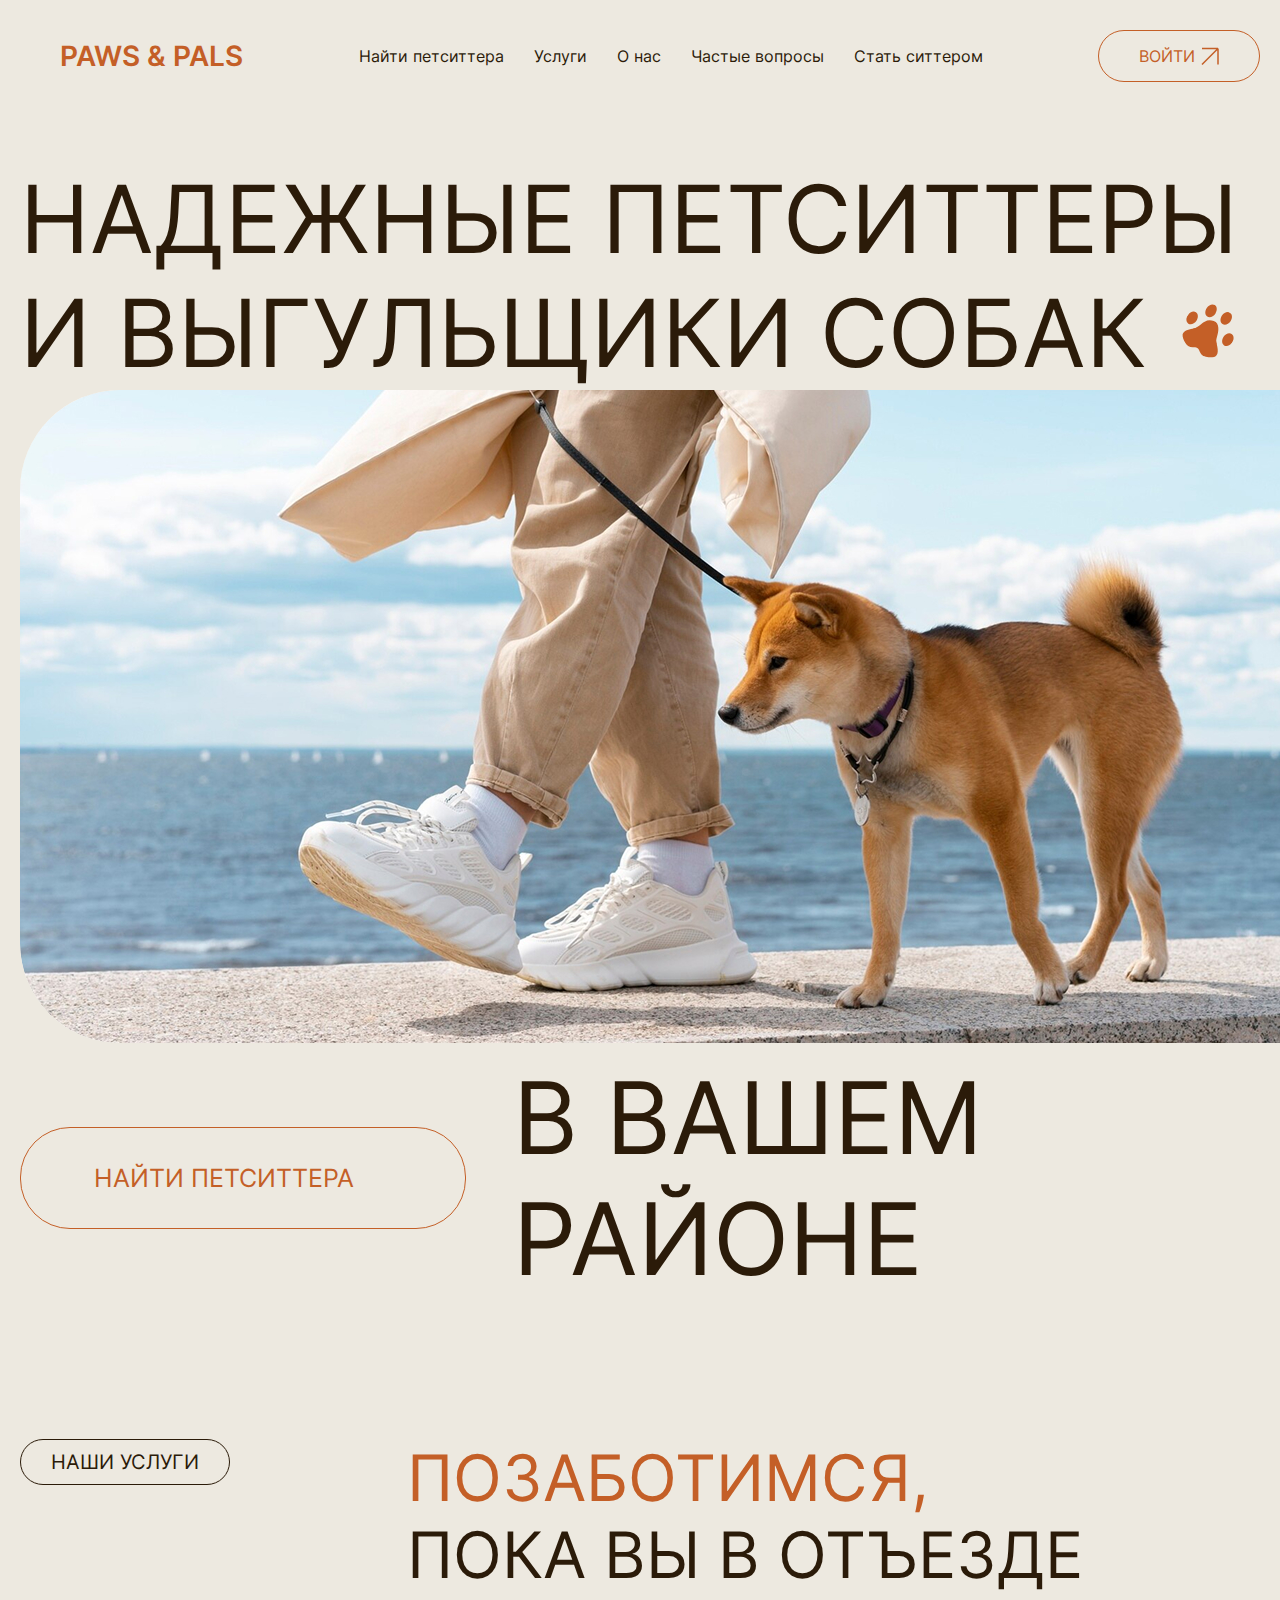
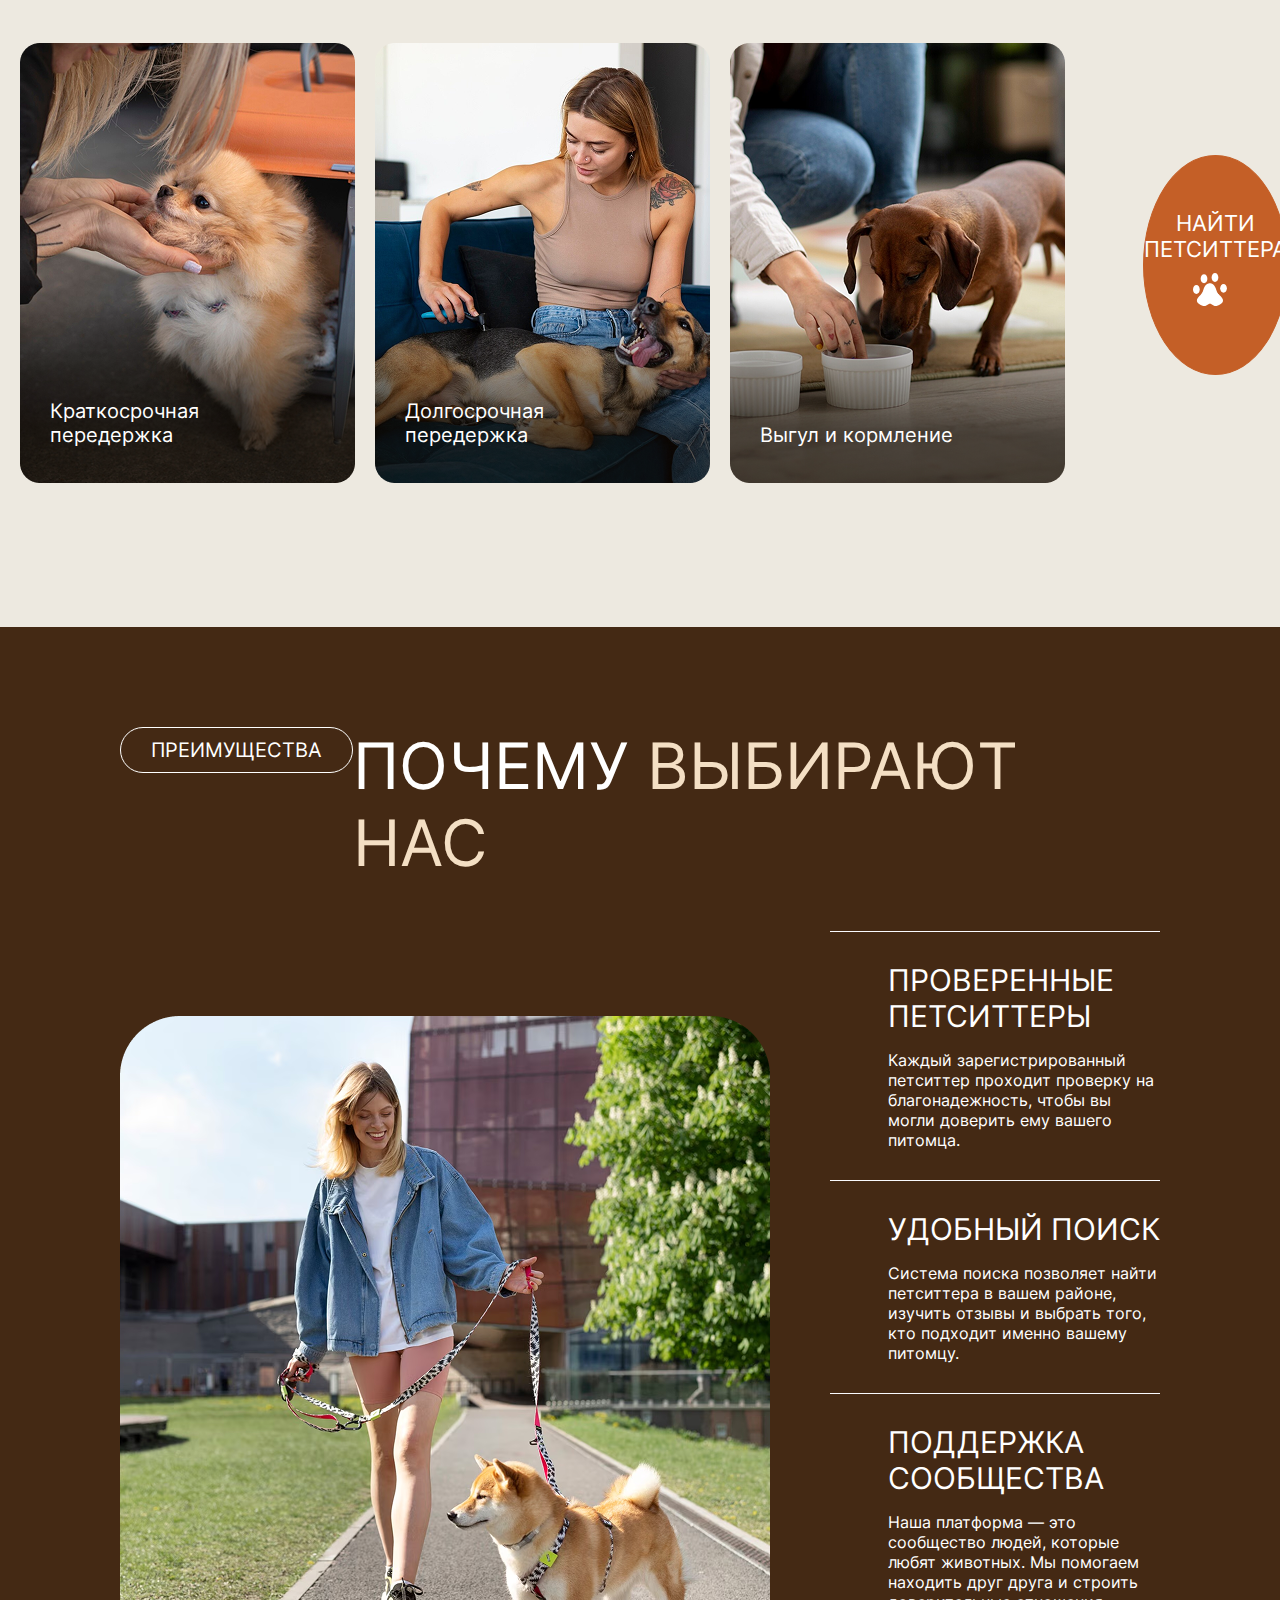
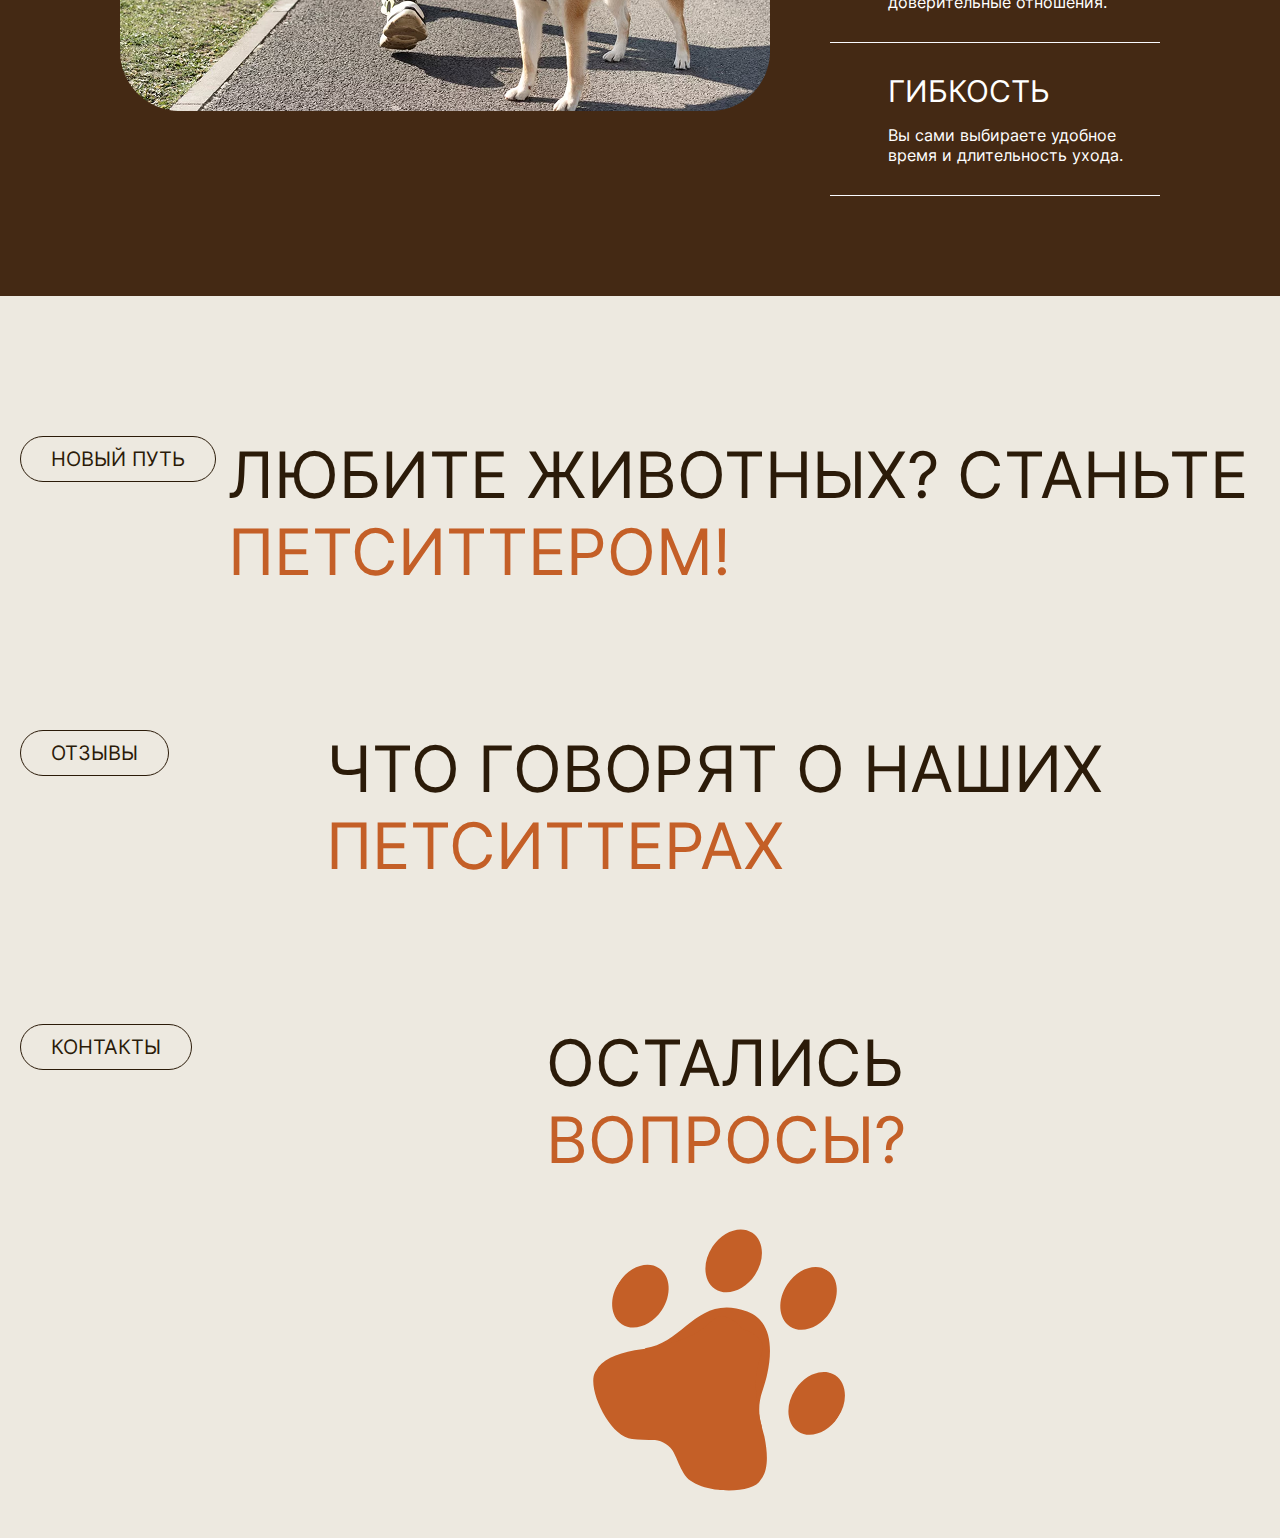
==== index.html @ 8d820872 "first commit" ====
<!DOCTYPE html>
<html lang="en">

<head>
	<meta charset="UTF-8">
	<meta name="viewport" content="width=device-width, initial-scale=1.0">
	<title>Paws & palls</title>
	<link rel="stylesheet" href="./fonts/font.css">
	<link rel="stylesheet" href="./css/globals.css">
	<link rel="stylesheet" href="./css/variables.css">
	<link rel="stylesheet" href="./css/style.css">
</head>

<body>
	<div class="wrapper">
		<header class="header flex-style-row">
			<div class="header__logo flex-style-row"><img src="./images/svg/paws.svg" alt="paws-logo" /><span>Paws &
					Pals</span></div>
			<nav class="header__nav">
				<ul class="flex-style-row">
					<li><a href="./petsitter.html">Найти петситтера</a></li>
					<li><a href="./services.html">Услуги</a></li>
					<li><a href="./about-us.html">О нас</a></li>
					<li><a href="./questions.html">Частые вопросы</a></li>
					<li><a href="./getsitter.html">Стать ситтером</a></li>
				</ul>
			</nav>
			<button type="button" class="button header__button flex-style-row">
				<span>Войти</span>
				<img src="./images/svg/arrow.svg" alt="arrow"></button>
		</header>
		<main class="main flex-style-column">
			<section class="main__section">
				<h1 class="title">Надежные петситтеры и выгульщики собак <img src="./images/svg/paws-title.svg"
						alt="paws-title" class="title-icon"></h1>
				<img src="/images/main.jpg" alt="welcome-image" class="main__img">
				<div class="main__row flex-style-row">
					<button class="main__button flex-style-row button button-text-style">Найти петситтера <img
							src="./images/svg/paws.svg" alt="paws-icon"></button>
					<p class="main__text">В вашем районе</p>
				</div>
			</section>
			<section class="services flex-style-column">
				<div class="block-second__title flex-style-row">
					<p class="block__name">Наши услуги</p>
					<div class="second-title__block">
						<h2 class="second__title"><span>Позаботимся,</span> пока вы в отъезде</h2>
					</div>
				</div>
				<div class="services__cards flex-style-row">
					<div class="services__card card-separate"><img src="/images/short-term.png" alt="short-term">

						<figcaption>Краткосрочная передержка</figcaption>
					</div>
					<div class="services__card"><img src="/images/long-term.png" alt="long-term">

						<figcaption>Долгосрочная передержка</figcaption>
					</div>
					<div class="services__card"><img src="/images/walking-and-feeding.png" alt="walking-and-feeding">

						<figcaption>Выгул и кормление</figcaption>
					</div>
					<button class="services__button flex-style-column button button-text-style">Найти петситтера
						<svg width="46" height="48" viewBox="0 0 38 38" fill="none" xmlns="http://www.w3.org/2000/svg"
							class="pawsicon">
							<use xlink:href="./images/svg/paws.svg#pawsicon"></use>
						</svg></button>
				</div>

			</section>
			<section class="advantages">
				<div class="advantages__body flex-style-column">
					<div class="block-second__title flex-style-row">
						<p class="block__name block__name-white">Преимущества</p>
						<div class="second-title__block">
							<h2 class="second__title advantages__title">Почему<span> выбирают нас</span></h2>
						</div>
					</div>
					<div class="advantages__content flex-style-row">
						<img src="./images/advantages.png" alt="advantages" class="advantages__img">
						<ul class="advantages__list ">
							<li class="flex-style-row"><img src="./images/svg/paws.svg" alt="">
								<div class="text__block flex-style-column">
									<p class="text__title">Проверенные петситтеры</p>
									<p class="text__subtitle">Каждый зарегистрированный петситтер проходит проверку на
										благонадежность, чтобы вы могли
										доверить ему вашего питомца.</p>
								</div>
							</li>
							<li class="flex-style-row"><img src="./images/svg/paws.svg" alt="">
								<div class="text__block flex-style-column">
									<p class="text__title">удобный поиск</p>
									<p class="text__subtitle">Система поиска позволяет найти петситтера в вашем районе, изучить
										отзывы и выбрать того,
										кто подходит именно вашему питомцу.</p>
								</div>
							</li>
							<li class="flex-style-row"><img src="./images/svg/paws.svg" alt="">
								<div class="text__block flex-style-column">
									<p class="text__title">поддержка сообщества</p>
									<p class="text__subtitle">Наша платформа — это сообщество людей, которые любят животных. Мы
										помогаем находить друг
										друга и строить доверительные отношения.</p>
								</div>
							</li>
							<li class="flex-style-row"><img src="./images/svg/paws.svg" alt="">
								<div class="text__block flex-style-column">
									<p class="text__title">гибкость</p>
									<p class="text__subtitle">Вы сами выбираете удобное время и длительность ухода.</p>
								</div>
							</li>
						</ul>
					</div>
				</div>
			</section>
			<section class="new__way">
				<div class="block-second__title flex-style-row">
					<p class="block__name">Новый путь</p>
					<div class="second-title__block">
						<h2 class="second__title">Любите животных? станьте <span>петситтером!</span></h2>
					</div>
				</div>
			</section>
			<section class="reviews">
				<div class="block-second__title flex-style-row">
					<p class="block__name">Отзывы</p>
					<div class="second-title__block">
						<h2 class="second__title">Что говорят о наших <span>петситтерах</span></h2>
					</div>
				</div>
			</section>
			<section class="contacts">
				<div class="block-second__title flex-style-row">
					<p class="block__name">Контакты</p>
					<div class="second-title__block">
						<h2 class="second__title">остались <span>вопросы?</span><img src="./images/svg/paws-title.svg"
								alt="paws-title"></h2>
					</div>
				</div>
			</section>
		</main>
		<footer class="footer">

		</footer>
	</div>
</body>
<script src="./js/script.js"></script>

</html>
---- fonts/font.css ----
@font-face {
	font-family: "Inter";
	src: url("./Inter-Variable.woff2") format("woff2 supports variations"),
		url("./Inter-Variable.woff2") format("woff2-variations");
	font-style: normal;
	font-weight: 400 700;
	font-display: swap;
}
---- css/globals.css ----
*,
*::after,
*::before {
	box-sizing: border-box;
}

body {
	margin: 0;
	background-color: var(--bg-main);
	
}

h1,
h2,
h3,
h4,
h5,
h6,
p,
ul,
ol,
li {
	margin: 0;
	padding: 0;

}

a {
	color: inherit;
	text-decoration: none;
}

button,
input {
	background-color: transparent;
	outline: none;
	border: 0;
	padding: 0;
	margin: 0;
	color: currentColor;
	font-family: inherit;
	font-size: inherit;
}

ul,
ol {
	list-style: none;
}

figure {
	margin: 0;
	padding: 0;
	outline: none;
}

figcaption {
	margin: 0;
	outline: none;
	padding: 0;
}

svg {
	position: relative;
	width: auto;
	height: auto;
}


main {
	position: relative;
	gap: 50px;
}

.flex-style-column {
	display: flex;
	flex-direction: column;
}

.flex-style-row {
	display: flex;
	flex-direction: row;
	align-items: center;
	justify-content: center;
}
---- css/variables.css ----
:root {
	--font-wght: 400;
	--font-wdth: 300;
	--font-size: 16px;
	--line-height: 130%;
	--text-color: #2B1B09;
	--bl-color: rgba(0, 0, 0, 1);
	--btn-color: #C45F27;
	--svg-fill: #C45F27;
	--icon-red-color: #FF0000;
	--border: 1px solid var(--btn-color);
	--bg-main: #EDE9E0;
	--bg-block: #442914;
	--wh-color: rgba(255, 255, 255, 1);
	--text-shadow: rgba(255, 255, 255, 1);
	--font-main: "Inter", fantasy, sans-serif;
	--logo-color: #C45F27;
}
---- css/style.css ----
.wrapper {
	font-family: var(--font-main);
	font-variation-settings: "wght" var(--font-wght), "wdth" var(--font-wdth);
	font-size: var(--font-size);
	color: var(--text-color);
	margin-top: 30px;
}

.header,
.main section:not(.advantages),
.footer {
	width: 100%;
	max-inline-size: 1440px;
	margin: 0 auto;
	padding: 0px 20px;
}

.advantages__body {
	width: 100%;
	max-inline-size: 1440px;
	margin: 0 auto;
	padding: 0px 20px;
}

.header {
	min-block-size: 52px;
	justify-content: space-between;
	align-items: center;
	margin-bottom: 80px;
}

.header__nav ul {
	gap: 30px;
}

.header__logo {
	gap: 12px;
	align-items: center;
	text-transform: uppercase;
	--font-wght: 600;
	font-variation-settings: "wght" var(--font-wght), "wdth" var(--font-wdth);
}

.header__logo span {
	--font-size: 28px;
	font-size: var(--font-size);
	color: var(--logo-color);
}

.main {
	gap: 140px;
}

.button {
	text-transform: uppercase;
	border-radius: 50px;
	border: var(--border);
	color: var(--btn-color);
	align-items: center;
	justify-content: center;
	gap: 10px;
}

.button-text-style {
	--font-size: 25px;
	font-size: var(--font-size);
	padding: 35px 0px;
}

.header__button {
	padding: 15px 40px;
	gap: 6px;
	border-radius: 30px;
}

.main__section {}

.title {
	text-transform: uppercase;
	--font-size: 94px;
	font-size: var(--font-size);
}

.title-icon {
	width: 73px;
	height: 73px;
}

.main__img {
	border-radius: 100px;
	margin-bottom: 10px;
}

.main__row {
	gap: 47px;
}

.main__button {
	width: 100%;
	max-width: 446px;
}

.main__text {
	--font-size: 100px;
	text-transform: uppercase;
	font-size: var(--font-size);
}

.second__title {
	--font-size: 64px;
	display: flex;
	flex-direction: column;
	font-size: var(--font-size);
	text-transform: uppercase;
}

.second-title__block {
	flex: 1 1 100%;
	display: flex;
	justify-content: center;
}

.second__title span {
	color: var(--btn-color);
}

.block-second__title {
	justify-content: start;
}

.block__name {
	flex: 1 0 auto;
	--font-size: 20px;
	--border: 1px solid var(--text-color);
	display: inline-flex;
	border-radius: 30px;
	align-self: start;
	padding: 10px 30px;
	text-transform: uppercase;
	font-size: var(--font-size);
	border: var(--border);
}

.block__name-white {
	--border: 1px solid white;
	border: var(--border);
}

.services__button {
	--font-size: 22px;
	font-size: var(--font-size);
	height: 220px;
	width: 220px;
	border-radius: 100%;
	background-color: var(--btn-color);
	color: var(--wh-color);
	margin-left: 58px;
}

.services {
	gap: 50px;
}

.services__button .pawsicon {
	--svg-fill: white;
}

.services__card figcaption {
	position: absolute;
	--font-size: 20px;
	font-size: var(--font-size);
	bottom: 40px;
	z-index: 10;
	margin-left: 30px;
	color: white;
	width: 100%;
	max-width: 261px;
}

.services__cards {
	position: relative;
	justify-content: start;
	gap: 20px;
}

.advantages {
	padding: 100px;
	color: var(--wh-color);
	background-color: var(--bg-block);
}

.advantages__title {
	display: inline;

}

.advantages__content {
	gap: 60px;
}

.advantages__img {
	flex: 1 1 50%;
}

.advantages__list {
	flex: 1 1 50%;
}

.advantages__title span {
	color: #F4DFC4;
}

.advantages__body {
	gap: 50px;
}

.advantages__list li {
	justify-content: start;
	border-bottom: 1px solid #F9FAFE;
	gap: 30px;
	padding: 30px 0px;
}

.advantages__list li:first-child {
	border-top: 1px solid #F9FAFE;
}

.text__block {
	gap: 16px;
}

.text__title {
	--font-size: 30px;
	font-size: var(--font-size);
	text-transform: uppercase;
}
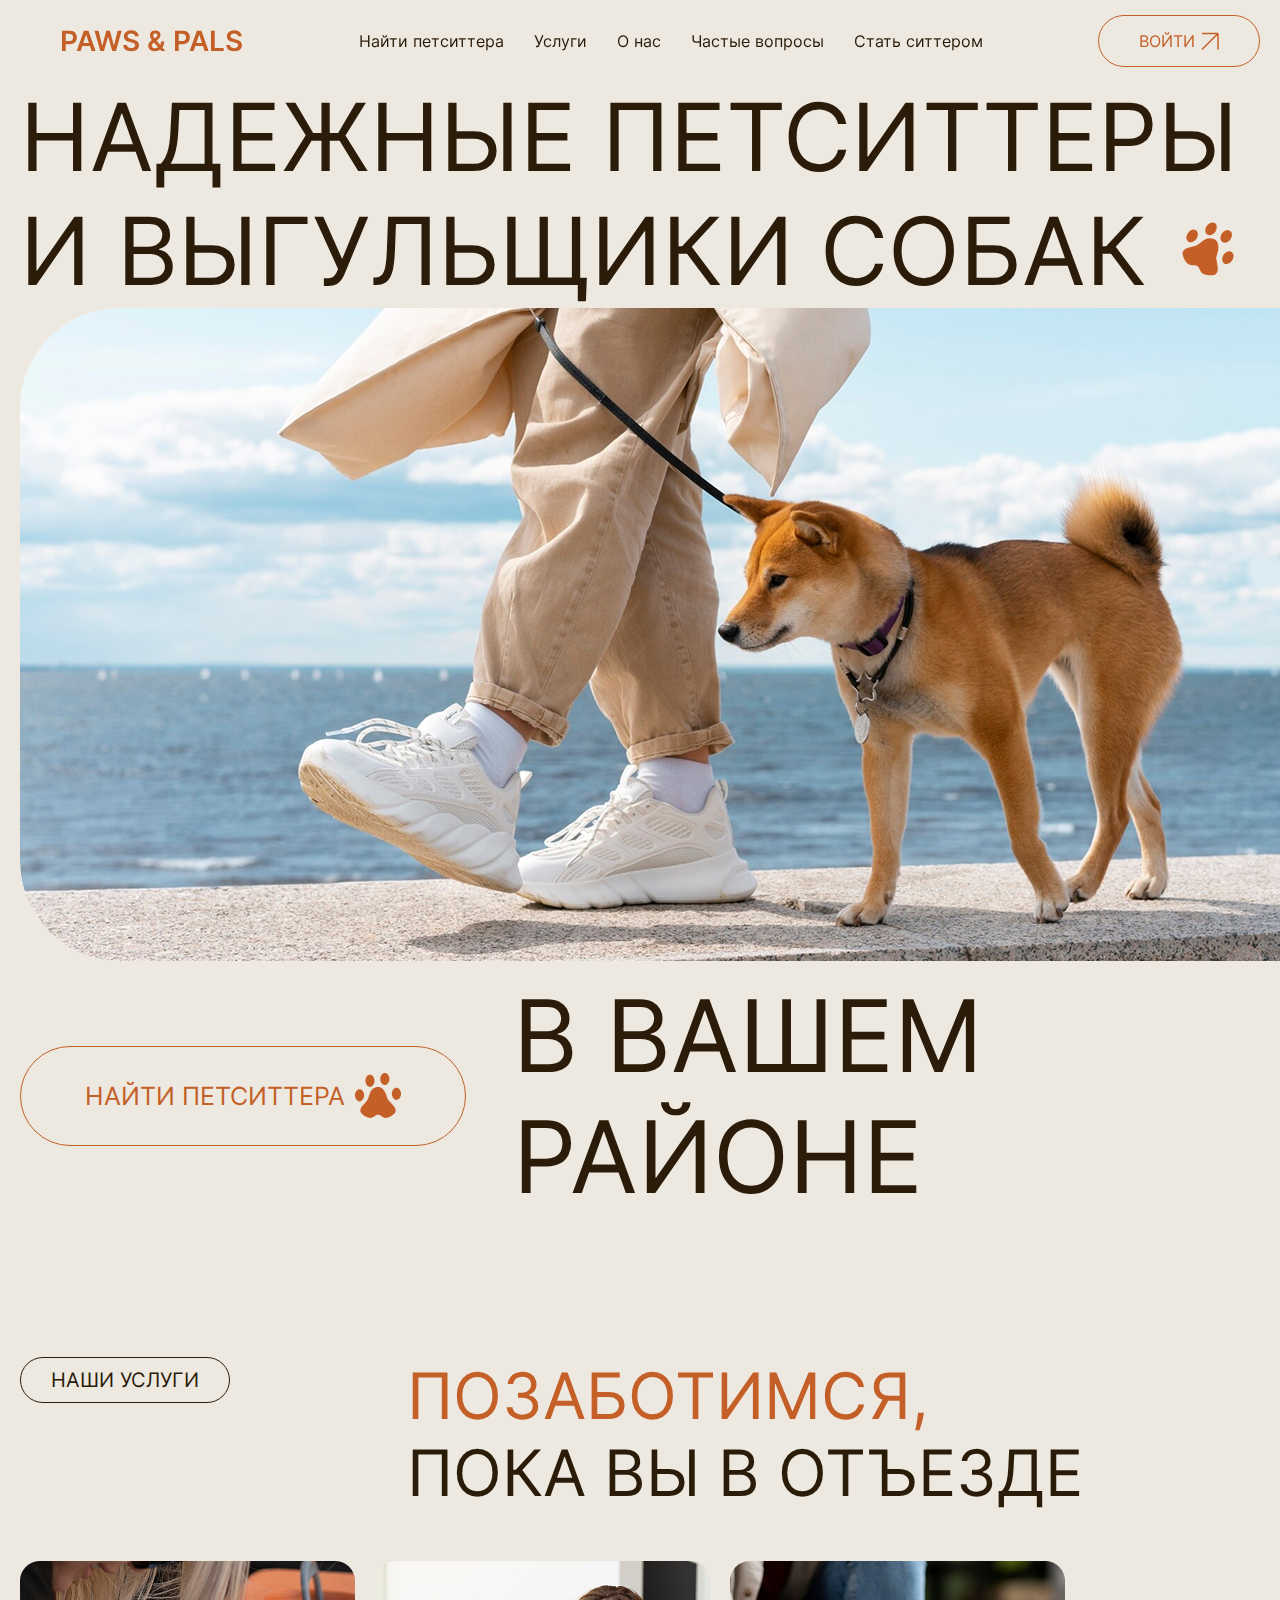
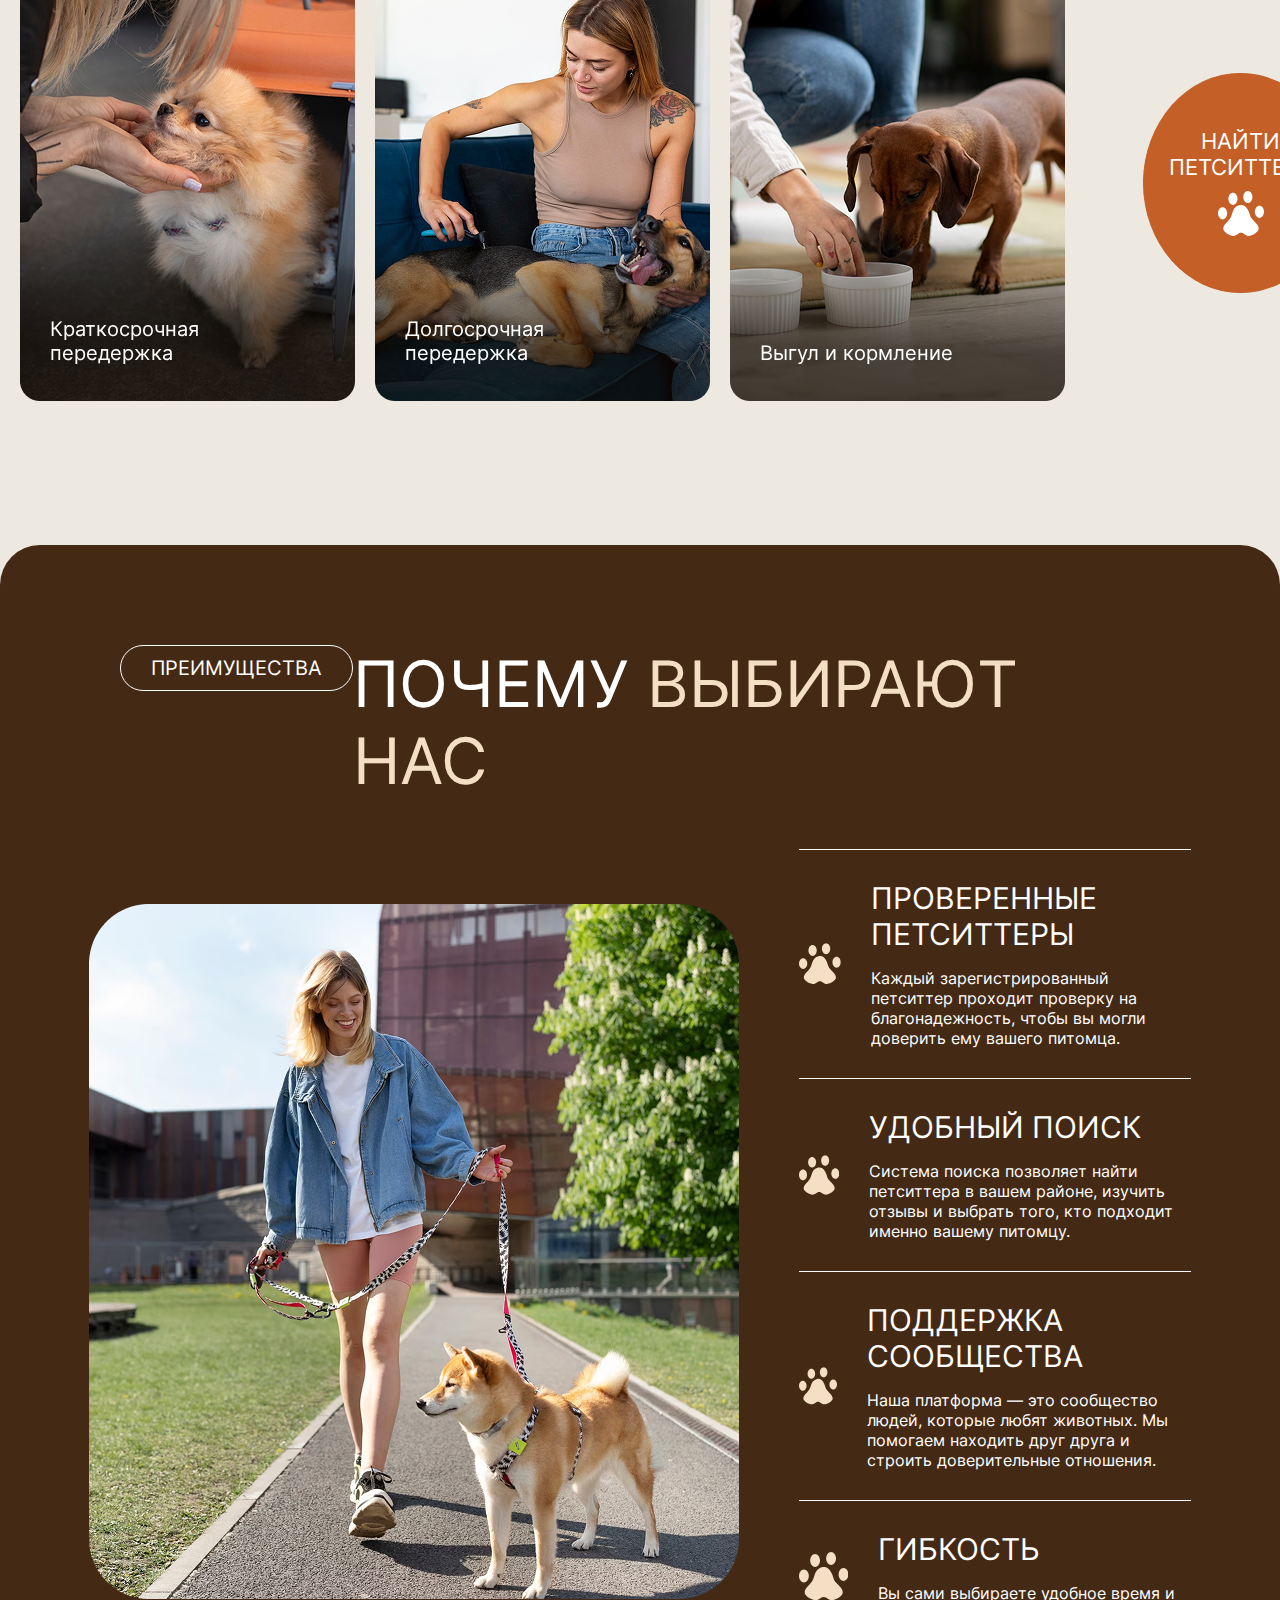
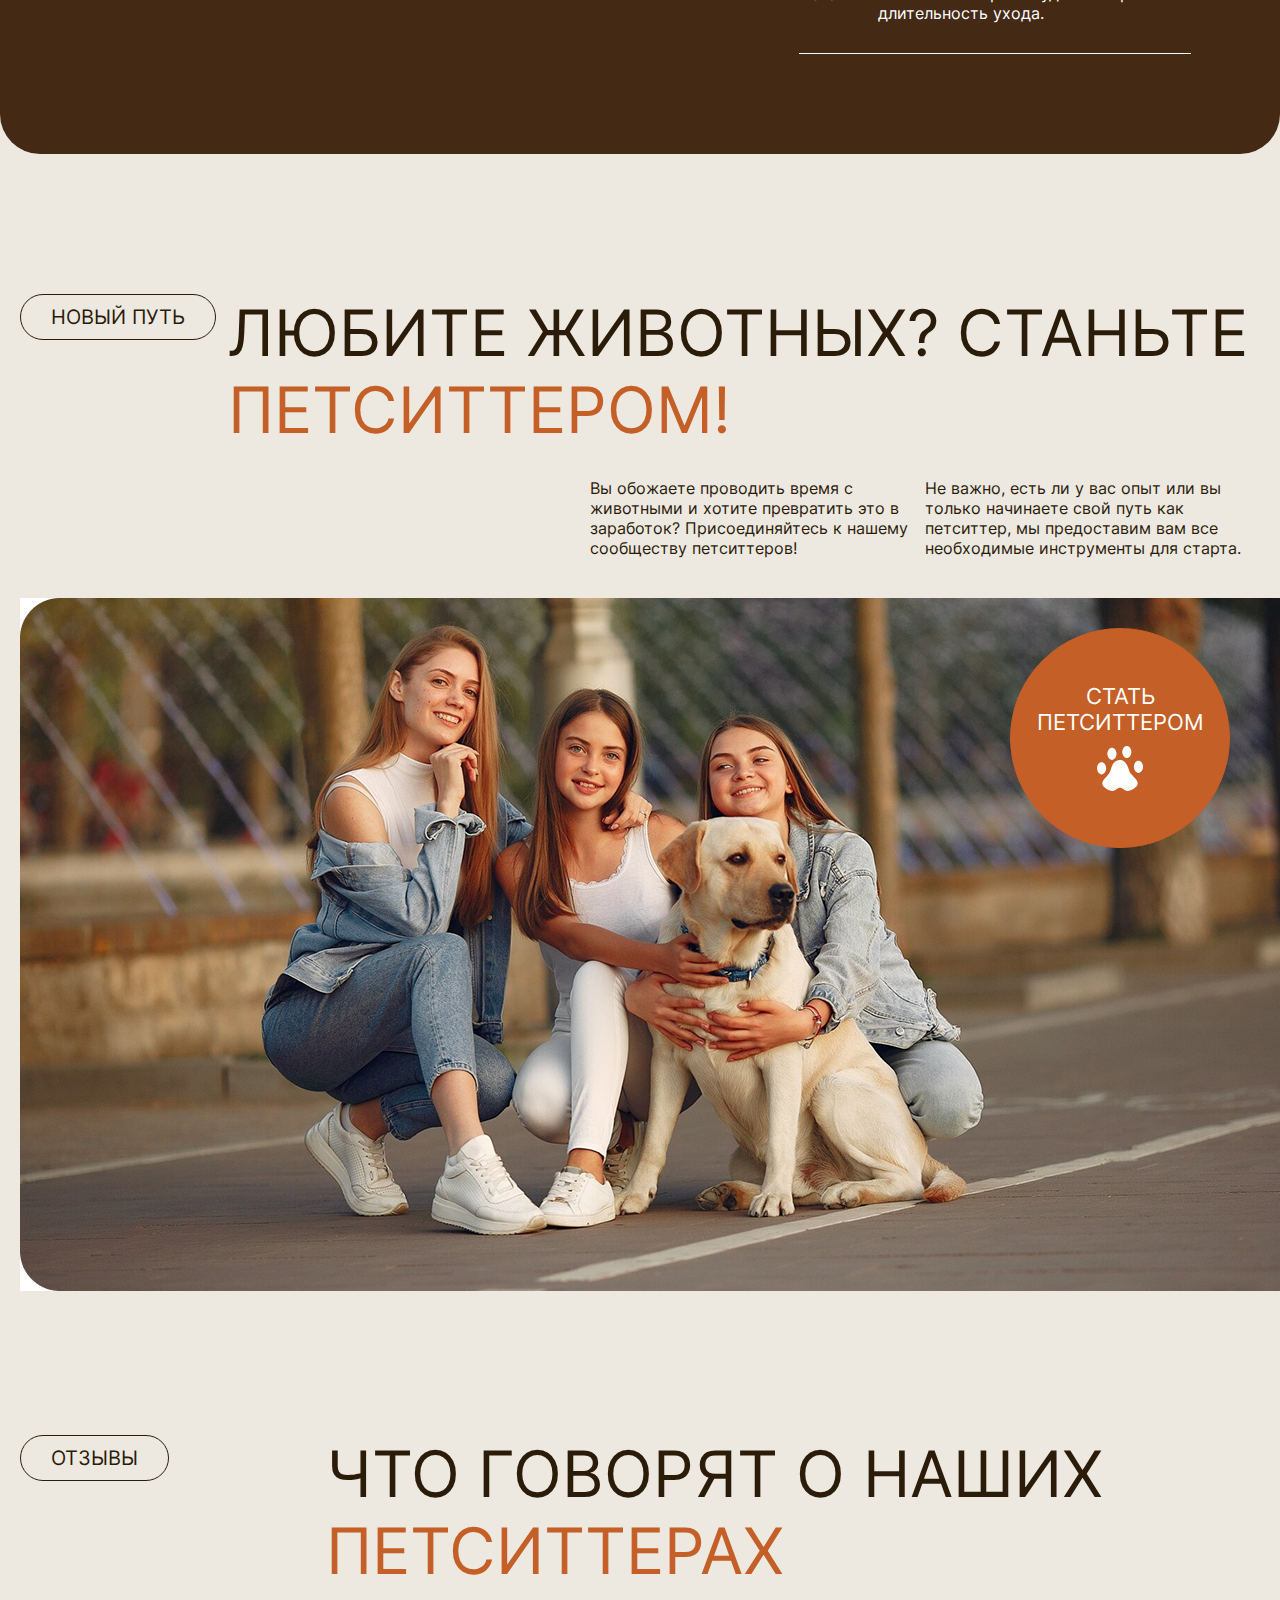
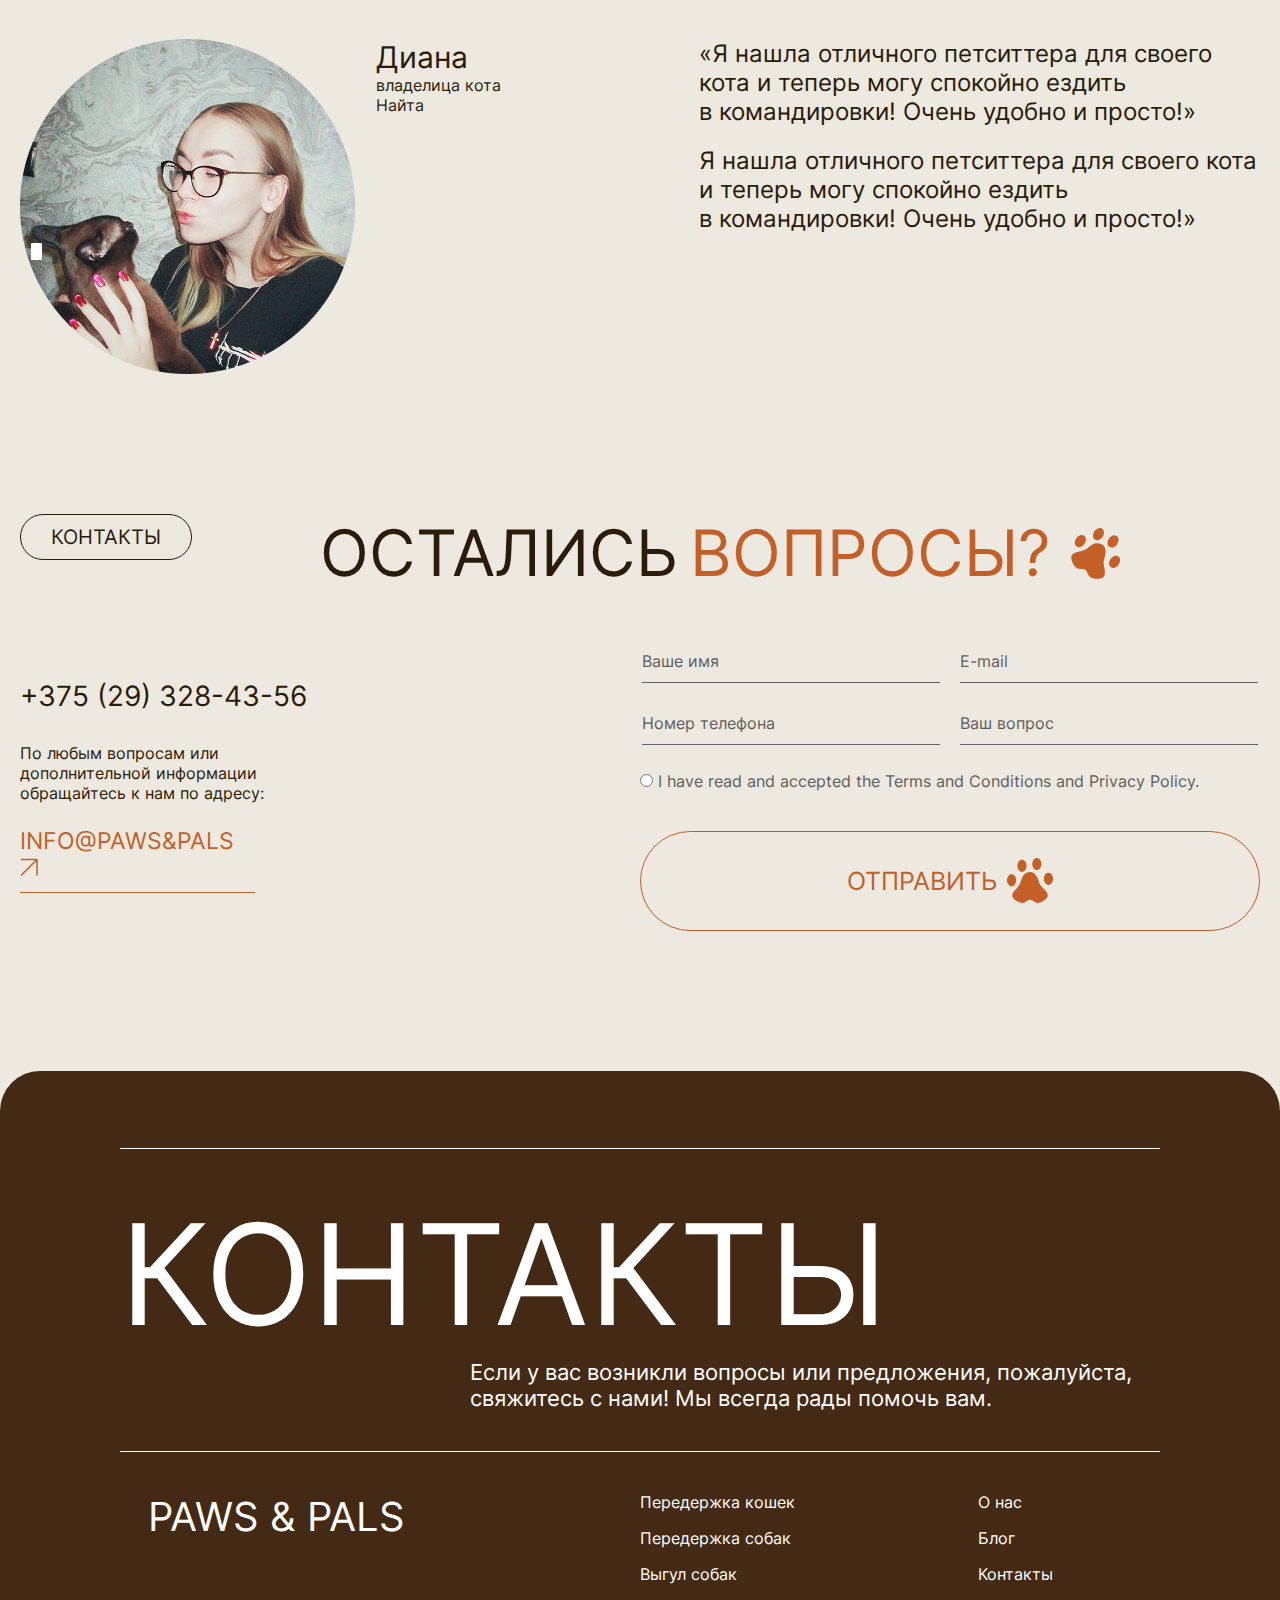
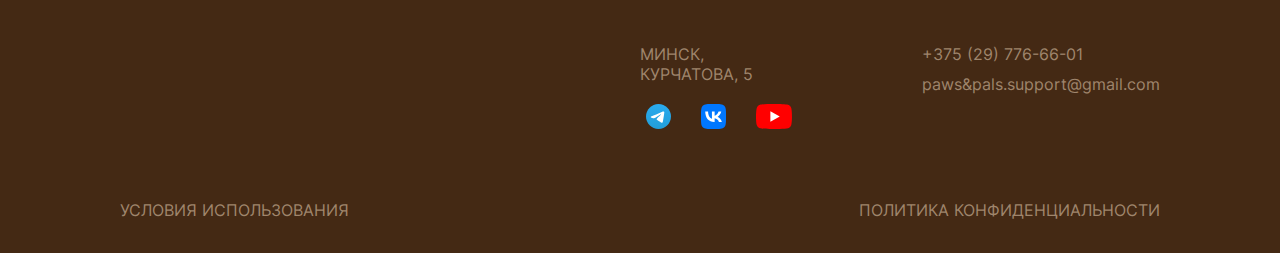
==== commit 75582cb7: "оработка вертски" ====
--- a/index.html
+++ b/index.html
@@ -2,41 +2,54 @@
 <html lang="en">
 
 <head>
-	<meta charset="UTF-8">
-	<meta name="viewport" content="width=device-width, initial-scale=1.0">
+	<meta charset="UTF-8" />
+	<meta name="viewport" content="width=device-width, initial-scale=1.0" />
 	<title>Paws & palls</title>
-	<link rel="stylesheet" href="./fonts/font.css">
-	<link rel="stylesheet" href="./css/globals.css">
-	<link rel="stylesheet" href="./css/variables.css">
-	<link rel="stylesheet" href="./css/style.css">
+	<link rel="stylesheet" href="./fonts/font.css" />
+	<link rel="stylesheet" href="./css/globals.css" />
+	<link rel="stylesheet" href="./css/variables.css" />
+	<link rel="stylesheet" href="./css/style.css" />
 </head>
 
 <body>
 	<div class="wrapper">
-		<header class="header flex-style-row">
-			<div class="header__logo flex-style-row"><img src="./images/svg/paws.svg" alt="paws-logo" /><span>Paws &
-					Pals</span></div>
-			<nav class="header__nav">
-				<ul class="flex-style-row">
-					<li><a href="./petsitter.html">Найти петситтера</a></li>
-					<li><a href="./services.html">Услуги</a></li>
-					<li><a href="./about-us.html">О нас</a></li>
-					<li><a href="./questions.html">Частые вопросы</a></li>
-					<li><a href="./getsitter.html">Стать ситтером</a></li>
-				</ul>
-			</nav>
-			<button type="button" class="button header__button flex-style-row">
-				<span>Войти</span>
-				<img src="./images/svg/arrow.svg" alt="arrow"></button>
+		<header class="header">
+			<div class="header__body flex-style-row">
+				<div class="header__logo flex-style-row">
+					<img src="./images/svg/paws.svg" alt="paws-logo" /><span>Paws & Pals</span>
+				</div>
+				<nav class="header__nav">
+					<ul class="flex-style-row">
+						<li><a href="./get-petsitter.html">Найти петситтера</a></li>
+						<li><a href="#services">Услуги</a></li>
+						<li><a href="./about-us.html">О нас</a></li>
+						<li><a href="#questions">Частые вопросы</a></li>
+						<li><a href="#getsitter">Стать ситтером</a></li>
+					</ul>
+				</nav>
+				<button type="button" class="button header__button flex-style-row button-hover"
+					onclick="location.href='auth.html'">
+					<span>Войти</span>
+					<svg width="18" height="19" viewBox="0 0 18 19" fill="none" xmlns="http://www.w3.org/2000/svg">
+						<path d="M1 17.5L17 1.5M17 1.5V17.5M17 1.5H1" stroke="#C45F27" stroke-width="1.5" />
+					</svg>
+				</button>
+			</div>
 		</header>
-		<main class="main flex-style-column">
+		<main class="main flex-style-column main-style-petsitter">
 			<section class="main__section">
-				<h1 class="title">Надежные петситтеры и выгульщики собак <img src="./images/svg/paws-title.svg"
-						alt="paws-title" class="title-icon"></h1>
-				<img src="/images/main.jpg" alt="welcome-image" class="main__img">
+				<h1 class="title">
+					Надежные петситтеры и выгульщики собак
+					<img src="./images/svg/paws-title.svg" alt="paws-title" class="title-icon" />
+				</h1>
+				<img src="./images/main.jpg" alt="welcome-image" class="main__img" />
 				<div class="main__row flex-style-row">
-					<button class="main__button flex-style-row button button-text-style">Найти петситтера <img
-							src="./images/svg/paws.svg" alt="paws-icon"></button>
+					<button class="main__button  flex-style-row button button-text-style button-hover">
+						Найти петситтера
+						<svg width="46" height="48" viewBox="0 0 38 38" xmlns="http://www.w3.org/2000/svg" class="pawsicon">
+							<use xlink:href="./images/svg/paws.svg#pawsicon"></use>
+						</svg>
+					</button>
 					<p class="main__text">В вашем районе</p>
 				</div>
 			</section>
@@ -44,69 +57,101 @@
 				<div class="block-second__title flex-style-row">
 					<p class="block__name">Наши услуги</p>
 					<div class="second-title__block">
-						<h2 class="second__title"><span>Позаботимся,</span> пока вы в отъезде</h2>
+						<h2 class="second__title">
+							<span>Позаботимся,</span> пока вы в отъезде
+						</h2>
 					</div>
 				</div>
 				<div class="services__cards flex-style-row">
-					<div class="services__card card-separate"><img src="/images/short-term.png" alt="short-term">
+					<div class="services__card card-separate">
+						<img src="./images/short-term.png" alt="short-term" />
 
 						<figcaption>Краткосрочная передержка</figcaption>
 					</div>
-					<div class="services__card"><img src="/images/long-term.png" alt="long-term">
+					<div class="services__card">
+						<img src="./images/long-term.png" alt="long-term" />
 
 						<figcaption>Долгосрочная передержка</figcaption>
 					</div>
-					<div class="services__card"><img src="/images/walking-and-feeding.png" alt="walking-and-feeding">
+					<div class="services__card">
+						<img src="./images/walking-and-feeding.png" alt="walking-and-feeding" />
 
 						<figcaption>Выгул и кормление</figcaption>
 					</div>
-					<button class="services__button flex-style-column button button-text-style">Найти петситтера
+					<button class="button-circle flex-style-column button button-text-style">
+						Найти петситтера
 						<svg width="46" height="48" viewBox="0 0 38 38" fill="none" xmlns="http://www.w3.org/2000/svg"
 							class="pawsicon">
 							<use xlink:href="./images/svg/paws.svg#pawsicon"></use>
-						</svg></button>
-				</div>
-
-			</section>
-			<section class="advantages">
+						</svg>
+					</button>
+				</div>
+			</section>
+			<section class="advantages no-container">
 				<div class="advantages__body flex-style-column">
 					<div class="block-second__title flex-style-row">
 						<p class="block__name block__name-white">Преимущества</p>
 						<div class="second-title__block">
-							<h2 class="second__title advantages__title">Почему<span> выбирают нас</span></h2>
+							<h2 class="second__title advantages__title">
+								Почему<span> выбирают нас</span>
+							</h2>
 						</div>
 					</div>
 					<div class="advantages__content flex-style-row">
-						<img src="./images/advantages.png" alt="advantages" class="advantages__img">
-						<ul class="advantages__list ">
-							<li class="flex-style-row"><img src="./images/svg/paws.svg" alt="">
+						<img src="./images/advantages.png" alt="advantages" class="advantages__img" />
+						<ul class="advantages__list">
+							<li class="flex-style-row">
+								<svg width="136" height="138" viewBox="0 0 85 85" fill="none" xmlns="http://www.w3.org/2000/svg"
+									class="pawsicon">
+									<use xlink:href="./images/svg/paws.svg#pawsicon" style="width: 100%;height: 100%;"></use>
+								</svg>
 								<div class="text__block flex-style-column">
 									<p class="text__title">Проверенные петситтеры</p>
-									<p class="text__subtitle">Каждый зарегистрированный петситтер проходит проверку на
-										благонадежность, чтобы вы могли
-										доверить ему вашего питомца.</p>
+									<p class="text__subtitle">
+										Каждый зарегистрированный петситтер проходит проверку на
+										благонадежность, чтобы вы могли доверить ему вашего
+										питомца.
+									</p>
 								</div>
 							</li>
-							<li class="flex-style-row"><img src="./images/svg/paws.svg" alt="">
+							<li class="flex-style-row">
+								<svg width="136" height="138" viewBox="0 0 85 85" fill="none" xmlns="http://www.w3.org/2000/svg"
+									class="pawsicon">
+									<use xlink:href="./images/svg/paws.svg#pawsicon" style="width: 100%;height: 100%;"></use>
+								</svg>
 								<div class="text__block flex-style-column">
 									<p class="text__title">удобный поиск</p>
-									<p class="text__subtitle">Система поиска позволяет найти петситтера в вашем районе, изучить
-										отзывы и выбрать того,
-										кто подходит именно вашему питомцу.</p>
+									<p class="text__subtitle">
+										Система поиска позволяет найти петситтера в вашем районе,
+										изучить отзывы и выбрать того, кто подходит именно вашему
+										питомцу.
+									</p>
 								</div>
 							</li>
-							<li class="flex-style-row"><img src="./images/svg/paws.svg" alt="">
+							<li class="flex-style-row">
+								<svg width="136" height="138" viewBox="0 0 85 85" fill="none" xmlns="http://www.w3.org/2000/svg"
+									class="pawsicon">
+									<use xlink:href="./images/svg/paws.svg#pawsicon" style="width: 100%;height: 100%;"></use>
+								</svg>
 								<div class="text__block flex-style-column">
 									<p class="text__title">поддержка сообщества</p>
-									<p class="text__subtitle">Наша платформа — это сообщество людей, которые любят животных. Мы
-										помогаем находить друг
-										друга и строить доверительные отношения.</p>
+									<p class="text__subtitle">
+										Наша платформа — это сообщество людей, которые любят
+										животных. Мы помогаем находить друг друга и строить
+										доверительные отношения.
+									</p>
 								</div>
 							</li>
-							<li class="flex-style-row"><img src="./images/svg/paws.svg" alt="">
+							<li class="flex-style-row">
+								<svg width="74" height="74" viewBox="0 0 85 85" fill="none" xmlns="http://www.w3.org/2000/svg"
+									class="pawsicon">
+									<use xlink:href="./images/svg/paws.svg#pawsicon" style="width: 100%;height: 100%;"></use>
+								</svg>
 								<div class="text__block flex-style-column">
 									<p class="text__title">гибкость</p>
-									<p class="text__subtitle">Вы сами выбираете удобное время и длительность ухода.</p>
+									<p class="text__subtitle">
+										Вы сами выбираете удобное время и длительность ухода.
+									</p>
 								</div>
 							</li>
 						</ul>
@@ -117,30 +162,159 @@
 				<div class="block-second__title flex-style-row">
 					<p class="block__name">Новый путь</p>
 					<div class="second-title__block">
-						<h2 class="second__title">Любите животных? станьте <span>петситтером!</span></h2>
-					</div>
-				</div>
-			</section>
-			<section class="reviews">
+						<h2 class="second__title">
+							Любите животных? станьте <span>петситтером!</span>
+						</h2>
+					</div>
+				</div>
+				<div class="block__desription flex-style-row">
+					<p>
+						Вы обожаете проводить время с животными и хотите превратить это в
+						заработок? Присоединяйтесь к нашему сообществу петситтеров!
+					</p>
+					<p>
+						Не важно, есть ли у вас опыт или вы только начинаете свой путь как
+						петситтер, мы предоставим вам все необходимые инструменты для
+						старта.
+					</p>
+				</div>
+				<div class="block__img">
+					<img src="./images/new-way.jpg" alt="new-way-preview" />
+					<button class="button-absolute button-circle flex-style-column button button-text-style">
+						Стать петситтером
+						<svg width="46" height="48" viewBox="0 0 38 38" fill="none" xmlns="http://www.w3.org/2000/svg"
+							class="pawsicon">
+							<use xlink:href="./images/svg/paws.svg#pawsicon"></use>
+						</svg>
+					</button>
+				</div>
+			</section>
+			<section class="reviews flex-style-column">
 				<div class="block-second__title flex-style-row">
 					<p class="block__name">Отзывы</p>
 					<div class="second-title__block">
-						<h2 class="second__title">Что говорят о наших <span>петситтерах</span></h2>
-					</div>
-				</div>
-			</section>
-			<section class="contacts">
+						<h2 class="second__title">
+							Что говорят о наших <span>петситтерах</span>
+						</h2>
+					</div>
+				</div>
+				<div class="slide__block">
+					<div class="slide__content flex-style-row">
+						<div class="user__info flex-style-row">
+							<img src="./images/reviews/diana-reviews.png" alt="user-diana-image" />
+							<div class="user__description">
+								<p class="content__name">Диана</p>
+								<p class="content__subtitle">владелица кота Найта</p>
+							</div>
+						</div>
+						<div class="user__text flex-style-column">
+							<p>
+								«Я нашла отличного петситтера для своего кота и теперь могу
+								спокойно ездить в командировки! Очень удобно и просто!»
+							</p>
+							<p>
+								Я нашла отличного петситтера для своего кота и теперь могу
+								спокойно ездить в командировки! Очень удобно и просто!»
+							</p>
+						</div>
+					</div>
+				</div>
+			</section>
+			<section class="contacts flex-style-column">
 				<div class="block-second__title flex-style-row">
 					<p class="block__name">Контакты</p>
 					<div class="second-title__block">
-						<h2 class="second__title">остались <span>вопросы?</span><img src="./images/svg/paws-title.svg"
-								alt="paws-title"></h2>
-					</div>
+						<h2 class="second__title">
+							остались <span>вопросы?</span><img src="./images/svg/paws-title.svg" alt="paws-title" />
+						</h2>
+					</div>
+				</div>
+				<div class="flex-style-row block">
+					<div class="contact__info flex-style-column">
+						<p class="contact__number">+375 (29) 328-43-56</p>
+						<p>По любым вопросам или дополнительной информации обращайтесь к нам по адресу:</p>
+						<a href="mailto:info@PAWS&PALS" class="contact__mail">info@PAWS&PALS <img src="./images/svg/arrow.svg"
+								alt="arrow"></a>
+					</div>
+					<form class="form flex-style-column form-style">
+						<div class="inputs__content flex-style-row">
+							<label class="input__container" for="input__name">
+								<p class="input__placeholder">Ваше имя</p>
+								<input type="name" class="input__name input-style" name="input__name">
+							</label>
+							<label class="input__container" for="input__mail">
+								<p class="input__placeholder">E-mail</p>
+								<input type="mail" class="input__mail input-style" name="input__mail">
+							</label>
+							<label class="input__container" for="input__phone">
+								<p class="input__placeholder">Номер телефона</p>
+								<input type="phone" class="input__phone input-style" name="input__phone">
+							</label>
+							<label class="input__container" for="input__text">
+								<p class="input__placeholder">Ваш вопрос</p>
+								<input type="text" class="input__text input-style" name="input__text">
+							</label>
+							<label class="input__container input-radio" for="input__radio">
+								<input type="radio" class="" class="input__radio" name="input__radio">
+								I have read and accepted the Terms and Conditions and Privacy Policy.
+							</label>
+						</div>
+						<button class="form__button flex-style-row button button-text-style button-hover">
+							<span>Отправить</span>
+							<svg width="46" height="48" viewBox="0 0 38 38" xmlns="http://www.w3.org/2000/svg"
+								class="pawsicon">
+								<use xlink:href="./images/svg/paws.svg#pawsicon"></use>
+							</svg>
+						</button>
+					</form>
 				</div>
 			</section>
 		</main>
 		<footer class="footer">
-
+			<div class="footer__body flex-style-column">
+				<div class="footer__block">
+					<h2 class="footer__title">Контакты</h2>
+					<p class="footer__subtitle">Если у вас возникли вопросы или предложения, пожалуйста, свяжитесь с нами! Мы
+						всегда рады помочь вам.
+					</p>
+				</div>
+				<div class=" flex-style-row footer__content">
+					<div class="footer__logo"><img src="./images/svg/paws.svg" alt="paws-logo" /><span>Paws & Pals</span>
+					</div>
+					<div class="flex-style-column footer__info">
+						<div class="flex-style-row footer__links">
+							<ul class="flex-style-column">
+								<li><a href="#">Передержка кошек</a></li>
+								<li><a href="#">Передержка собак</a></li>
+								<li><a href="#">Выгул собак </a></li>
+							</ul>
+							<ul class="flex-style-column">
+								<li><a href="#">О нас </a></li>
+								<li><a href="#">Блог </a></li>
+								<li><a href="#">Контакты</a></li>
+							</ul>
+						</div>
+						<div class="flex-style-row footer__address">
+							<div class="adress flex-style-column">
+								<p>Минск, курчатова, 5</p>
+								<div class="social flex-style-row">
+									<a href="#"><img src="./images/svg/logo-tg.svg" alt="telegram"></a>
+									<a href="#"><img src="./images/svg/logo-vk.svg" alt="vkontakte"></a>
+									<a href="#"><img src="./images/svg/logo-youtube.svg" alt="youtube"></a>
+								</div>
+							</div>
+							<div class="info flex-style-column">
+								<a href="tel:+375297766601">+375 (29) 776-66-01</a>
+								<a href="mailto:paws&pals.support@gmail.com">paws&pals.support@gmail.com</a>
+							</div>
+						</div>
+					</div>
+				</div>
+				<div class="politic flex-style-row">
+					<a href="#">Условия использования</a>
+					<a href="#">Политика конфиденциальности</a>
+				</div>
+			</div>
 		</footer>
 	</div>
 </body>
--- a/css/globals.css
+++ b/css/globals.css
@@ -7,7 +7,7 @@
 body {
 	margin: 0;
 	background-color: var(--bg-main);
-	
+
 }
 
 h1,
@@ -37,6 +37,7 @@
 	border: 0;
 	padding: 0;
 	margin: 0;
+	cursor: pointer;
 	color: currentColor;
 	font-family: inherit;
 	font-size: inherit;
@@ -69,6 +70,8 @@
 main {
 	position: relative;
 	gap: 50px;
+	min-height: 100%;
+	flex: 1 1 100%;
 }
 
 .flex-style-column {
@@ -81,4 +84,11 @@
 	flex-direction: row;
 	align-items: center;
 	justify-content: center;
+}
+
+.main-img {
+	width: 100%;
+	height: 100%;
+	object-fit: cover;
+	object-position: center;
 }--- a/css/variables.css
+++ b/css/variables.css
@@ -15,4 +15,8 @@
 	--text-shadow: rgba(255, 255, 255, 1);
 	--font-main: "Inter", fantasy, sans-serif;
 	--logo-color: #C45F27;
+	--ft-info-color: #9F856C;
+	--input-color: #646462;
+	--input-text-color: #5F5E5D;
+	--beige-color: #F4DFC4;
 }--- a/css/style.css
+++ b/css/style.css
@@ -1,36 +1,92 @@
 .wrapper {
+	padding-top: 80px;
 	font-family: var(--font-main);
 	font-variation-settings: "wght" var(--font-wght), "wdth" var(--font-wdth);
 	font-size: var(--font-size);
 	color: var(--text-color);
-	margin-top: 30px;
-}
-
-.header,
-.main section:not(.advantages),
-.footer {
+
+}
+
+.main section:not(.no-container),
+.advantages__body,
+.footer__body,
+.header__body {
 	width: 100%;
 	max-inline-size: 1440px;
 	margin: 0 auto;
 	padding: 0px 20px;
 }
 
-.advantages__body {
-	width: 100%;
-	max-inline-size: 1440px;
-	margin: 0 auto;
-	padding: 0px 20px;
+.main {
+
+	margin-bottom: 140px;
+	background-color: var(--bg-main);
+}
+
+.main-style {
+	position: relative;
+	top: -149px;
+	padding-top: 80px;
+	border-top-left-radius: 40px;
+	border-top-right-radius: 40px;
+}
+
+.main__title {
+	text-align: center;
 }
 
 .header {
-	min-block-size: 52px;
+	position: fixed;
+	display: flex;
+	align-items: center;
+	width: 100%;
+	left: 0;
+	top: 0;
+	z-index: 3;
+	min-block-size: 82px;
+	transition: background-color 0.3s ease-in;
+}
+
+.header__body {
 	justify-content: space-between;
 	align-items: center;
-	margin-bottom: 80px;
+}
+
+.block {
+	justify-content: space-between;
 }
 
 .header__nav ul {
 	gap: 30px;
+}
+
+.header__nav ul li {
+	position: relative;
+	transition: color 0.3s ease;
+}
+
+.header__nav ul li::after {
+	content: '';
+	position: absolute;
+	left: 0;
+	bottom: -5px;
+	width: 100%;
+	z-index: 3;
+	height: 1px;
+	background: var(--btn-color);
+	transform: scaleX(0);
+	transform-origin: left;
+	transition: transform 0.3s ease;
+}
+
+.header__nav ul li:hover::after,
+li.link-active::after {
+	transform: scaleX(1);
+}
+
+.header__nav ul li:hover,
+li.link-active::after {
+	color: var(--btn-color);
 }
 
 .header__logo {
@@ -64,8 +120,10 @@
 .button-text-style {
 	--font-size: 25px;
 	font-size: var(--font-size);
-	padding: 35px 0px;
-}
+	padding: 25px;
+}
+
+
 
 .header__button {
 	padding: 15px 40px;
@@ -146,7 +204,7 @@
 	border: var(--border);
 }
 
-.services__button {
+.button-circle {
 	--font-size: 22px;
 	font-size: var(--font-size);
 	height: 220px;
@@ -157,12 +215,47 @@
 	margin-left: 58px;
 }
 
+body {
+	transition: fill 0.3s ease;
+}
+
 .services {
 	gap: 50px;
 }
 
-.services__button .pawsicon {
+.button-circle {
+	--svg-fill: var(--wh-color);
+	transition: all 0.3s ease-in;
+}
+
+.button-circle:hover {
+	background-color: white;
+	--svg-fill: var(--btn-color);
+	color: var(--btn-color);
+}
+
+.button-hover {
+	transition: all 0.3s ease-in;
+}
+
+.button-hover:hover,
+.button-active {
+	background-color: var(--btn-color);
+	color: var(--wh-color);
 	--svg-fill: white;
+
+}
+
+.button-hover path {
+	transition: stroke 0.5s ease;
+}
+
+.button-hover:hover path {
+	stroke: white;
+}
+
+.form__button .paws-icon {
+	display: none;
 }
 
 .services__card figcaption {
@@ -186,6 +279,7 @@
 .advantages {
 	padding: 100px;
 	color: var(--wh-color);
+	border-radius: 40px;
 	background-color: var(--bg-block);
 }
 
@@ -204,10 +298,11 @@
 
 .advantages__list {
 	flex: 1 1 50%;
+	--svg-fill: var(--beige-color);
 }
 
 .advantages__title span {
-	color: #F4DFC4;
+	color: var(--beige-color);
 }
 
 .advantages__body {
@@ -234,3 +329,477 @@
 	font-size: var(--font-size);
 	text-transform: uppercase;
 }
+
+.new__way .block-second__title {
+	margin-bottom: 30px;
+}
+
+.block__desription {
+	justify-content: end;
+	margin-bottom: 40px;
+}
+
+.block__desription p {
+	max-width: 335px;
+}
+
+.block__img {
+	position: relative;
+}
+
+.button-absolute {
+	position: absolute;
+	right: 30px;
+	top: 30px;
+}
+
+.slide__block {}
+
+.slide__content {
+	gap: 158px;
+	justify-content: start;
+}
+
+.flex-style-row {}
+
+.reviews {
+	gap: 50px;
+}
+
+.user__info {
+	gap: 21px;
+}
+
+.user__description {
+	align-self: start;
+}
+
+.content__name {
+	--font-size: 30px;
+	font-size: var(--font-size);
+
+}
+
+.content__subtitle {}
+
+.user__text {
+	--font-size: 24px;
+	font-size: var(--font-size);
+	align-self: start;
+	gap: 20px;
+	max-width: 561px;
+}
+
+.contacts .second__title {
+	display: inline-flex;
+	align-items: center;
+	flex-direction: row;
+	gap: 12px;
+}
+
+.contacts {
+	gap: 50px;
+}
+
+.contact__info {
+	max-width: 292px;
+	flex: 1 1 50%;
+	gap: 24px;
+}
+
+.contact__number {
+	--font-size: 28px;
+	font-size: var(--font-size);
+	margin-bottom: 6px;
+}
+
+.contact__mail {
+	display: inline;
+	width: 235px;
+	--font-size: 23px;
+	text-transform: uppercase;
+	text-decoration-color: var(--btn-color);
+	font-size: var(--font-size);
+	color: var(--btn-color);
+}
+
+.contact__mail::after {
+	content: '';
+	padding-top: 9px;
+	border-bottom: var(--border);
+	display: block;
+}
+
+.footer {
+	width: 100%;
+	justify-content: center;
+	align-items: center;
+	background-color: var(--bg-block);
+	border-top-left-radius: 40px;
+	border-top-right-radius: 40px;
+	padding: 77px 100px 33px 100px;
+	position: relative;
+}
+
+.footer-pets {
+	position: absolute;
+	top: 0px;
+	left: 50%;
+	transform: translateX(-50%) translateY(-67%);
+	width: 100%;
+	max-width: 1440px;
+	height: auto;
+	z-index: 1;
+}
+
+/* .pet {
+	position: relative;
+	width: 100%;
+	display: flex;
+	align-items: center;
+	justify-content: center;
+}
+
+.pet::before {
+	top: 0;
+	content: '';
+	width: 100%;
+	max-width: 1440px;
+	margin: 0 auto;
+	height: 100%;
+	background-image: url("../images//pets.png");
+	background-size: 100%;
+	background-repeat: no-repeat;
+	position: absolute;
+}
+ */
+.footer__logo {
+	flex: 1 1 50%;
+	align-self: start;
+	text-transform: uppercase;
+	--font-size: 40px;
+	--font-wght: 500;
+	font-size: var(--font-size);
+	font-weight: var(--font-wght);
+	color: var(--wh-color);
+}
+
+
+
+.footer__body {
+	gap: 40px;
+	color: var(--wh-color);
+}
+
+.footer__block {
+	padding: 40px 0px;
+	--border: 1px solid var(--wh-color);
+	border-top: var(--border);
+	border-bottom: var(--border);
+}
+
+.footer__title {
+	text-transform: uppercase;
+	--font-size: 140px;
+	font-size: 140px;
+}
+
+.footer__subtitle {
+	--font-size: 22px;
+	font-size: var(--font-size);
+	max-width: 690px;
+	justify-self: end;
+}
+
+.footer__content {
+	justify-content: space-between;
+	margin-bottom: 27px;
+}
+
+.footer__links {
+	gap: 183px;
+	justify-content: start;
+}
+
+.footer__links>ul {
+	gap: 16px;
+}
+
+.footer__address {
+	color: var(--ft-info-color);
+	gap: 124px;
+	justify-content: start;
+}
+
+
+
+.footer__info {
+	flex: 1 1 50%;
+	gap: 60px;
+}
+
+.adress {
+	text-transform: uppercase;
+	gap: 20px;
+}
+
+.social {
+	gap: 30px;
+}
+
+.info {
+	gap: 10px;
+	align-self: start;
+}
+
+.politic {
+	text-transform: uppercase;
+	justify-content: space-between;
+	color: var(--ft-info-color);
+}
+
+.input-style {
+	width: 100%;
+	height: 42px;
+	transition: border-bottom-color 0.3s ease;
+}
+
+.inputs__content {
+	gap: 20px;
+	flex-wrap: wrap;
+}
+
+.form-style {
+	flex: 0 1 50%;
+	gap: 40px;
+}
+
+.input__placeholder {
+	position: absolute;
+	width: 100%;
+	z-index: 0;
+	left: 0;
+	top: 10px;
+	pointer-events: none;
+	transition: font-size 0.3s ease, top 0.3s ease;
+}
+
+.input__container {
+	color: var(--input-text-color);
+	position: relative;
+}
+
+.input__container:focus-within .input__placeholder {
+	font-size: 13px;
+	top: -10px;
+}
+
+.input-style {
+	position: relative;
+	--border: 1px solid var(--input-color);
+	border-bottom: var(--border);
+}
+
+.input__container::after {
+	content: '';
+	position: absolute;
+	left: 0;
+	bottom: 0;
+	width: 100%;
+	z-index: 3;
+	height: 1px;
+	background: var(--btn-color);
+	transform: scaleX(0);
+	transform-origin: left;
+	transition: transform 0.3s ease;
+}
+
+.input__container:focus-within::after {
+	transform: scaleX(1);
+}
+
+.input__container:not(:last-child) {
+	flex: 0 1 48%;
+}
+
+.input-radio {
+	width: 100%;
+	margin-top: 6px;
+	justify-self: start;
+}
+
+.form-component {
+	margin-top: 182px;
+	margin-bottom: 448px;
+	display: flex;
+	flex-direction: column;
+	align-items: center;
+	justify-content: center;
+	gap: 40px;
+}
+
+.form-auth-style {
+	padding: 40px 140px;
+	background-color: var(--wh-color);
+	border-radius: 40px;
+	justify-content: center;
+	align-items: center;
+	text-align: center;
+	gap: 20px;
+	width: 100%;
+	max-width: 680px;
+}
+
+.form-auth-style div {
+	width: 100%;
+}
+
+.linie-style {
+	position: relative;
+	display: flex;
+	flex-direction: row;
+	align-items: center;
+	width: 100%;
+	justify-content: center;
+}
+
+.linie-style::before,
+.linie-style::after {
+	content: '';
+	width: 40%;
+	height: 1px;
+	position: absolute;
+	top: 10px;
+	background-color: #D9D9D9;
+}
+
+.linie-style::before {
+	left: 0;
+}
+
+.linie-style::after {
+	right: 0;
+}
+
+.auth-link {
+	justify-content: center;
+	align-items: center;
+	gap: 30px;
+}
+
+.paragraph-margin {
+	margin-bottom: 20px;
+}
+
+.button-auth {
+	width: 100%;
+	background-color: var(--btn-color);
+	--svg-fill: var(--wh-color);
+	color: var(--wh-color);
+	--font-size: 22px;
+	font-size: var(--font-size);
+}
+
+.button-auth.button-hover:hover {
+	background-color: var(--wh-color);
+	color: var(--btn-color);
+	--svg-fill: var(--btn-color);
+}
+
+.link-brown {
+	color: var(--btn-color);
+
+}
+
+.link-brown:hover::after {}
+
+.register-link {
+	display: flex;
+	align-items: center;
+	justify-content: center;
+	gap: 4px;
+}
+
+.link-password {
+	margin-bottom: 20px;
+	text-align: right;
+}
+
+.signup__inputs {
+	text-align: left;
+	gap: 20px;
+	width: 100%;
+}
+
+.signup__inputs button {
+	margin-bottom: 20px;
+}
+
+.signup__inputs *:not(svg) {
+	width: 100%;
+}
+
+.input-signup-style {
+	min-height: 21px;
+	padding: 19px 21px;
+	border: 1px solid #6F6F6F;
+	border-radius: 20px;
+	transition: border-color 0.3s ease;
+}
+
+.signup__inputs p {
+	margin-bottom: 20px;
+}
+
+.input-signup-style:focus {
+	border-color: #C45F27;
+}
+
+.signup__input-phone:focus::placeholder {
+	opacity: 0;
+}
+
+.input__password svg {
+	position: absolute;
+	top: 60%;
+	right: 20px;
+}
+
+.input__password {
+	position: relative;
+}
+
+.choise-for-register {
+	width: 100%;
+}
+
+.register__body {
+	width: 100%;
+	max-width: 1106px;
+	background-color: var(--wh-color);
+	padding: 40px 120px 60px;
+	border-radius: 40px;
+	align-items: center;
+	gap: 30px;
+	justify-content: center;
+}
+
+.text-register {
+	--font-size: 32px;
+	font-size: var(--font-size);
+	max-width: 506px;
+	text-align: center;
+}
+
+.buttons__block {
+	width: 100%;
+	margin-bottom: 30px;
+	gap: 30px;
+	align-items: center;
+}
+
+.buttons__block button {
+	--font-size: 22px;
+	font-size: var(--font-size);
+	max-width: 380px;
+}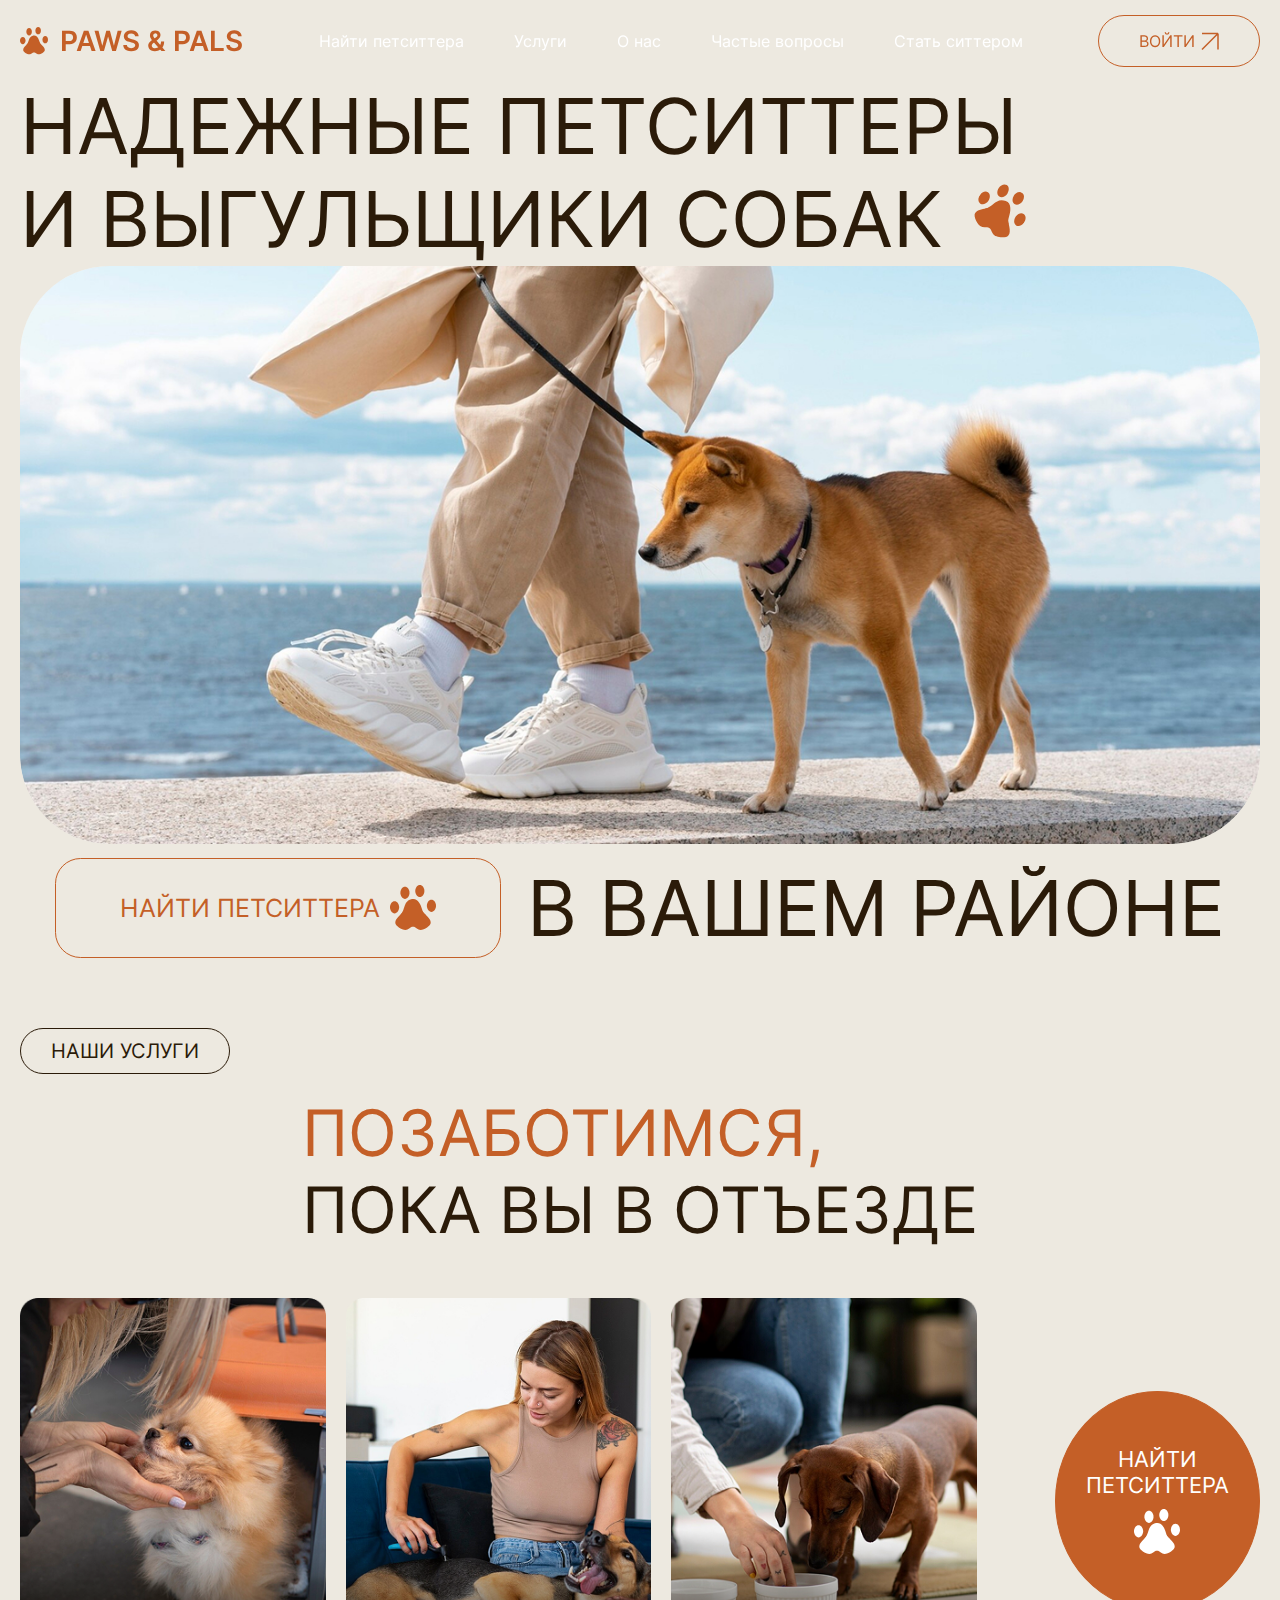
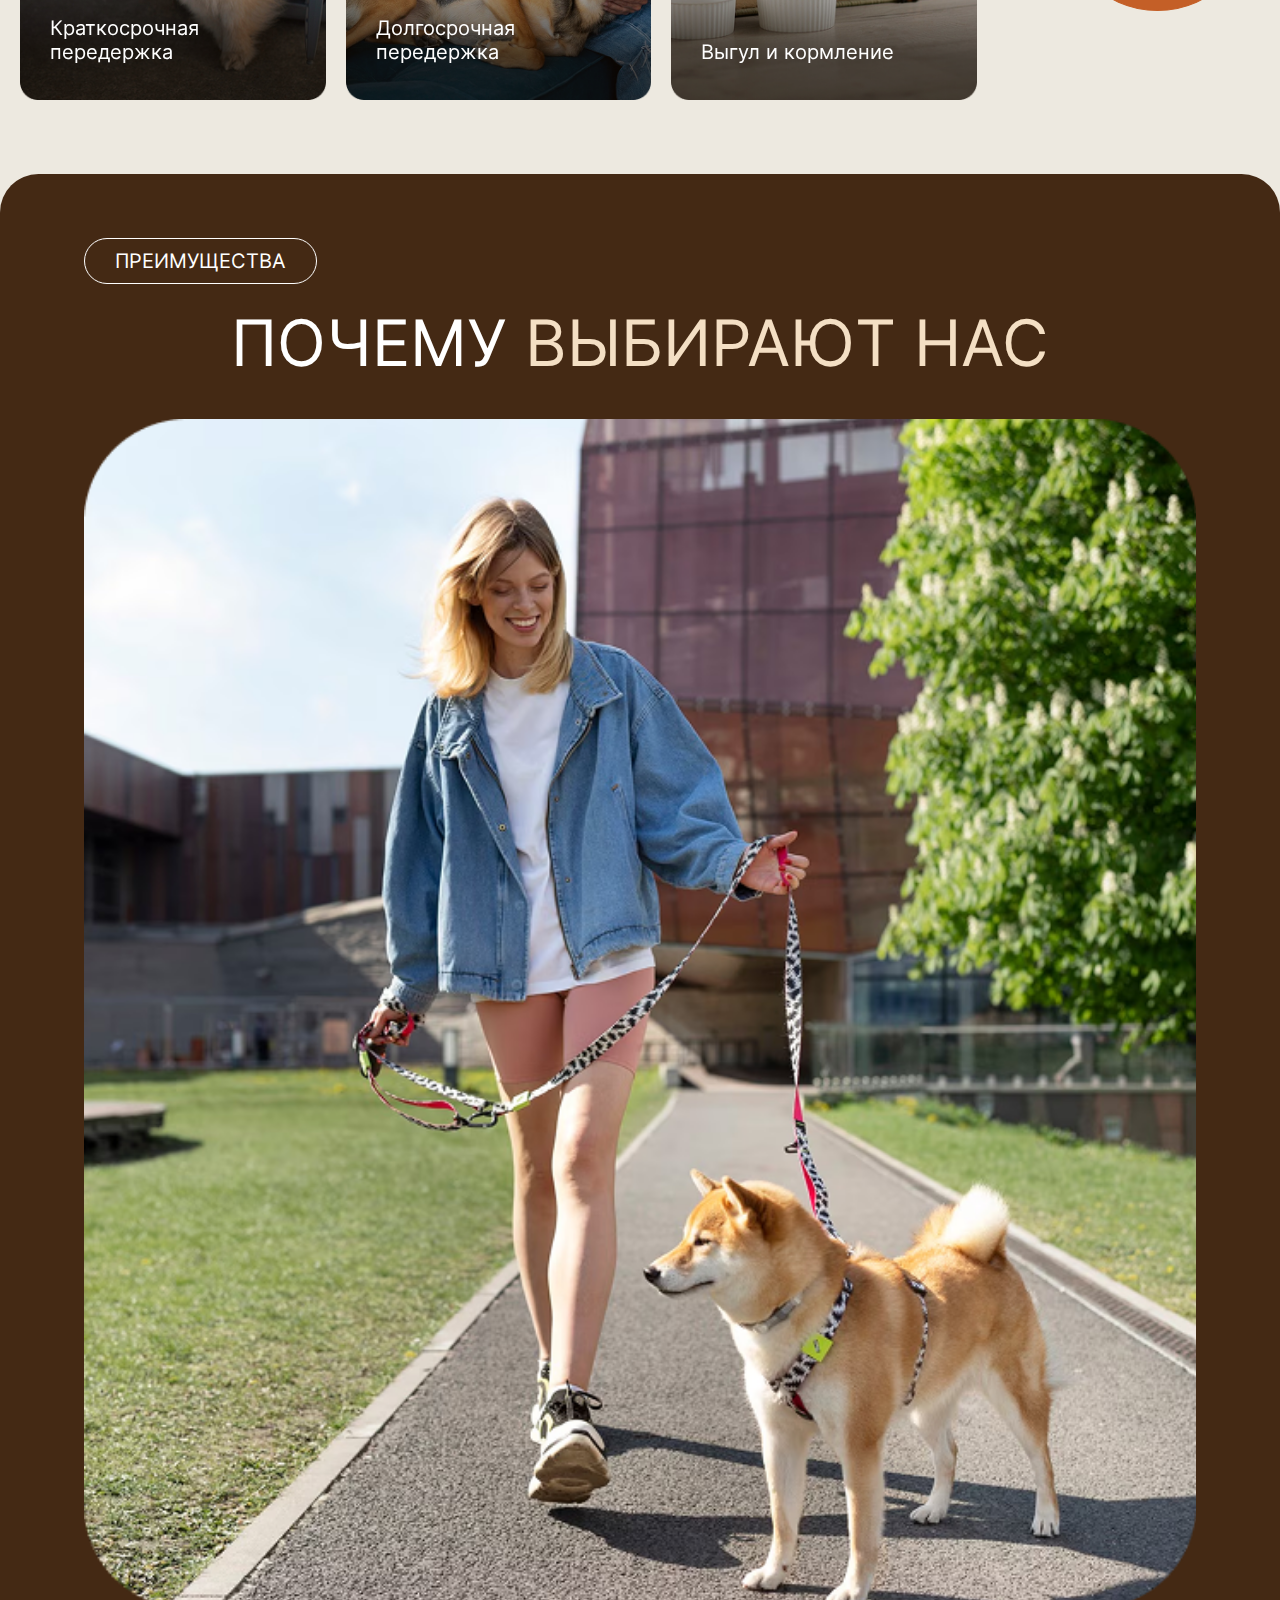
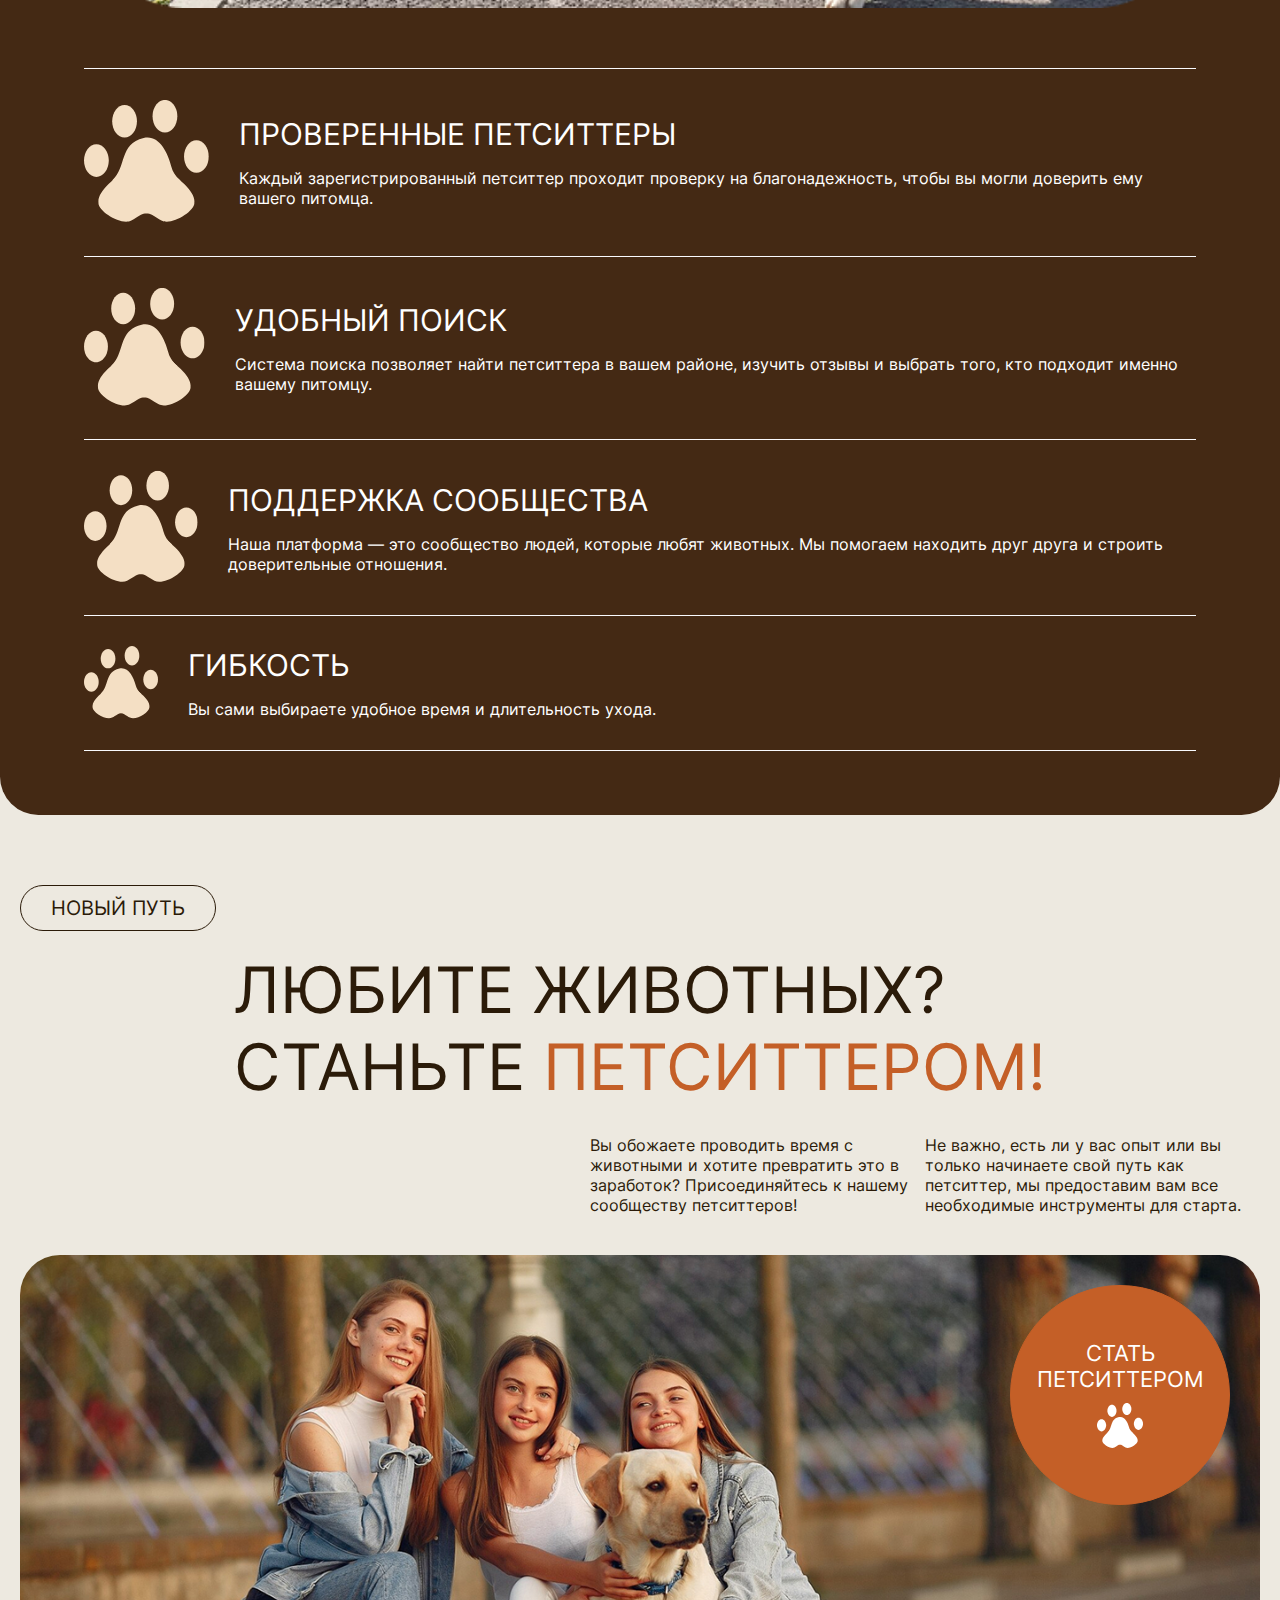
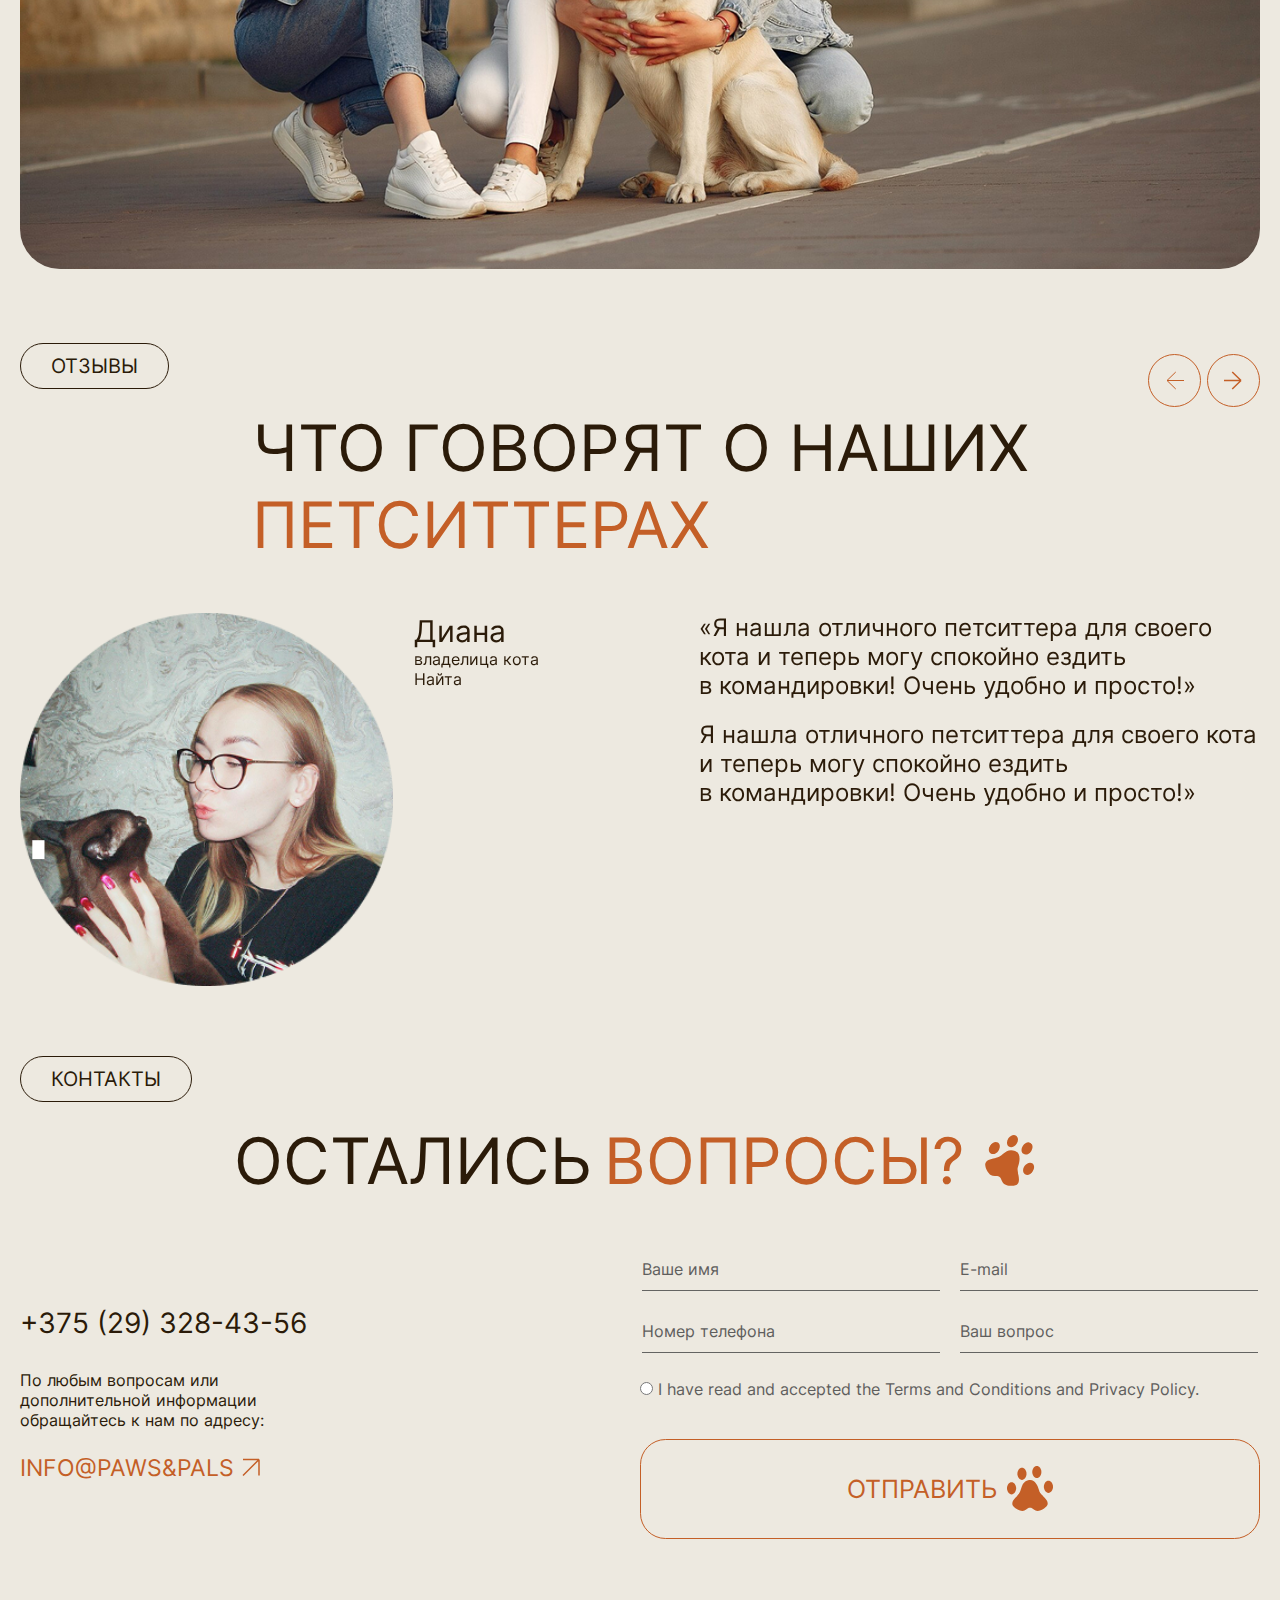
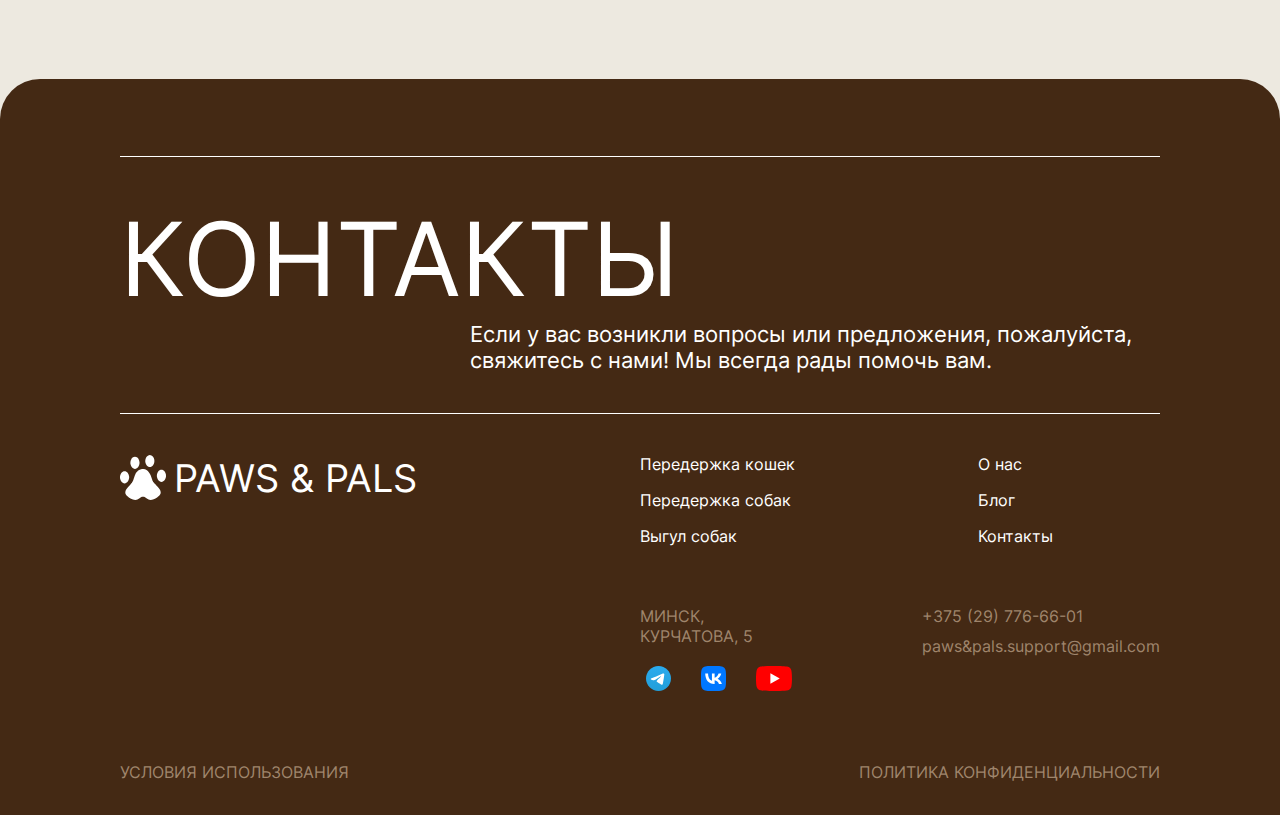
==== commit 46370b88: "адаптив" ====
--- a/index.html
+++ b/index.html
@@ -9,16 +9,19 @@
 	<link rel="stylesheet" href="./css/globals.css" />
 	<link rel="stylesheet" href="./css/variables.css" />
 	<link rel="stylesheet" href="./css/style.css" />
+	<link rel="stylesheet" href="./css/swiper-bundle.min.css" />
 </head>
 
 <body>
 	<div class="wrapper">
 		<header class="header">
 			<div class="header__body flex-style-row">
-				<div class="header__logo flex-style-row">
-					<img src="./images/svg/paws.svg" alt="paws-logo" /><span>Paws & Pals</span>
-				</div>
-				<nav class="header__nav">
+				<a class="header__logo flex-style-row" href="/">
+					<svg width="28" height="28" viewBox="0 0 38 38" fill="none" xmlns="http://www.w3.org/2000/svg"
+						class="pawsicon">
+						<use xlink:href="./images/svg/paws.svg#pawsicon"></use>
+					</svg><span>Paws & Pals</span></a>
+				<nav class="header__nav nav" id="nav">
 					<ul class="flex-style-row">
 						<li><a href="./get-petsitter.html">Найти петситтера</a></li>
 						<li><a href="#services">Услуги</a></li>
@@ -34,12 +37,17 @@
 						<path d="M1 17.5L17 1.5M17 1.5V17.5M17 1.5H1" stroke="#C45F27" stroke-width="1.5" />
 					</svg>
 				</button>
+				<div class="burger" id="burger">
+					<div class="line"></div>
+					<div class="line"></div>
+					<div class="line"></div>
+				</div>
 			</div>
 		</header>
 		<main class="main flex-style-column main-style-petsitter">
 			<section class="main__section">
 				<h1 class="title">
-					Надежные петситтеры и выгульщики собак
+					Надежные петситтеры <br>и выгульщики собак
 					<img src="./images/svg/paws-title.svg" alt="paws-title" class="title-icon" />
 				</h1>
 				<img src="./images/main.jpg" alt="welcome-image" class="main__img" />
@@ -162,9 +170,10 @@
 				<div class="block-second__title flex-style-row">
 					<p class="block__name">Новый путь</p>
 					<div class="second-title__block">
-						<h2 class="second__title">
-							Любите животных? станьте <span>петситтером!</span>
-						</h2>
+						<div>
+							<h2 class="second__title">
+								Любите животных? <p>станьте <span>петситтером!</span></p>
+						</div>
 					</div>
 				</div>
 				<div class="block__desription flex-style-row">
@@ -190,33 +199,68 @@
 				</div>
 			</section>
 			<section class="reviews flex-style-column">
-				<div class="block-second__title flex-style-row">
-					<p class="block__name">Отзывы</p>
-					<div class="second-title__block">
-						<h2 class="second__title">
-							Что говорят о наших <span>петситтерах</span>
-						</h2>
-					</div>
-				</div>
-				<div class="slide__block">
-					<div class="slide__content flex-style-row">
-						<div class="user__info flex-style-row">
-							<img src="./images/reviews/diana-reviews.png" alt="user-diana-image" />
-							<div class="user__description">
-								<p class="content__name">Диана</p>
-								<p class="content__subtitle">владелица кота Найта</p>
+				<div class="swiper">
+					<div class="block-second__title flex-style-row">
+						<p class="block__name">Отзывы</p>
+						<div class="second-title__block">
+							<h2 class="second__title">
+								Что говорят о наших <span>петситтерах</span>
+							</h2>
+						</div>
+					</div>
+					<div class="swiper-wrapper">
+						<div class="swiper-slide slide__block">
+							<div class="slide__content flex-style-row">
+								<div class="user__info flex-style-row">
+									<img src="./images/reviews/diana-reviews.png" alt="user-diana-image" />
+									<div class="user__description">
+										<p class="content__name">Диана</p>
+										<p class="content__subtitle">владелица кота Найта</p>
+									</div>
+								</div>
+								<div class="user__text flex-style-column">
+									<p>
+										«Я нашла отличного петситтера для своего кота и теперь могу
+										спокойно ездить в командировки! Очень удобно и просто!»
+									</p>
+									<p>
+										Я нашла отличного петситтера для своего кота и теперь могу
+										спокойно ездить в командировки! Очень удобно и просто!»
+									</p>
+								</div>
 							</div>
 						</div>
-						<div class="user__text flex-style-column">
-							<p>
-								«Я нашла отличного петситтера для своего кота и теперь могу
-								спокойно ездить в командировки! Очень удобно и просто!»
-							</p>
-							<p>
-								Я нашла отличного петситтера для своего кота и теперь могу
-								спокойно ездить в командировки! Очень удобно и просто!»
-							</p>
-						</div>
+						<div class="swiper-slide slide__block">
+							<div class="slide__content flex-style-row">
+								<div class="user__info flex-style-row">
+									<img src="./images/reviews/diana-reviews.png" alt="user-diana-image" />
+									<div class="user__description">
+										<p class="content__name">Диана</p>
+										<p class="content__subtitle">владелица кота Найта</p>
+									</div>
+								</div>
+								<div class="user__text flex-style-column">
+									<p>
+										«Я нашла отличного петситтера для своего кота и теперь могу
+										спокойно ездить в командировки! Очень удобно и просто!»
+									</p>
+									<p>
+										Я нашла отличного петситтера для своего кота и теперь могу
+										спокойно ездить в командировки! Очень удобно и просто!»
+									</p>
+								</div>
+							</div>
+						</div>
+					</div>
+					<div class="swiper-button-prev"><svg width="18" height="19" viewBox="0 0 18 19" fill="none"
+							xmlns="http://www.w3.org/2000/svg">
+							<path d="M18 9.5H1M1 9.5L9.75758 1M1 9.5L9.75758 18" stroke="#C45F27" />
+						</svg>
+					</div>
+					<div class="swiper-button-next"><svg width="19" height="19" viewBox="0 0 19 19" fill="none"
+							xmlns="http://www.w3.org/2000/svg">
+							<path d="M0 9.5H17M17 9.5L8.24242 1M17 9.5L8.24242 18" stroke="#C45F27" stroke-width="1.5" />
+						</svg>
 					</div>
 				</div>
 			</section>
@@ -231,7 +275,7 @@
 				</div>
 				<div class="flex-style-row block">
 					<div class="contact__info flex-style-column">
-						<p class="contact__number">+375 (29) 328-43-56</p>
+						<a href="tel:+375293284356" class="contact__number">+375 (29) 328-43-56</a>
 						<p>По любым вопросам или дополнительной информации обращайтесь к нам по адресу:</p>
 						<a href="mailto:info@PAWS&PALS" class="contact__mail">info@PAWS&PALS <img src="./images/svg/arrow.svg"
 								alt="arrow"></a>
@@ -279,7 +323,11 @@
 					</p>
 				</div>
 				<div class=" flex-style-row footer__content">
-					<div class="footer__logo"><img src="./images/svg/paws.svg" alt="paws-logo" /><span>Paws & Pals</span>
+					<div class="footer__logo"><a href="/"><svg width="46" height="48" viewBox="0 0 38 38" fill="none"
+								xmlns="http://www.w3.org/2000/svg" class="pawsicon">
+								<use xlink:href="./images/svg/paws.svg#pawsicon"></use>
+							</svg><span>Paws &
+								Pals</span></a>
 					</div>
 					<div class="flex-style-column footer__info">
 						<div class="flex-style-row footer__links">
@@ -318,6 +366,7 @@
 		</footer>
 	</div>
 </body>
+<script src="./js/swiper-bundle.min.js"></script>
 <script src="./js/script.js"></script>
 
 </html>--- a/css/globals.css
+++ b/css/globals.css
@@ -91,4 +91,41 @@
 	height: 100%;
 	object-fit: cover;
 	object-position: center;
+}
+
+img {
+	width: 100%;
+	height: auto;
+}
+
+.swiper {
+	width: 100%;
+}
+
+.swiper-css-mode .swiper-button-next,
+.swiper-css-mode .swiper-button-prev {
+	position: absolute;
+	width: 53px;
+	height: 53px;
+}
+
+.swiper-css-mode .swiper-button-next::after,
+.swiper-css-mode .swiper-button-prev::after {
+	content: '';
+}
+
+.swiper-css-mode .swiper-button-next {
+	top: 33px;
+	right: 0;
+	z-index: 100;
+	border-radius: 100%;
+	border: var(--border);
+}
+
+.swiper-css-mode .swiper-button-prev {
+	top: 33px;
+	left: 91%;
+	z-index: 100;
+	border-radius: 100%;
+	border: var(--border);
 }--- a/css/style.css
+++ b/css/style.css
@@ -1,10 +1,9 @@
 .wrapper {
-	padding-top: 80px;
 	font-family: var(--font-main);
 	font-variation-settings: "wght" var(--font-wght), "wdth" var(--font-wdth);
 	font-size: var(--font-size);
 	color: var(--text-color);
-
+	background-color: var(--bg-main);
 }
 
 .main section:not(.no-container),
@@ -17,9 +16,72 @@
 	padding: 0px 20px;
 }
 
+.burger {
+	cursor: pointer;
+	display: none;
+	flex-direction: column;
+}
+
+.line {
+	width: 25px;
+	height: 3px;
+	background-color: white;
+	margin: 4px 0;
+}
+
+.nav {}
+
+.nav.active {
+	display: block;
+
+}
+
+.nav li {
+	padding: 10px;
+	text-align: center;
+}
+
+.nav a {
+	color: white;
+	text-decoration: none;
+}
+
+
+@media (max-width: 768px) {
+	.nav {
+		position: absolute;
+		right: 0;
+		top: 66px;
+		width: 20%;
+		min-height: 100%;
+	}
+}
+
+
+.header-style-white *,
+.header-style-white .header__logo a span {
+	color: var(--wh-color);
+}
+
+.header-style-white button {
+	border: 1px solid var(--wh-color);
+}
+
+.header-style-white .header__logo {
+	--svg-fill: white;
+}
+
+.header-style-white .header__logo span {
+	color: var(--wh-color);
+}
+
+.header-style-white button svg path {
+	stroke: white;
+}
+
 .main {
 
-	margin-bottom: 140px;
+	padding-bottom: 140px;
 	background-color: var(--bg-main);
 }
 
@@ -33,6 +95,10 @@
 
 .main__title {
 	text-align: center;
+}
+
+.main-petsitter {
+	padding-bottom: 0;
 }
 
 .header {
@@ -65,7 +131,7 @@
 	transition: color 0.3s ease;
 }
 
-.header__nav ul li::after {
+.header__nav ul li a::after {
 	content: '';
 	position: absolute;
 	left: 0;
@@ -79,13 +145,13 @@
 	transition: transform 0.3s ease;
 }
 
-.header__nav ul li:hover::after,
-li.link-active::after {
+.header__nav ul li a:hover::after,
+.link-active::after {
 	transform: scaleX(1);
 }
 
 .header__nav ul li:hover,
-li.link-active::after {
+a.link-active {
 	color: var(--btn-color);
 }
 
@@ -98,18 +164,18 @@
 }
 
 .header__logo span {
-	--font-size: 28px;
+	--font-size: clamp(16px, 3vw, 28px);
 	font-size: var(--font-size);
 	color: var(--logo-color);
 }
 
 .main {
-	gap: 140px;
+	gap: clamp(70px, 3vw, 140px);
 }
 
 .button {
 	text-transform: uppercase;
-	border-radius: 50px;
+	border-radius: clamp(20px, 2vw, 50px);
 	border: var(--border);
 	color: var(--btn-color);
 	align-items: center;
@@ -118,9 +184,9 @@
 }
 
 .button-text-style {
-	--font-size: 25px;
-	font-size: var(--font-size);
-	padding: 25px;
+	--font-size: clamp(17px, 3vw, 25px);
+	font-size: var(--font-size);
+	padding: clamp(10px, 4vw, 25px);
 }
 
 
@@ -128,14 +194,18 @@
 .header__button {
 	padding: 15px 40px;
 	gap: 6px;
-	border-radius: 30px;
+	border-radius: clamp(15px, 3vw, 30px);
 }
 
 .main__section {}
+
+.main-style-petsitter {
+	padding-top: clamp(80px, 4vw, 163px);
+}
 
 .title {
 	text-transform: uppercase;
-	--font-size: 94px;
+	--font-size: clamp(27px, 6vw, 94px);
 	font-size: var(--font-size);
 }
 
@@ -145,12 +215,13 @@
 }
 
 .main__img {
-	border-radius: 100px;
+	border-radius: clamp(40px, 7vw, 100px);
 	margin-bottom: 10px;
 }
 
 .main__row {
-	gap: 47px;
+	column-gap: clamp(20px, 2vw, 47px);
+	row-gap: 20px;
 }
 
 .main__button {
@@ -159,13 +230,13 @@
 }
 
 .main__text {
-	--font-size: 100px;
+	--font-size: clamp(27px, 6vw, 100px);
 	text-transform: uppercase;
 	font-size: var(--font-size);
 }
 
 .second__title {
-	--font-size: 64px;
+	--font-size: clamp(27px, 5vw, 64px);
 	display: flex;
 	flex-direction: column;
 	font-size: var(--font-size);
@@ -184,14 +255,15 @@
 
 .block-second__title {
 	justify-content: start;
+	row-gap: 20px;
 }
 
 .block__name {
-	flex: 1 0 auto;
-	--font-size: 20px;
+	flex: 0 0 auto;
+	--font-size: clamp(17px, 3vw, 20px);
 	--border: 1px solid var(--text-color);
 	display: inline-flex;
-	border-radius: 30px;
+	border-radius: clamp(20px, 3vw, 30px);
 	align-self: start;
 	padding: 10px 30px;
 	text-transform: uppercase;
@@ -205,7 +277,7 @@
 }
 
 .button-circle {
-	--font-size: 22px;
+	--font-size: clamp(17px, 3vw, 22px);
 	font-size: var(--font-size);
 	height: 220px;
 	width: 220px;
@@ -260,7 +332,7 @@
 
 .services__card figcaption {
 	position: absolute;
-	--font-size: 20px;
+	--font-size: clamp(17px, 3vw, 20px);
 	font-size: var(--font-size);
 	bottom: 40px;
 	z-index: 10;
@@ -277,9 +349,9 @@
 }
 
 .advantages {
-	padding: 100px;
+	padding: clamp(20px, 5vw, 100px);
 	color: var(--wh-color);
-	border-radius: 40px;
+	border-radius: clamp(20px, 3vw, 40px);
 	background-color: var(--bg-block);
 }
 
@@ -306,7 +378,7 @@
 }
 
 .advantages__body {
-	gap: 50px;
+	gap: clamp(30px, 3vw, 50px);
 }
 
 .advantages__list li {
@@ -325,7 +397,7 @@
 }
 
 .text__title {
-	--font-size: 30px;
+	--font-size: clamp(17px, 3vw, 30px);
 	font-size: var(--font-size);
 	text-transform: uppercase;
 }
@@ -347,6 +419,10 @@
 	position: relative;
 }
 
+.block__img img {
+	border-radius: clamp(20px, 5vw, 40px);
+}
+
 .button-absolute {
 	position: absolute;
 	right: 30px;
@@ -364,6 +440,11 @@
 
 .reviews {
 	gap: 50px;
+	position: relative;
+}
+
+.reviews .block-second__title {
+	margin-bottom: 50px;
 }
 
 .user__info {
@@ -375,7 +456,7 @@
 }
 
 .content__name {
-	--font-size: 30px;
+	--font-size: clamp(17px, 3vw, 30px);
 	font-size: var(--font-size);
 
 }
@@ -383,7 +464,7 @@
 .content__subtitle {}
 
 .user__text {
-	--font-size: 24px;
+	--font-size: clamp(17px, 3vw, 24px);
 	font-size: var(--font-size);
 	align-self: start;
 	gap: 20px;
@@ -408,15 +489,17 @@
 }
 
 .contact__number {
-	--font-size: 28px;
+	--font-size: clamp(17px, 3vw, 28px);
 	font-size: var(--font-size);
 	margin-bottom: 6px;
 }
 
 .contact__mail {
-	display: inline;
+	display: inline-flex;
+	align-items: center;
+	gap: 8px;
 	width: 235px;
-	--font-size: 23px;
+	--font-size: clamp(17px, 3vw, 23px);
 	text-transform: uppercase;
 	text-decoration-color: var(--btn-color);
 	font-size: var(--font-size);
@@ -476,15 +559,22 @@
 .footer__logo {
 	flex: 1 1 50%;
 	align-self: start;
+	display: flex;
+	align-items: center;
 	text-transform: uppercase;
-	--font-size: 40px;
+	--font-size: clamp(20px, 3vw, 40px);
 	--font-wght: 500;
 	font-size: var(--font-size);
 	font-weight: var(--font-wght);
 	color: var(--wh-color);
 }
 
-
+.footer__logo a {
+	display: flex;
+	gap: 8px;
+	align-items: center;
+	--svg-fill: white;
+}
 
 .footer__body {
 	gap: 40px;
@@ -500,12 +590,12 @@
 
 .footer__title {
 	text-transform: uppercase;
-	--font-size: 140px;
-	font-size: 140px;
+	--font-size: clamp(20px, 8vw, 140px);
+	font-size: var(--font-size);
 }
 
 .footer__subtitle {
-	--font-size: 22px;
+	--font-size: clamp(17px, 2vw, 22px);
 	font-size: var(--font-size);
 	max-width: 690px;
 	justify-self: end;
@@ -638,7 +728,7 @@
 	gap: 40px;
 }
 
-.form-auth-style {
+.form-style-auth {
 	padding: 40px 140px;
 	background-color: var(--wh-color);
 	border-radius: 40px;
@@ -650,9 +740,7 @@
 	max-width: 680px;
 }
 
-.form-auth-style div {
-	width: 100%;
-}
+.form-style div {}
 
 .linie-style {
 	position: relative;
@@ -696,7 +784,7 @@
 	background-color: var(--btn-color);
 	--svg-fill: var(--wh-color);
 	color: var(--wh-color);
-	--font-size: 22px;
+	--font-size: clamp(17vw, 2vw, 22px);
 	font-size: var(--font-size);
 }
 
@@ -708,16 +796,34 @@
 
 .link-brown {
 	color: var(--btn-color);
-
-}
-
-.link-brown:hover::after {}
+	position: relative;
+}
+
+.link-brown::after {
+	content: '';
+	position: absolute;
+	width: 100%;
+	height: 1px;
+	bottom: -3px;
+	left: 0;
+	background-color: var(--btn-color);
+	transition: opacity 0.3s ease;
+	opacity: 0;
+}
+
+.link-brown:hover::after {
+	opacity: 1;
+}
 
 .register-link {
 	display: flex;
 	align-items: center;
 	justify-content: center;
 	gap: 4px;
+	--font-size: clamp(15px, 3vw, 18px);
+	--font-wght: 500;
+	font-size: var(--font-size);
+	font-variation-settings: "wght" var(--font-wght), "wdth" var(--font-wdth);
 }
 
 .link-password {
@@ -735,12 +841,10 @@
 	margin-bottom: 20px;
 }
 
-.signup__inputs *:not(svg) {
-	width: 100%;
-}
 
 .input-signup-style {
 	min-height: 21px;
+	width: 100%;
 	padding: 19px 21px;
 	border: 1px solid #6F6F6F;
 	border-radius: 20px;
@@ -748,10 +852,18 @@
 }
 
 .signup__inputs p {
-	margin-bottom: 20px;
+	margin-bottom: 10px;
+}
+
+.input-signup-style {
+	transition: border-color 0.3s ease;
 }
 
 .input-signup-style:focus {
+	border-color: #C45F27;
+}
+
+.input-signup-style:hover {
 	border-color: #C45F27;
 }
 
@@ -782,10 +894,11 @@
 	align-items: center;
 	gap: 30px;
 	justify-content: center;
+	margin: 0 auto;
 }
 
 .text-register {
-	--font-size: 32px;
+	--font-size: clamp(16px, 3vw, 32px);
 	font-size: var(--font-size);
 	max-width: 506px;
 	text-align: center;
@@ -799,7 +912,384 @@
 }
 
 .buttons__block button {
-	--font-size: 22px;
+	--font-size: clamp(16px, 2vw, 22px);
 	font-size: var(--font-size);
 	max-width: 380px;
+}
+
+.form-condition-text {
+	width: 100%;
+	max-width: 368px;
+	color: #71727A;
+}
+
+.condition__block {
+	display: flex;
+	align-items: start;
+	justify-content: center;
+	gap: 8px;
+}
+
+
+.custom-radio-paws-style {
+	display: flex;
+	align-items: center;
+}
+
+.radio__input-style {}
+
+[type="checkbox"].radio__input-style:checked,
+[type="checkbox"].radio__input-style:not(:checked) {
+	position: absolute;
+	left: -10px;
+	top: 7px;
+	z-index: 5;
+	width: 25px;
+	opacity: 0;
+}
+
+.custom-checkbox {
+
+	position: relative;
+
+}
+
+.input-width input+label {
+	padding: 18px 61.9px;
+}
+
+[type="checkbox"].radio__input-style:checked+label,
+[type="checkbox"].radio__input-style:not(:checked)+label {
+	position: relative;
+	padding-left: 28px;
+	line-height: 20px;
+	display: flex;
+	color: #666;
+}
+
+[type="checkbox"].radio__input-style:checked+label:before,
+[type="checkbox"].radio__input-style:not(:checked)+label:before {
+	content: '';
+	position: absolute;
+	left: -10px;
+	top: 0;
+	width: 24px;
+	height: 25px;
+	border: 1px solid var(--btn-color);
+	border-radius: 100%;
+	background: #fff;
+}
+
+[type="checkbox"].radio__input-style:checked+label:after,
+[type="checkbox"].radio__input-style:not(:checked)+label:after {
+	content: '';
+	width: 16px;
+	height: 17px;
+	background: var(--btn-color);
+	position: absolute;
+	top: 4px;
+	left: -6px;
+	border-radius: 100%;
+	-webkit-transition: all 0.2s ease;
+	transition: all 0.2s ease;
+}
+
+[type="checkbox"].radio__input-style:not(:checked)+label:after {
+	opacity: 0;
+	-webkit-transform: scale(0);
+	transform: scale(0);
+}
+
+[type="checkbox"].radio__input-style:checked+label:after {
+	opacity: 1;
+	-webkit-transform: scale(1);
+	transform: scale(1);
+}
+
+.button-margin {
+	margin-bottom: 20px;
+}
+
+
+
+.input__block {
+	flex: 1 1 50%;
+	text-align: left;
+	gap: 30px;
+	height: 100%;
+	min-height: 459px;
+}
+
+.input__block p {
+	--font-size: clamp(15px, 2vw, 24px);
+	--font-wght: 500;
+	margin-bottom: 20px;
+	font-variation-settings: "wght" var(--font-wght), "wdth" var(--font-wdth);
+
+	font-size: var(--font-size);
+}
+
+.filter {
+	width: 100%;
+	max-width: 100%;
+	gap: 120px;
+	padding: 40px 184px 60px;
+	align-items: start;
+	background-color: var(--wh-color);
+	border-radius: 40px;
+}
+
+.filter-block {
+	gap: 60px;
+}
+
+.input-checkbox-style {
+	display: flex;
+	border: 1px solid var(--btn-color);
+	padding: 18px 20px;
+	border-radius: 20px;
+	width: 100%;
+}
+
+
+
+[type="checkbox"].input-checkbox-button-style:checked,
+[type="checkbox"].input-checkbox-button-style:not(:checked) {
+	position: absolute;
+	z-index: 5;
+	top: 0;
+	width: 100%;
+	height: 100%;
+	left: 0;
+	opacity: 0;
+}
+
+
+[type="checkbox"].input-checkbox-button-style:checked+label {
+	position: relative;
+	background-color: var(--btn-color);
+	color: var(--wh-color);
+}
+
+.inputs-checkbox {
+	gap: 14px;
+	flex-wrap: wrap;
+	justify-content: start;
+}
+
+.inputs-checkbox input[type="text"] {
+	padding-left: 20px;
+	width: 47%;
+	padding-right: 100px;
+}
+
+.input-checkbox-style {
+	--font-size: clamp(15px, 2vw, 20px);
+	justify-content: center;
+	font-size: var(--font-size);
+}
+
+.input-border-style {
+	border: 1px solid var(--btn-color);
+	padding: 18px 0px;
+	padding-left: 20px;
+	border-radius: 20px;
+}
+
+
+.input-border-style:focus::placeholder {
+	opacity: 0;
+}
+
+.custom-select {
+	padding: 9px 20px;
+	position: relative;
+	display: inline-block;
+	width: 100%;
+	border-radius: 20px;
+	cursor: pointer;
+	border: 1px solid var(--btn-color);
+	transition: height 0.3s ease-out;
+	background-color: #fff;
+	color: #6F6F6F;
+}
+
+.selected {
+	display: flex;
+	align-items: center;
+	justify-content: start;
+	width: 100%;
+	height: 42px;
+	position: relative;
+	background-color: var(--wh-color);
+	z-index: 2;
+	transition: height 0.3s ease-out;
+	overflow: hidden;
+}
+
+.options {
+	max-height: 0;
+	overflow: hidden;
+
+	transition: max-height 0.3s ease-out;
+
+	position: absolute;
+	border-radius: 20px;
+	top: 16%;
+	left: 0;
+	right: 0;
+	background-color: #fff;
+	z-index: 1;
+
+}
+
+.option {
+	padding: 10px;
+	padding-top: 15px;
+	padding-bottom: 15px;
+	cursor: pointer;
+}
+
+.option {
+	border-top: 1px solid rgba(0, 0, 0, 0.1);
+}
+
+.option:hover {
+	background-color: #f0f0f0;
+}
+
+.arrow {
+	position: absolute;
+	z-index: 7;
+	right: 20px;
+	top: 29px;
+	transform: translateY(-50%);
+	pointer-events: none;
+}
+
+
+.input-date input+label {
+	width: 47%;
+}
+
+body {
+	background-color: #f0f5f9;
+}
+
+input[type="date"] {
+	position: relative;
+}
+
+
+
+input[type="date"]::-webkit-inner-spin-button,
+input[type="date"]::-webkit-clear-button {
+	z-index: -10;
+}
+
+input[type="date"]::-webkit-input-placeholder {
+	z-index: 99;
+}
+
+input[type="date"]:placeholder {
+	z-index: 99;
+}
+
+input[type="date"]:before {
+	content: attr(placeholder);
+	width: 100%;
+	padding-left: 28px;
+}
+
+input[type="date"] {
+	padding: 18px 20px;
+	color: #6F6F6F;
+}
+
+/*--SECOND--*/
+.pa__top-sec {
+	padding: 50px 0;
+}
+
+.pa__top-title {
+	margin-bottom: 20px;
+	color: #455582;
+	font: 14px "Gilroy-Extrabold", sans-serif;
+}
+
+.pa__middle-range {
+	display: -webkit-box;
+	display: -ms-flexbox;
+	display: flex;
+	-webkit-box-align: center;
+	-ms-flex-align: center;
+	align-items: center;
+	-ms-flex-wrap: wrap;
+	flex-wrap: wrap;
+	margin-bottom: 50px;
+}
+
+.pa__middle-item {
+	margin-right: 10px;
+}
+
+.pa__top-sec input[type="date"] {
+	border: 0;
+	padding: 18px 20px;
+	color: #99a2ba;
+	font-size: 14px;
+}
+
+input[type="date"] {
+	display: flex;
+	gap: 6px;
+	align-items: center;
+	border: 1px solid var(--btn-color);
+	border-radius: 20px;
+}
+
+input[type="date"]::-webkit-calendar-picker-indicator {
+	background-image: url("../images/svg/calendar.svg");
+	background-repeat: no-repeat;
+	background-position: center center;
+	background-size: cover;
+	width: 24px;
+	left: 20px;
+	position: absolute;
+	outline: none;
+	height: 24px;
+}
+
+.btn-accent {
+	color: #fff;
+	background-color: #ff8007;
+	-webkit-transition: all 0.3s;
+	transition: all 0.3s;
+}
+
+.btn {
+	font: 14px "Gilroy-Extrabold", sans-serif;
+	font-weight: 800;
+	text-align: center;
+	padding: 15px 30px;
+	border-radius: 5px;
+	text-decoration: none;
+	border: 0;
+	cursor: pointer;
+}
+
+.pa__top-sec input[type="date"]:not(:valid):before {
+	content: attr(placeholder);
+	width: 100%;
+	color: #6F6F6F;
+}
+
+@media(max-width:1299.99px) {
+	.advantages__content {
+		flex-direction: column;
+	}
+
+	.block-second__title {
+		flex-wrap: wrap;
+	}
 }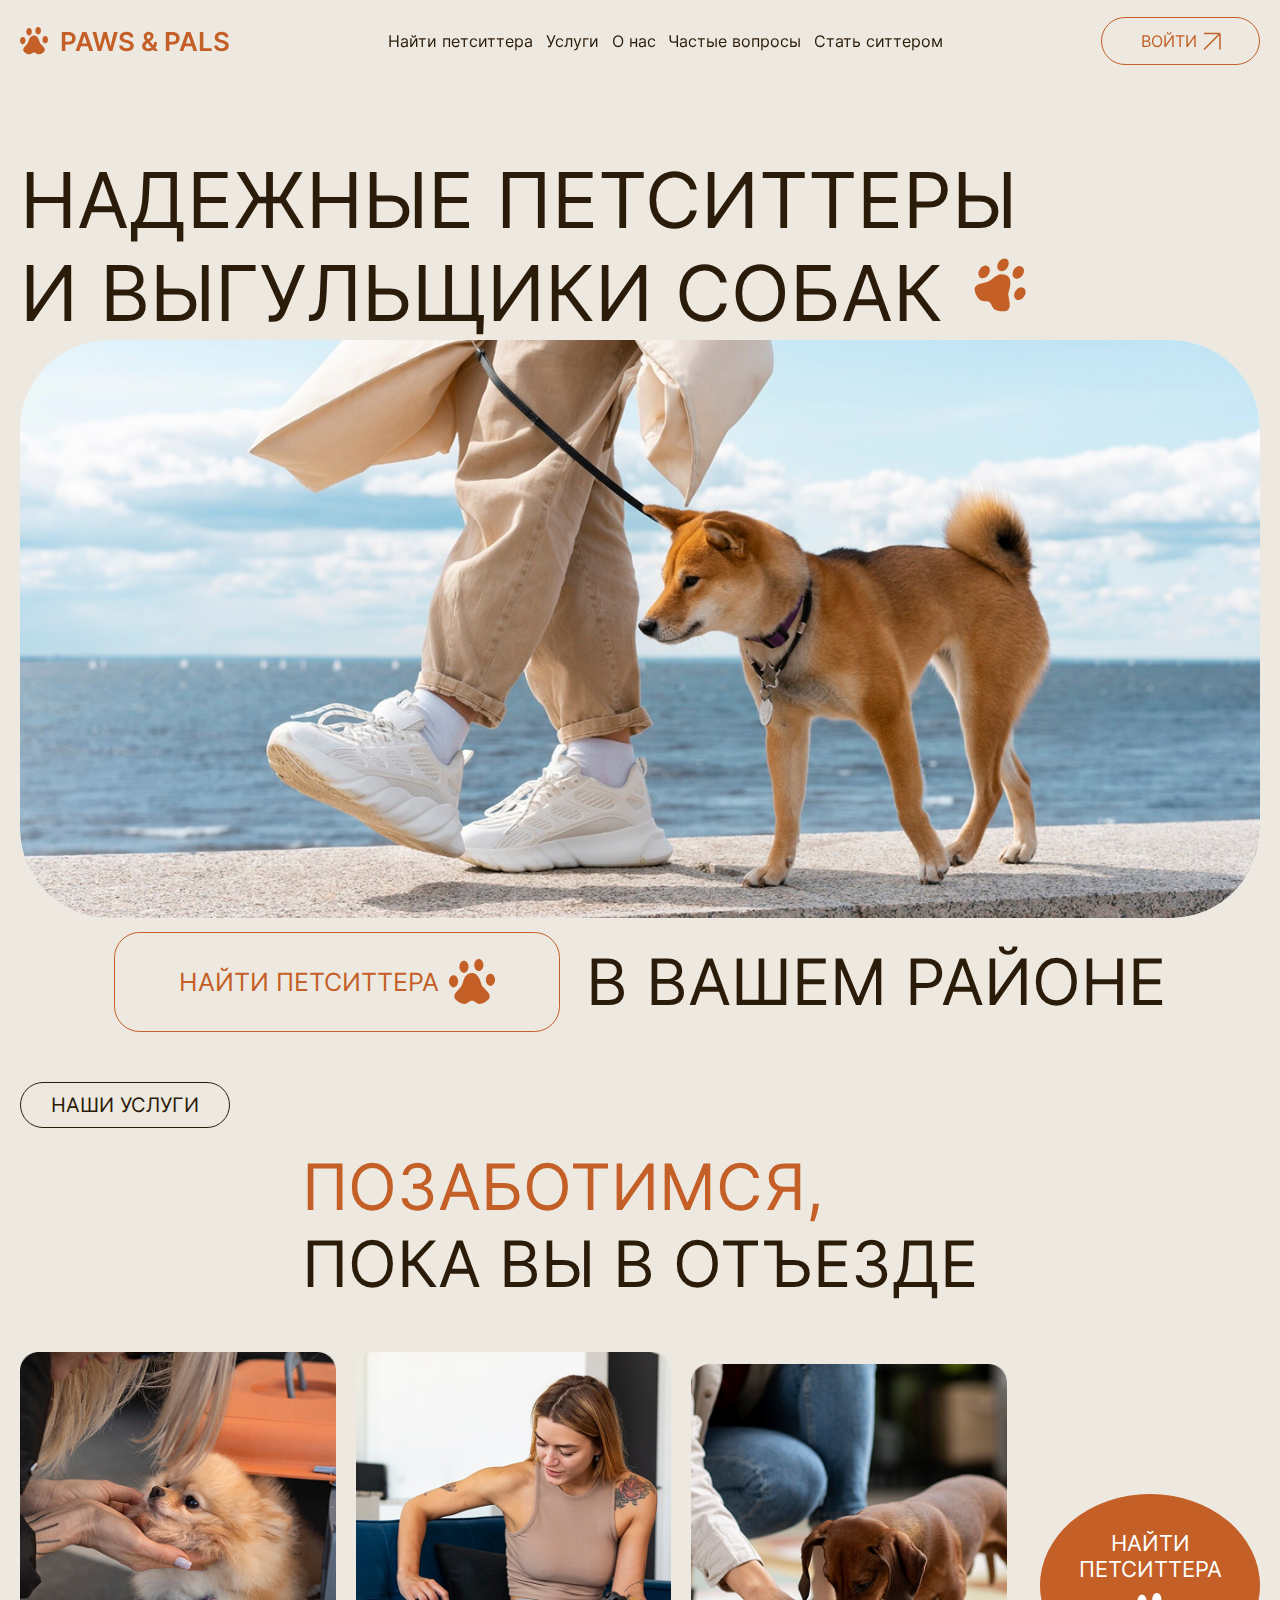
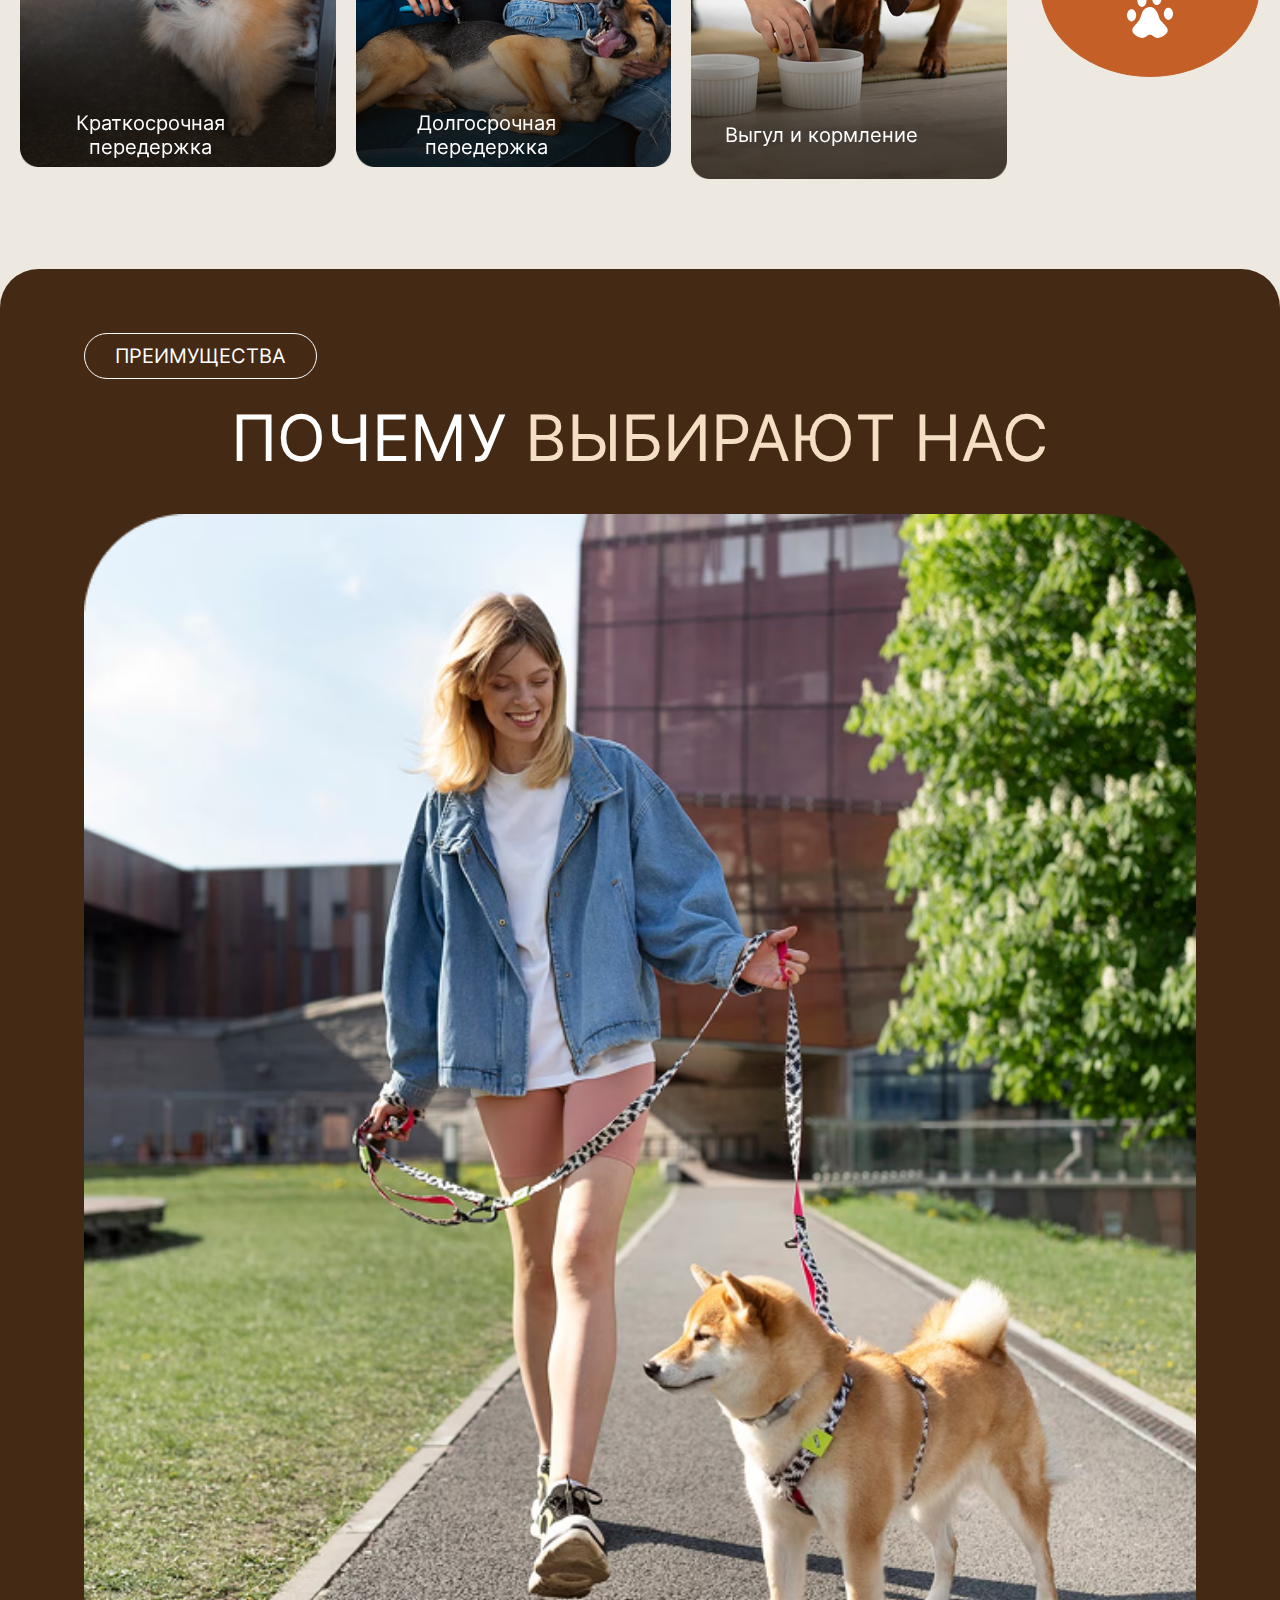
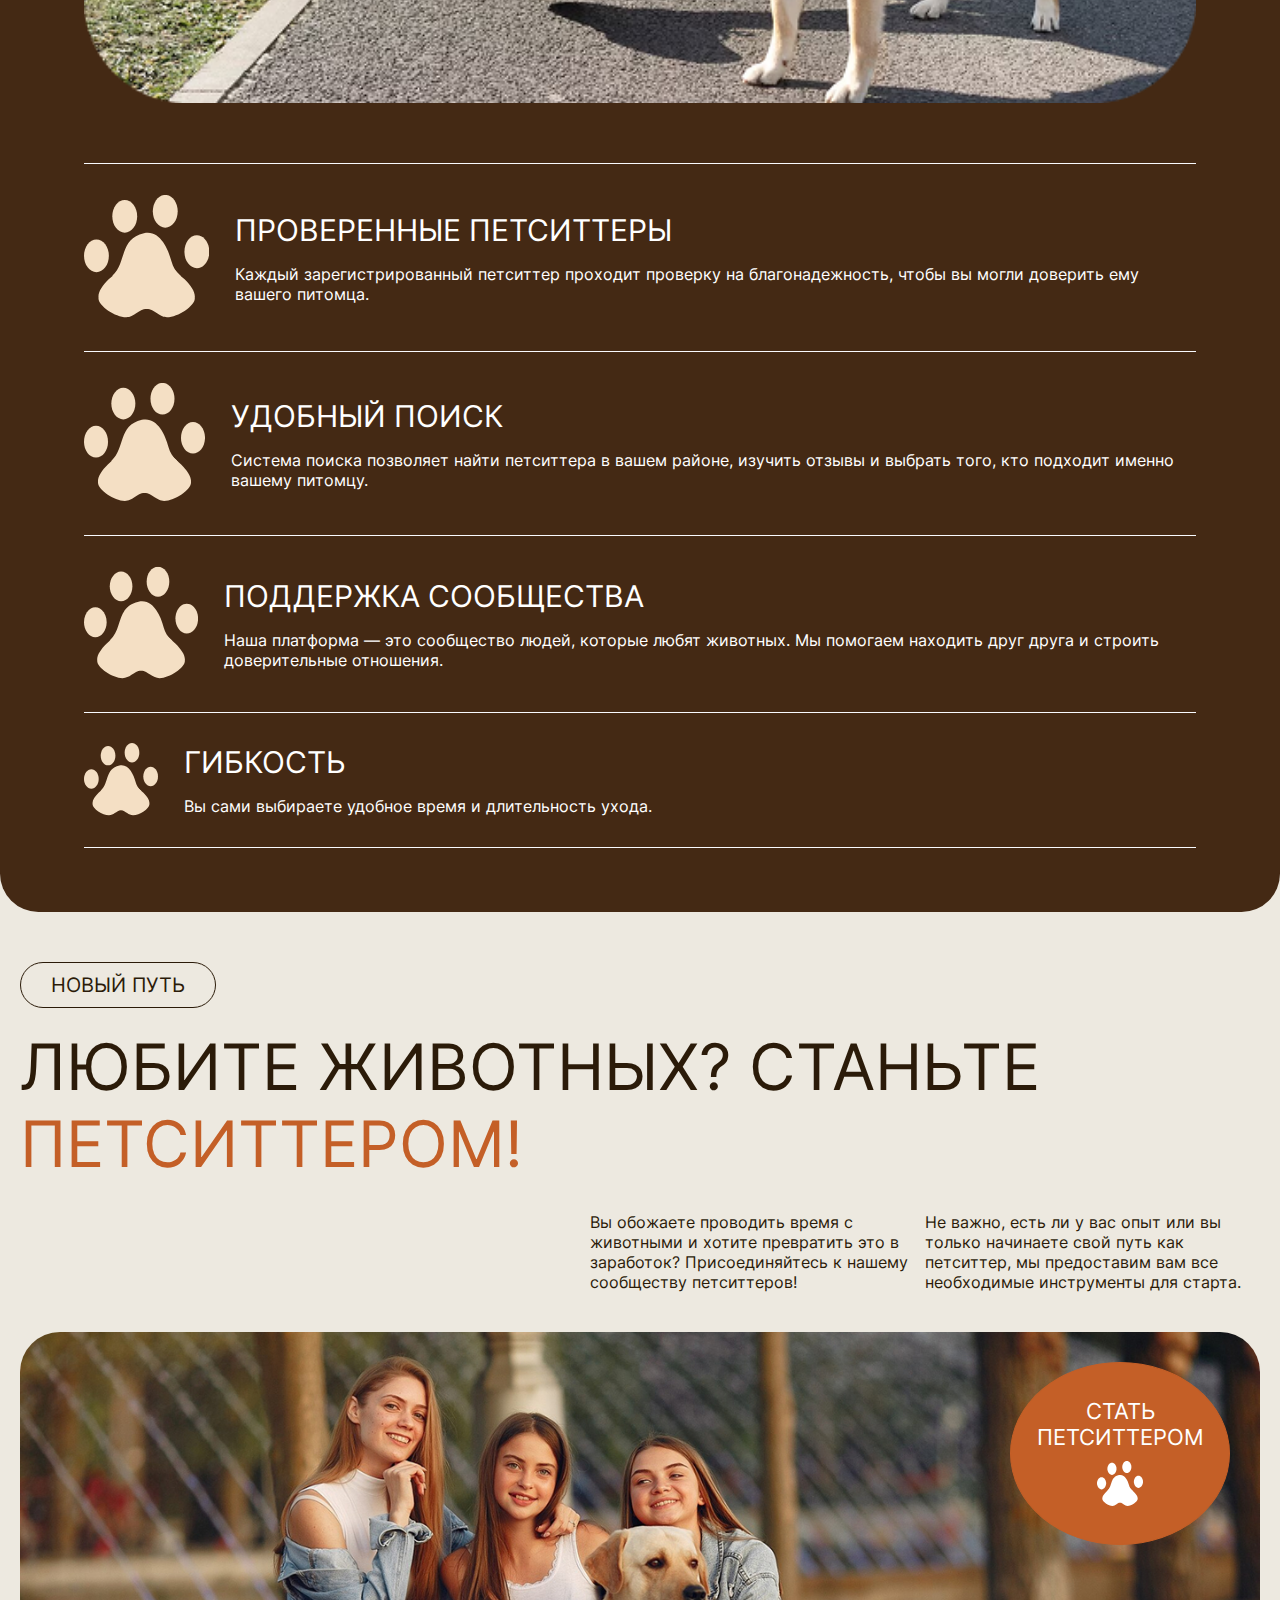
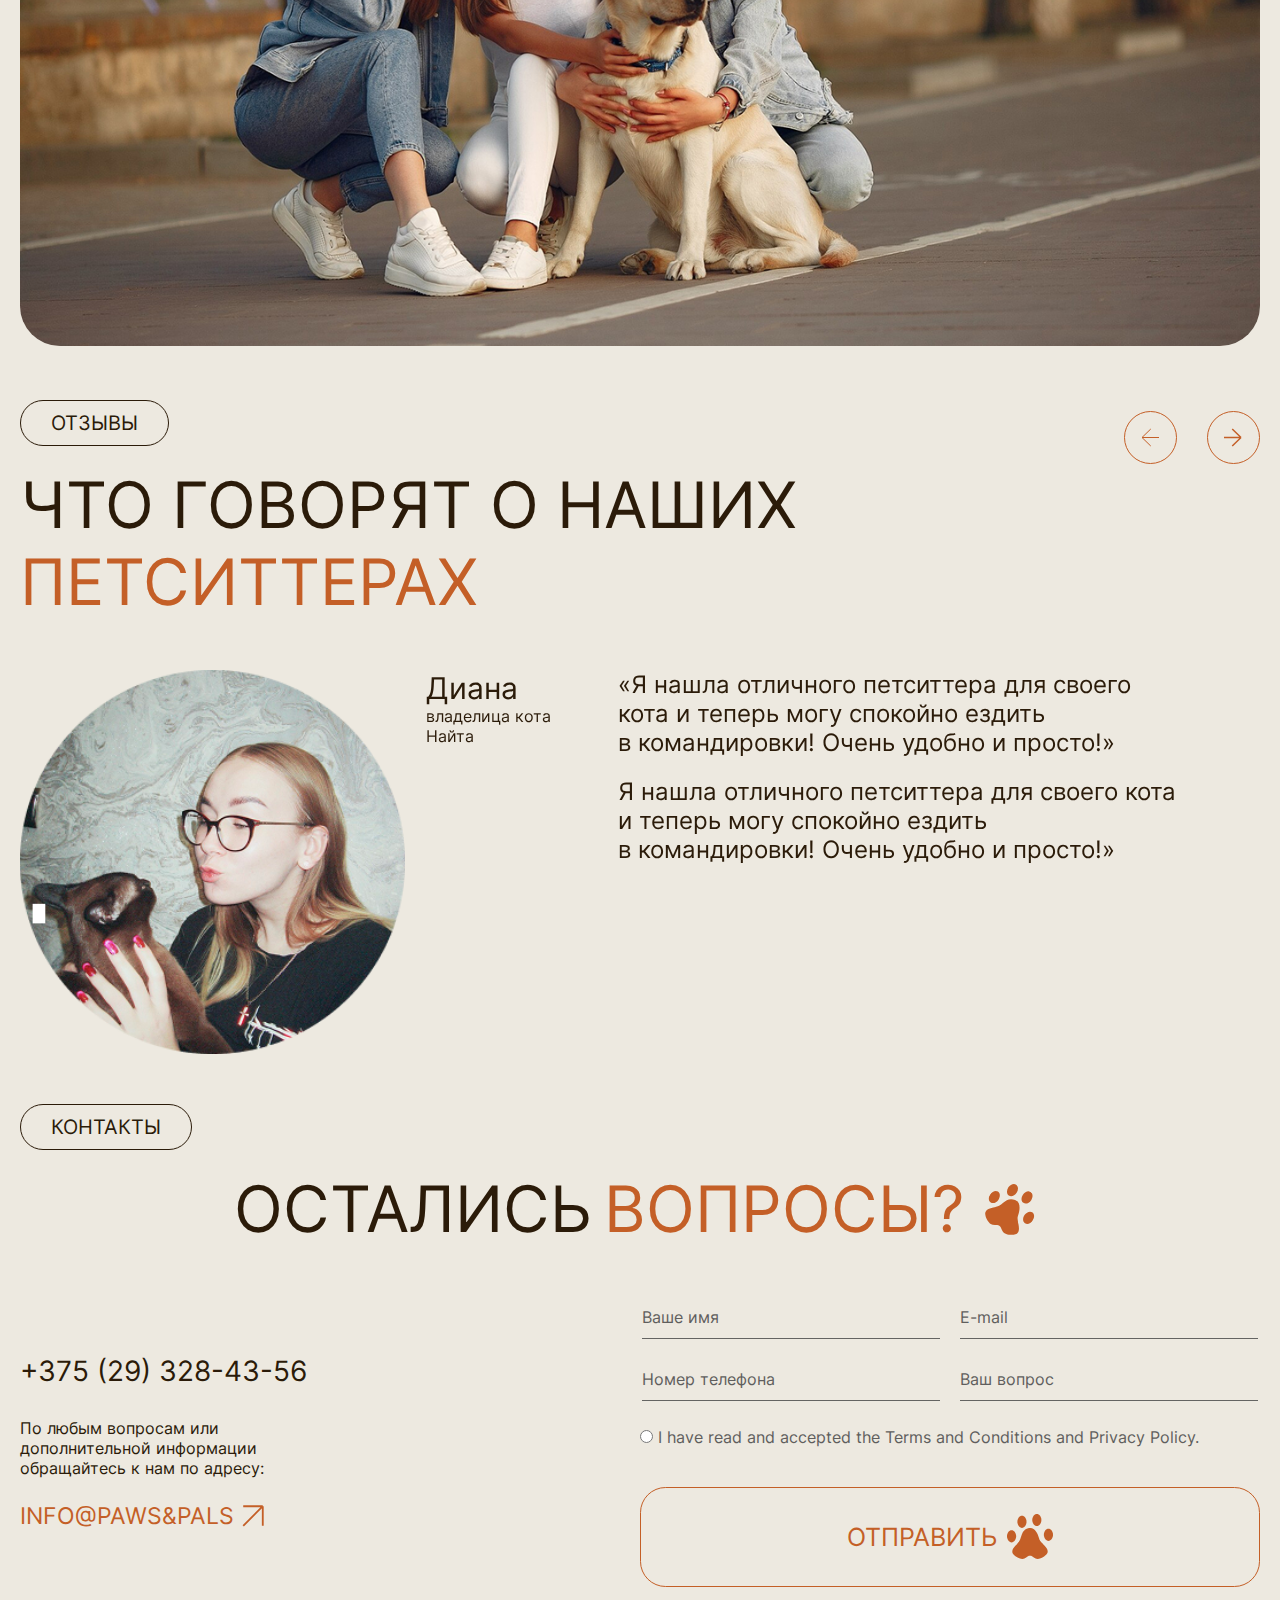
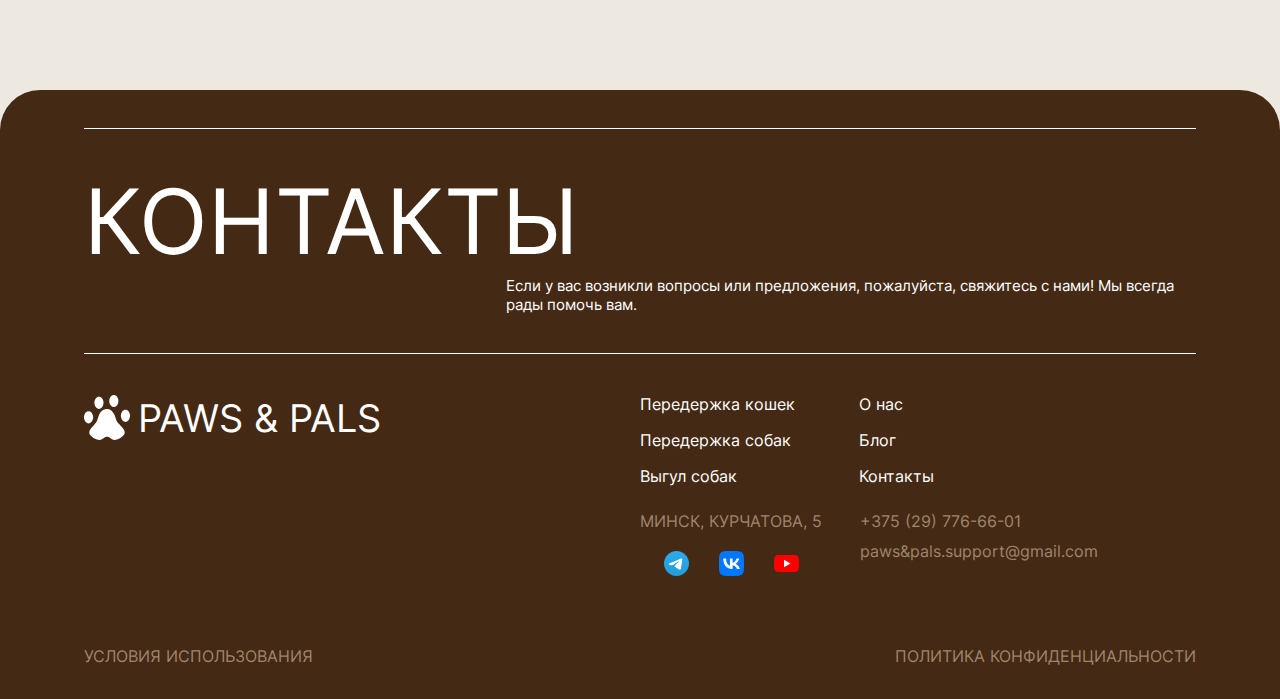
==== commit 25bfffb5: "доработка версткит" ====
--- a/index.html
+++ b/index.html
@@ -21,7 +21,7 @@
 						class="pawsicon">
 						<use xlink:href="./images/svg/paws.svg#pawsicon"></use>
 					</svg><span>Paws & Pals</span></a>
-				<nav class="header__nav nav" id="nav">
+				<nav class="header__nav">
 					<ul class="flex-style-row">
 						<li><a href="./get-petsitter.html">Найти петситтера</a></li>
 						<li><a href="#services">Услуги</a></li>
@@ -30,17 +30,19 @@
 						<li><a href="#getsitter">Стать ситтером</a></li>
 					</ul>
 				</nav>
-				<button type="button" class="button header__button flex-style-row button-hover"
-					onclick="location.href='auth.html'">
-					<span>Войти</span>
-					<svg width="18" height="19" viewBox="0 0 18 19" fill="none" xmlns="http://www.w3.org/2000/svg">
-						<path d="M1 17.5L17 1.5M17 1.5V17.5M17 1.5H1" stroke="#C45F27" stroke-width="1.5" />
-					</svg>
-				</button>
-				<div class="burger" id="burger">
-					<div class="line"></div>
-					<div class="line"></div>
-					<div class="line"></div>
+				<div class="header-block flex-style-row">
+					<button type="button" class="header__button button  flex-style-row button-hover"
+						onclick="location.href='auth.html'">
+						<span>Войти</span>
+						<svg width="18" height="19" viewBox="0 0 18 19" fill="none" xmlns="http://www.w3.org/2000/svg">
+							<path d="M1 17.5L17 1.5M17 1.5V17.5M17 1.5H1" stroke="#C45F27" stroke-width="1.5" />
+						</svg>
+					</button>
+					<div class="header__burger">
+						<div class="line"></div>
+						<div class="line"></div>
+						<div class="line"></div>
+					</div>
 				</div>
 			</div>
 		</header>
@@ -66,7 +68,7 @@
 					<p class="block__name">Наши услуги</p>
 					<div class="second-title__block">
 						<h2 class="second__title">
-							<span>Позаботимся,</span> пока вы в отъезде
+							<span>Позаботимся,</span>пока вы в отъезде
 						</h2>
 					</div>
 				</div>
@@ -86,13 +88,15 @@
 
 						<figcaption>Выгул и кормление</figcaption>
 					</div>
-					<button class="button-circle flex-style-column button button-text-style">
-						Найти петситтера
-						<svg width="46" height="48" viewBox="0 0 38 38" fill="none" xmlns="http://www.w3.org/2000/svg"
-							class="pawsicon">
-							<use xlink:href="./images/svg/paws.svg#pawsicon"></use>
-						</svg>
-					</button>
+					<div class="services__button">
+						<button class="button-circle flex-style-column button button-text-style">
+							Найти петситтера
+							<svg width="46" height="48" viewBox="0 0 38 38" fill="none" xmlns="http://www.w3.org/2000/svg"
+								class="pawsicon">
+								<use xlink:href="./images/svg/paws.svg#pawsicon"></use>
+							</svg>
+						</button>
+					</div>
 				</div>
 			</section>
 			<section class="advantages no-container">
@@ -172,7 +176,7 @@
 					<div class="second-title__block">
 						<div>
 							<h2 class="second__title">
-								Любите животных? <p>станьте <span>петситтером!</span></p>
+								<p>Любите животных? станьте <span>петситтером!</span></p>
 						</div>
 					</div>
 				</div>
@@ -204,7 +208,7 @@
 						<p class="block__name">Отзывы</p>
 						<div class="second-title__block">
 							<h2 class="second__title">
-								Что говорят о наших <span>петситтерах</span>
+							<p>Что говорят о наших <span>петситтерах</span></p>
 							</h2>
 						</div>
 					</div>
--- a/css/globals.css
+++ b/css/globals.css
@@ -124,7 +124,7 @@
 
 .swiper-css-mode .swiper-button-prev {
 	top: 33px;
-	left: 91%;
+	left: 89%;
 	z-index: 100;
 	border-radius: 100%;
 	border: var(--border);
--- a/css/style.css
+++ b/css/style.css
@@ -16,46 +16,42 @@
 	padding: 0px 20px;
 }
 
-.burger {
+.header__burger {
+	display: none;
 	cursor: pointer;
-	display: none;
-	flex-direction: column;
+	width: 30px;
+	position: relative;
 }
 
 .line {
-	width: 25px;
+	background: var(--btn-color);
 	height: 3px;
-	background-color: white;
-	margin: 4px 0;
-}
-
-.nav {}
-
-.nav.active {
-	display: block;
-
-}
-
-.nav li {
-	padding: 10px;
-	text-align: center;
-}
-
-.nav a {
-	color: white;
-	text-decoration: none;
-}
-
-
-@media (max-width: 768px) {
-	.nav {
-		position: absolute;
-		right: 0;
-		top: 66px;
-		width: 20%;
-		min-height: 100%;
-	}
-}
+	margin: 5px 0;
+	transition: all 0.3s ease;
+}
+
+.header__burger.active-burger .line:nth-child(1) {
+	transform: rotate(45deg);
+	position: relative;
+	top: 8px;
+}
+
+.header__burger.active-burger .line:nth-child(2) {
+	opacity: 0;
+}
+
+.header__burger.active-burger .line:nth-child(3) {
+	transform: rotate(-45deg);
+	position: relative;
+	top: -8px;
+}
+
+.header__nav.active {
+	display: flex;
+
+}
+
+
 
 
 .header-style-white *,
@@ -81,7 +77,7 @@
 
 .main {
 
-	padding-bottom: 140px;
+	padding-bottom: clamp(80px, 8vw, 140px);
 	background-color: var(--bg-main);
 }
 
@@ -113,6 +109,10 @@
 	transition: background-color 0.3s ease-in;
 }
 
+.header-block {
+	gap: 20px;
+}
+
 .header__body {
 	justify-content: space-between;
 	align-items: center;
@@ -123,7 +123,7 @@
 }
 
 .header__nav ul {
-	gap: 30px;
+	gap: clamp(5px, 1vw, 30px);
 }
 
 .header__nav ul li {
@@ -164,13 +164,13 @@
 }
 
 .header__logo span {
-	--font-size: clamp(16px, 3vw, 28px);
+	--font-size: clamp(16px, 2vw, 28px);
 	font-size: var(--font-size);
 	color: var(--logo-color);
 }
 
 .main {
-	gap: clamp(70px, 3vw, 140px);
+	gap: clamp(50px, 3vw, 140px);
 }
 
 .button {
@@ -186,13 +186,15 @@
 .button-text-style {
 	--font-size: clamp(17px, 3vw, 25px);
 	font-size: var(--font-size);
-	padding: clamp(10px, 4vw, 25px);
+	padding: clamp(10px, 2vw, 25px);
 }
 
 
 
 .header__button {
-	padding: 15px 40px;
+	align-items: center;
+	display: flex;
+	padding: clamp(7px, 1vw, 15px) clamp(5px, 3vw, 40px);
 	gap: 6px;
 	border-radius: clamp(15px, 3vw, 30px);
 }
@@ -200,12 +202,12 @@
 .main__section {}
 
 .main-style-petsitter {
-	padding-top: clamp(80px, 4vw, 163px);
+	padding-top: clamp(80px, 12vw, 163px);
 }
 
 .title {
 	text-transform: uppercase;
-	--font-size: clamp(27px, 6vw, 94px);
+	--font-size: clamp(20px, 6vw, 94px);
 	font-size: var(--font-size);
 }
 
@@ -230,7 +232,7 @@
 }
 
 .main__text {
-	--font-size: clamp(27px, 6vw, 100px);
+	--font-size: clamp(27px, 5vw, 100px);
 	text-transform: uppercase;
 	font-size: var(--font-size);
 }
@@ -241,6 +243,11 @@
 	flex-direction: column;
 	font-size: var(--font-size);
 	text-transform: uppercase;
+}
+
+.second__title img {
+	width: auto;
+	height: auto;
 }
 
 .second-title__block {
@@ -277,14 +284,14 @@
 }
 
 .button-circle {
-	--font-size: clamp(17px, 3vw, 22px);
-	font-size: var(--font-size);
-	height: 220px;
+	--font-size: clamp(17px, 2vw, 22px);
+	font-size: var(--font-size);
+	height: clamp(183px, 2vh, 220px);
 	width: 220px;
 	border-radius: 100%;
 	background-color: var(--btn-color);
 	color: var(--wh-color);
-	margin-left: 58px;
+	margin-left: clamp(10px, 1vw, 58px);
 }
 
 body {
@@ -332,14 +339,15 @@
 
 .services__card figcaption {
 	position: absolute;
-	--font-size: clamp(17px, 3vw, 20px);
-	font-size: var(--font-size);
-	bottom: 40px;
+	--font-size: clamp(17px, 2vw, 20px);
+	font-size: var(--font-size);
+	bottom: 60px;
 	z-index: 10;
-	margin-left: 30px;
+	text-align: center;
 	color: white;
 	width: 100%;
 	max-width: 261px;
+	position: relative;
 }
 
 .services__cards {
@@ -384,8 +392,8 @@
 .advantages__list li {
 	justify-content: start;
 	border-bottom: 1px solid #F9FAFE;
-	gap: 30px;
-	padding: 30px 0px;
+	gap: clamp(12px, 2vw, 30px);
+	padding: clamp(10px, 3vw, 30px) 0px;
 }
 
 .advantages__list li:first-child {
@@ -432,7 +440,7 @@
 .slide__block {}
 
 .slide__content {
-	gap: 158px;
+	gap: clamp(20px, 5vw, 158px);
 	justify-content: start;
 }
 
@@ -475,7 +483,8 @@
 	display: inline-flex;
 	align-items: center;
 	flex-direction: row;
-	gap: 12px;
+	column-gap: 12px;
+	flex-wrap: wrap;
 }
 
 .contacts {
@@ -513,6 +522,11 @@
 	display: block;
 }
 
+.contact__mail img {
+	width: 22px;
+	height: 24px;
+}
+
 .footer {
 	width: 100%;
 	justify-content: center;
@@ -520,7 +534,7 @@
 	background-color: var(--bg-block);
 	border-top-left-radius: 40px;
 	border-top-right-radius: 40px;
-	padding: 77px 100px 33px 100px;
+	padding: clamp(20px, 3vw, 77px) clamp(20px, 5vw, 100px) 33px clamp(20px, 5vw, 100px);
 	position: relative;
 }
 
@@ -582,7 +596,7 @@
 }
 
 .footer__block {
-	padding: 40px 0px;
+	padding: clamp(20px, 3vw, 40px) 0px;
 	--border: 1px solid var(--wh-color);
 	border-top: var(--border);
 	border-bottom: var(--border);
@@ -590,12 +604,12 @@
 
 .footer__title {
 	text-transform: uppercase;
-	--font-size: clamp(20px, 8vw, 140px);
+	--font-size: clamp(20px, 7vw, 140px);
 	font-size: var(--font-size);
 }
 
 .footer__subtitle {
-	--font-size: clamp(17px, 2vw, 22px);
+	--font-size: clamp(15px, 1vw, 22px);
 	font-size: var(--font-size);
 	max-width: 690px;
 	justify-self: end;
@@ -603,11 +617,11 @@
 
 .footer__content {
 	justify-content: space-between;
-	margin-bottom: 27px;
+	margin-bottom: clamp(10px, 2vw, 27px);
 }
 
 .footer__links {
-	gap: 183px;
+	gap: clamp(20px, 5vw, 183px);
 	justify-content: start;
 }
 
@@ -617,7 +631,7 @@
 
 .footer__address {
 	color: var(--ft-info-color);
-	gap: 124px;
+	gap: clamp(10px, 3vw, 124px);
 	justify-content: start;
 }
 
@@ -625,7 +639,7 @@
 
 .footer__info {
 	flex: 1 1 50%;
-	gap: 60px;
+	gap: clamp(20px, 2vw, 60px);
 }
 
 .adress {
@@ -635,6 +649,11 @@
 
 .social {
 	gap: 30px;
+}
+
+.social a img {
+	width: 25px;
+	height: 25px;
 }
 
 .info {
@@ -719,8 +738,8 @@
 }
 
 .form-component {
-	margin-top: 182px;
-	margin-bottom: 448px;
+	margin-top: clamp(150px, 2vw, 182px);
+	margin-bottom: clamp(50px, 12vw, 448px);
 	display: flex;
 	flex-direction: column;
 	align-items: center;
@@ -729,7 +748,7 @@
 }
 
 .form-style-auth {
-	padding: 40px 140px;
+	padding: clamp(30px, 2vw, 40px) clamp(20px, 5vw, 140px);
 	background-color: var(--wh-color);
 	border-radius: 40px;
 	justify-content: center;
@@ -784,7 +803,7 @@
 	background-color: var(--btn-color);
 	--svg-fill: var(--wh-color);
 	color: var(--wh-color);
-	--font-size: clamp(17vw, 2vw, 22px);
+	--font-size: clamp(17px, 2vw, 22px);
 	font-size: var(--font-size);
 }
 
@@ -889,10 +908,10 @@
 	width: 100%;
 	max-width: 1106px;
 	background-color: var(--wh-color);
-	padding: 40px 120px 60px;
+	padding: clamp(20px, 2vw, 40px) clamp(20px, 6vw, 120px) clamp(30px, 2vw, 60px);
 	border-radius: 40px;
 	align-items: center;
-	gap: 30px;
+	gap: clamp(15px, 2vw, 30px);
 	justify-content: center;
 	margin: 0 auto;
 }
@@ -919,7 +938,6 @@
 
 .form-condition-text {
 	width: 100%;
-	max-width: 368px;
 	color: #71727A;
 }
 
@@ -941,7 +959,7 @@
 [type="checkbox"].radio__input-style:checked,
 [type="checkbox"].radio__input-style:not(:checked) {
 	position: absolute;
-	left: -10px;
+	left: 0px;
 	top: 7px;
 	z-index: 5;
 	width: 25px;
@@ -955,7 +973,7 @@
 }
 
 .input-width input+label {
-	padding: 18px 61.9px;
+	padding: 18px clamp(10px, 3vw, 61.9px);
 }
 
 [type="checkbox"].radio__input-style:checked+label,
@@ -971,7 +989,7 @@
 [type="checkbox"].radio__input-style:not(:checked)+label:before {
 	content: '';
 	position: absolute;
-	left: -10px;
+	left: 0px;
 	top: 0;
 	width: 24px;
 	height: 25px;
@@ -988,7 +1006,7 @@
 	background: var(--btn-color);
 	position: absolute;
 	top: 4px;
-	left: -6px;
+	left: 4px;
 	border-radius: 100%;
 	-webkit-transition: all 0.2s ease;
 	transition: all 0.2s ease;
@@ -1032,8 +1050,8 @@
 .filter {
 	width: 100%;
 	max-width: 100%;
-	gap: 120px;
-	padding: 40px 184px 60px;
+	gap: clamp(20px, 6vw, 120px);
+	padding: clamp(20px, 2vw, 40px) clamp(20px, 6vw, 184px) clamp(20px, 2vw, 60px);
 	align-items: start;
 	background-color: var(--wh-color);
 	border-radius: 40px;
@@ -1049,6 +1067,7 @@
 	padding: 18px 20px;
 	border-radius: 20px;
 	width: 100%;
+	white-space: nowrap;
 }
 
 
@@ -1080,7 +1099,7 @@
 .inputs-checkbox input[type="text"] {
 	padding-left: 20px;
 	width: 47%;
-	padding-right: 100px;
+	padding-right: clamp(5px, 2vw, 100px);
 }
 
 .input-checkbox-style {
@@ -1160,7 +1179,7 @@
 
 .arrow {
 	position: absolute;
-	z-index: 7;
+	z-index: 2;
 	right: 20px;
 	top: 29px;
 	transform: translateY(-50%);
@@ -1260,25 +1279,11 @@
 	height: 24px;
 }
 
-.btn-accent {
-	color: #fff;
-	background-color: #ff8007;
-	-webkit-transition: all 0.3s;
-	transition: all 0.3s;
-}
-
-.btn {
-	font: 14px "Gilroy-Extrabold", sans-serif;
-	font-weight: 800;
-	text-align: center;
-	padding: 15px 30px;
-	border-radius: 5px;
-	text-decoration: none;
-	border: 0;
-	cursor: pointer;
-}
-
-.pa__top-sec input[type="date"]:not(:valid):before {
+
+
+
+
+input[type="date"]:not(:valid):before {
 	content: attr(placeholder);
 	width: 100%;
 	color: #6F6F6F;
@@ -1292,4 +1297,398 @@
 	.block-second__title {
 		flex-wrap: wrap;
 	}
+}
+
+@media(max-width: 1100px) {
+	.slide__content {
+		flex-direction: column;
+	}
+
+	.contact__mail img {
+		width: 22px;
+		height: 24px;
+	}
+
+	.user__info img {
+		max-width: 150px;
+		max-height: 150px;
+	}
+
+	.user__info {
+		width: 100%;
+		justify-content: start;
+	}
+
+	.user__text {
+		width: 100%;
+		max-width: 100%;
+		justify-content: center;
+	}
+
+	.swiper-css-mode .swiper-button-prev {
+		top: 30%;
+		left: 80%;
+		z-index: 3;
+		border-radius: 100%;
+		border: var(--border);
+	}
+
+	.swiper-css-mode .swiper-button-next {
+		top: 30%;
+		right: 0%;
+		z-index: 3;
+		border-radius: 100%;
+		border: var(--border);
+	}
+
+	.contact__info {
+		align-self: start;
+	}
+
+	.input__container:not(:last-child),
+	.input__container {
+		flex: 1 1 100%;
+	}
+
+
+	.button-circle {
+		height: 183px;
+	}
+
+	.footer__links {
+		justify-content: space-between;
+	}
+
+	.footer__content {
+		flex-direction: column;
+		row-gap: 15px;
+	}
+
+	.footer__info {
+		flex: 1 1 100%;
+		flex-direction: row;
+		align-items: center;
+	}
+}
+
+@media (max-width: 1000px) {
+	.header__burger {
+		display: block;
+	}
+
+	.header__nav {
+		justify-content: end;
+		padding: 102px 20px 30px 20px;
+		position: absolute;
+		right: -100%;
+		top: 0px;
+		height: 70vh;
+		width: 100%;
+		max-width: 350px;
+		z-index: -1;
+		min-height: 100%;
+		background-color: var(--wh-color);
+		align-items: start;
+		border-bottom-left-radius: 20px;
+		transition: right 0.3s ease;
+	}
+
+	.header__nav.active {
+		right: 0;
+	}
+
+	.header__nav ul {
+		width: 100%;
+		flex-direction: column;
+	}
+
+	.header__nav ul {
+		gap: 15px;
+	}
+
+	.header__nav ul li {
+		width: 100%;
+		text-align: right;
+	}
+
+	.header__nav ul li .header__nav ul li a {
+		width: 100%;
+		text-transform: uppercase;
+
+	}
+
+	.second__title {
+		flex-direction: row;
+	}
+
+	.services__cards {
+		flex-wrap: wrap;
+	}
+
+	.services__card {
+		flex: 0 1 48%;
+	}
+
+	.main__text {
+		width: 100%;
+	}
+
+	.main__row {
+		flex-direction: column;
+		justify-content: center;
+		text-align: center;
+	}
+
+	.services__button {
+		display: flex;
+		flex: 0 1 49%;
+		width: 100%;
+		justify-content: center;
+	}
+
+	.button-circle {
+		height: 220px;
+	}
+
+	.services__card figcaption {
+		max-width: 100%;
+	}
+}
+
+@media(max-width: 900px) {
+	.buttons__block {
+		flex-direction: column;
+	}
+
+	.buttons__block button {
+		max-width: 100%;
+		width: 100%;
+	}
+}
+
+@media (max-width: 767.99px) {
+	.footer__info {
+		flex-direction: column;
+		justify-content: space-between;
+	}
+
+	.button-auth {
+		max-width: 250px;
+	}
+
+	.filter {
+		flex-direction: column;
+	}
+
+	.input__block {
+		min-height: 100%;
+	}
+
+	.header__button {
+		font-size: 14px;
+		text-transform: unset;
+	}
+
+	.text__subtitle {
+		font-size: 15px;
+	}
+
+	.info {
+		text-align: center;
+	}
+
+	.swiper-css-mode .swiper-button-prev {
+		left: 75%;
+	}
+
+	.button svg {
+		width: 24px;
+		height: 24px;
+	}
+
+	.header__button svg {
+		width: 14px;
+		height: 14px;
+	}
+
+	.footer__body {
+		gap: 20px;
+	}
+
+	.politic {
+		--font-size: 14px;
+		font-size: var(--font-size);
+	}
+
+	.second__title img {
+		width: 38px;
+		height: 38px;
+	}
+
+	.button-circle {
+		width: 180px;
+		height: 180px;
+	}
+
+	.block__desription {
+		flex-direction: column;
+		gap: 15px;
+	}
+
+	.block__desription p {
+		width: 100%;
+		max-width: 100%;
+	}
+
+	.block {
+		flex-direction: column;
+		gap: 15px;
+	}
+
+	.contact__info {
+		max-width: 100%;
+		gap: 12px;
+	}
+
+	.contacts {
+		gap: 20px;
+	}
+
+	.services__cards {}
+
+	.services__card {
+		flex: 1 1 40%;
+	}
+
+	.services__cards {
+		gap: 0;
+		row-gap: 0;
+		column-gap: 20px;
+	}
+
+	.services__button {
+		flex: 1 1 100%;
+		order: -1;
+		justify-content: center;
+	}
+
+	.footer__block {
+		border-top: none;
+		display: flex;
+		flex-direction: column;
+		gap: 10px;
+	}
+
+	.footer__logo svg {
+		width: 24px;
+		height: 24px;
+	}
+
+	.adress {
+		gap: 12px;
+	}
+
+	.advantages__list li:last-child {
+		border-bottom: none;
+	}
+
+	.title img {
+		width: 38px;
+		height: 38px;
+	}
+
+	.second__title {
+		display: flex;
+		flex-direction: column;
+	}
+}
+
+
+@media(max-width: 540px) {
+	.footer {
+		padding: 5px;
+	}
+
+	.services__button {
+		margin-bottom: 20px;
+	}
+
+	.title img {
+		width: 20px;
+		height: 20px;
+	}
+
+	.footer__address {
+		width: 100%;
+	}
+
+	.footer__links {
+		width: 100%;
+	}
+
+	.button-circle {
+		font-size: 15px;
+		width: 120px;
+		height: 120px;
+		text-transform: unset;
+	}
+
+	.services__cards {
+		flex-direction: column;
+	}
+
+	.button-absolute {
+		top: 10px;
+		right: 10px;
+	}
+
+	.swiper-css-mode .swiper-button-prev {
+		left: 63%;
+	}
+
+	.politic {
+		--font-size: 13px;
+		font-size: var(--font-size);
+		text-transform: unset;
+	}
+
+	.footer__address {
+		flex-direction: column-reverse;
+	}
+}
+
+.question__text {
+	--font-size: 24px;
+	padding: 30px 0px;
+	font-size: var(--font-size);
+	border-top: 1px solid #444444;
+	border-bottom: 1px solid #444444;
+	justify-content: space-between;
+}
+
+.question__text-answer {
+	--font-size: 18px;
+	font-size: var(--font-size);
+	padding: 30px 0px;
+	position: relative;
+
+}
+
+.question__text-answer {
+	align-items: start;
+}
+
+.question__text-answer span {
+	--font-size: 24px;
+	--font-wght: 500;
+	font-size: var(--font-size);
+	color: var(--btn-color);
+	font-variation-settings: "wght" var(--font-wght), "wdth" var(--font-wdth);
+	margin-bottom: 20px;
+}
+
+.question__text-answer svg {
+	position: absolute;
+	top: 30px;
+	right: 0px;
 }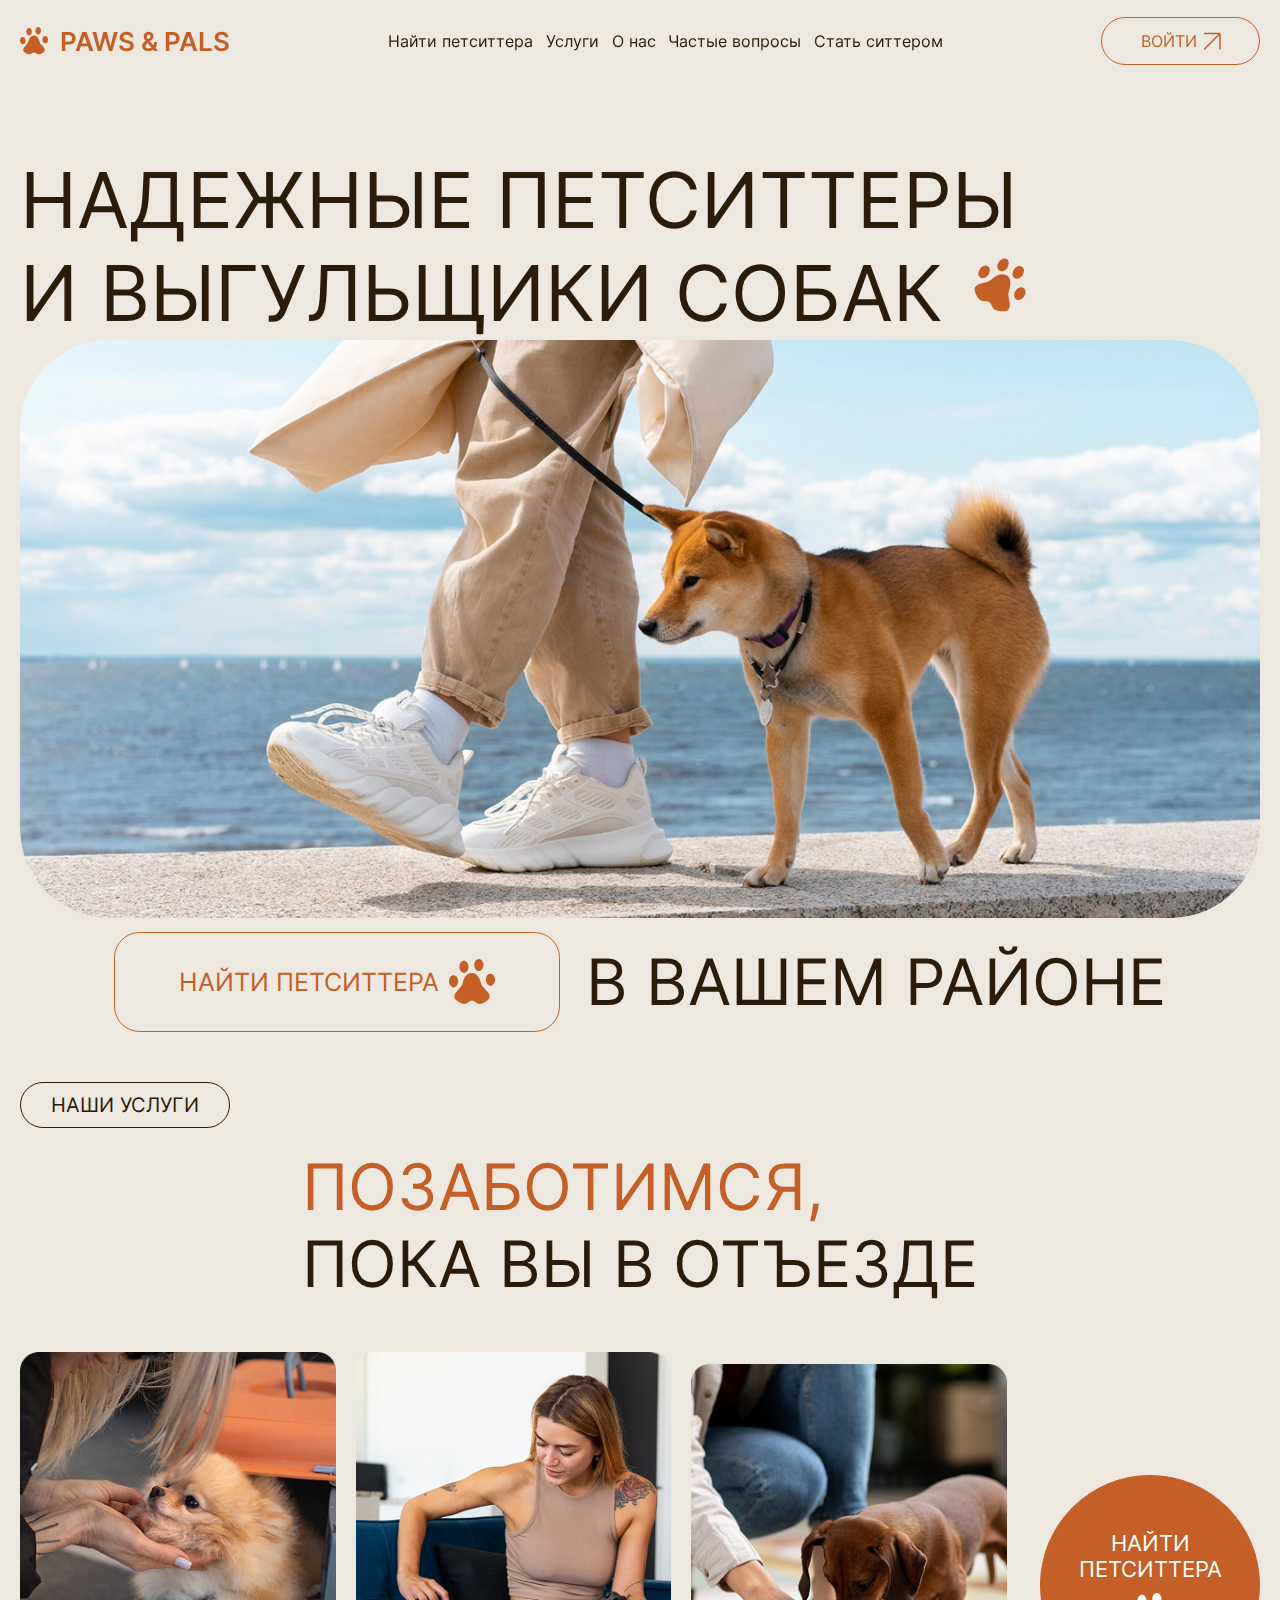
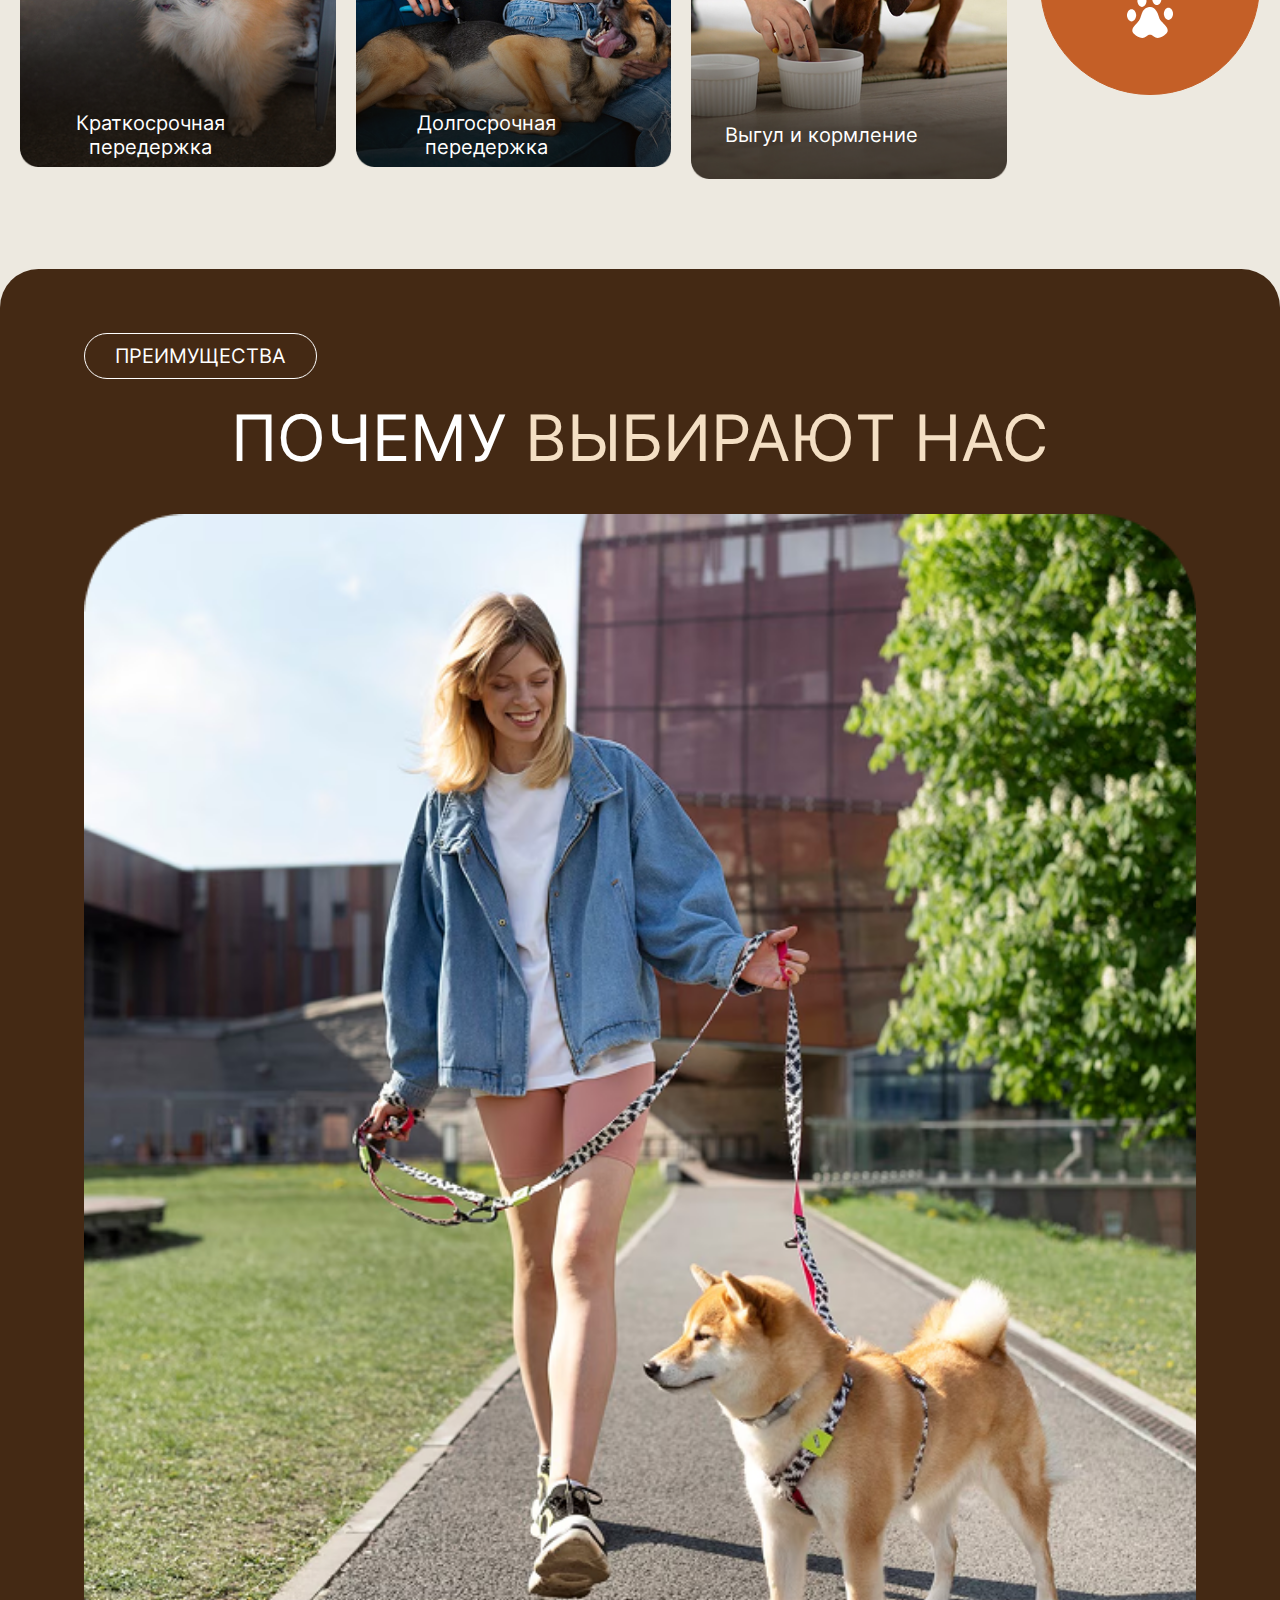
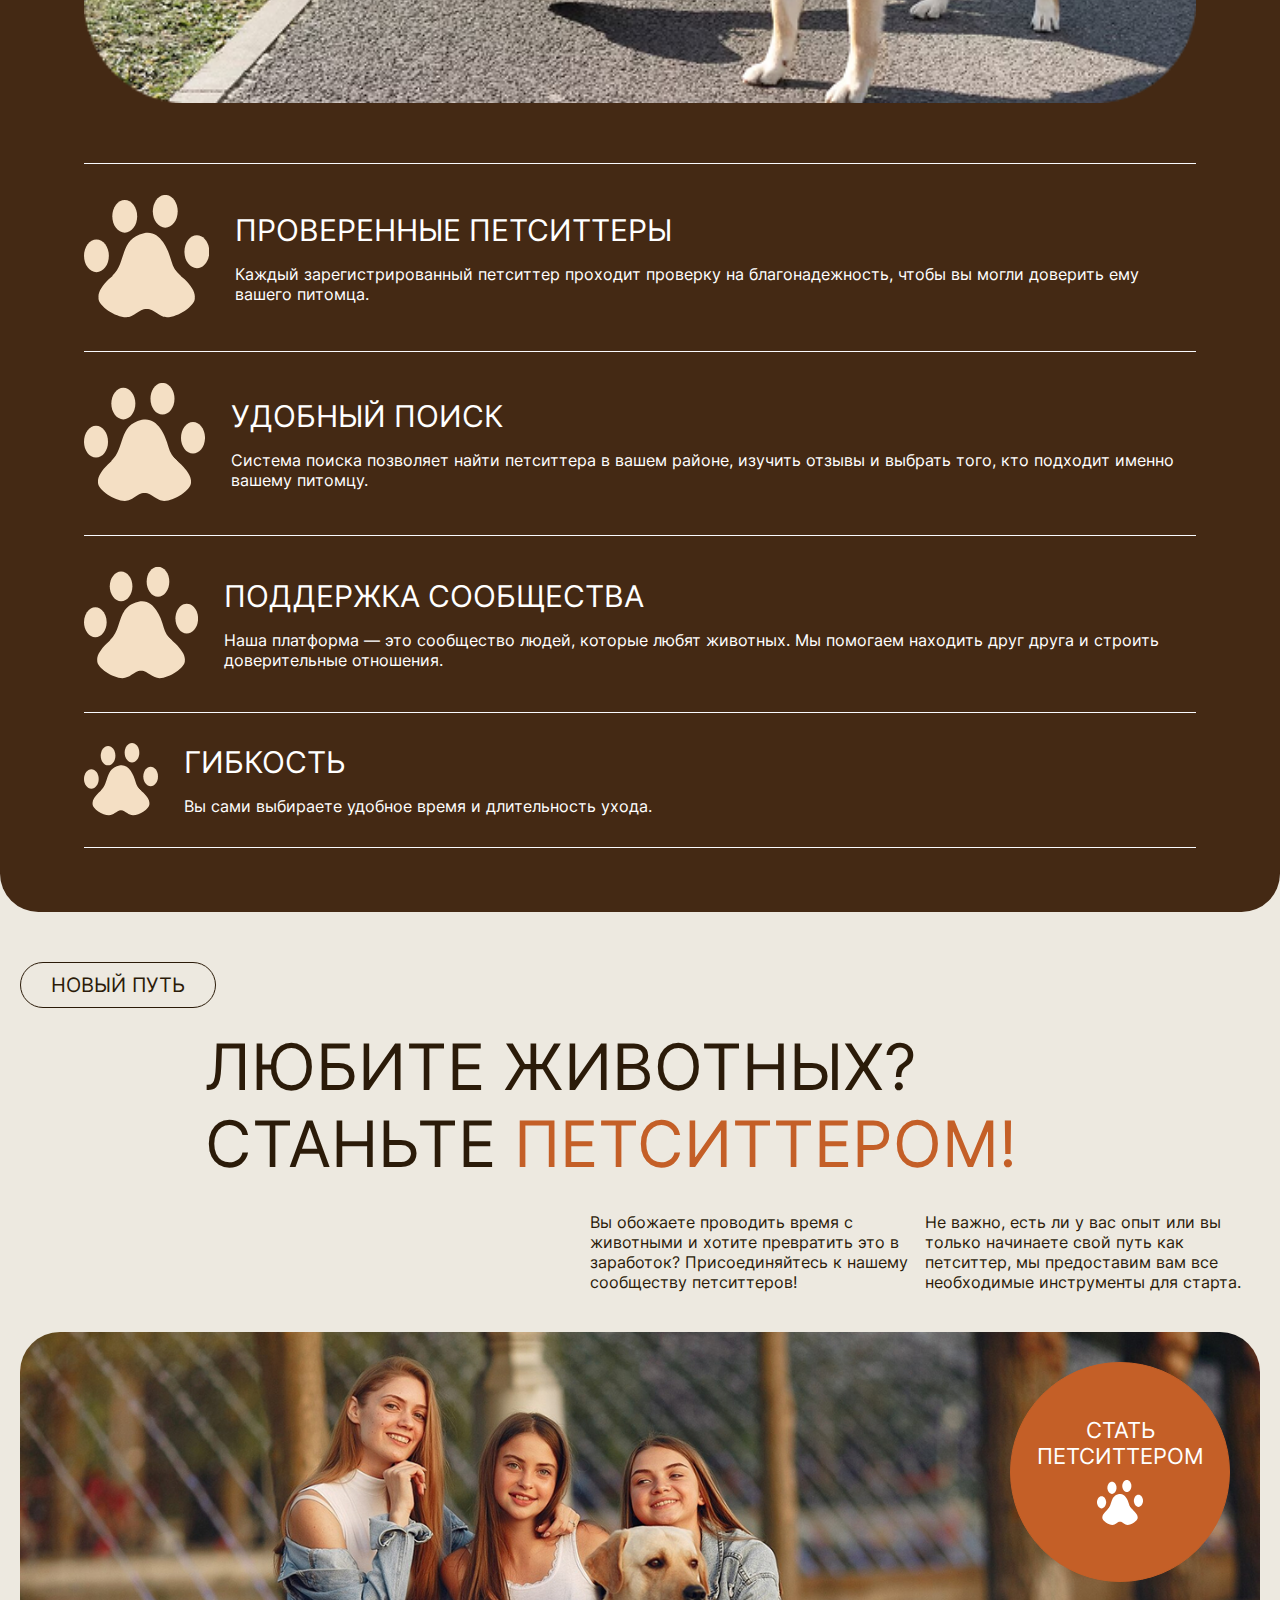
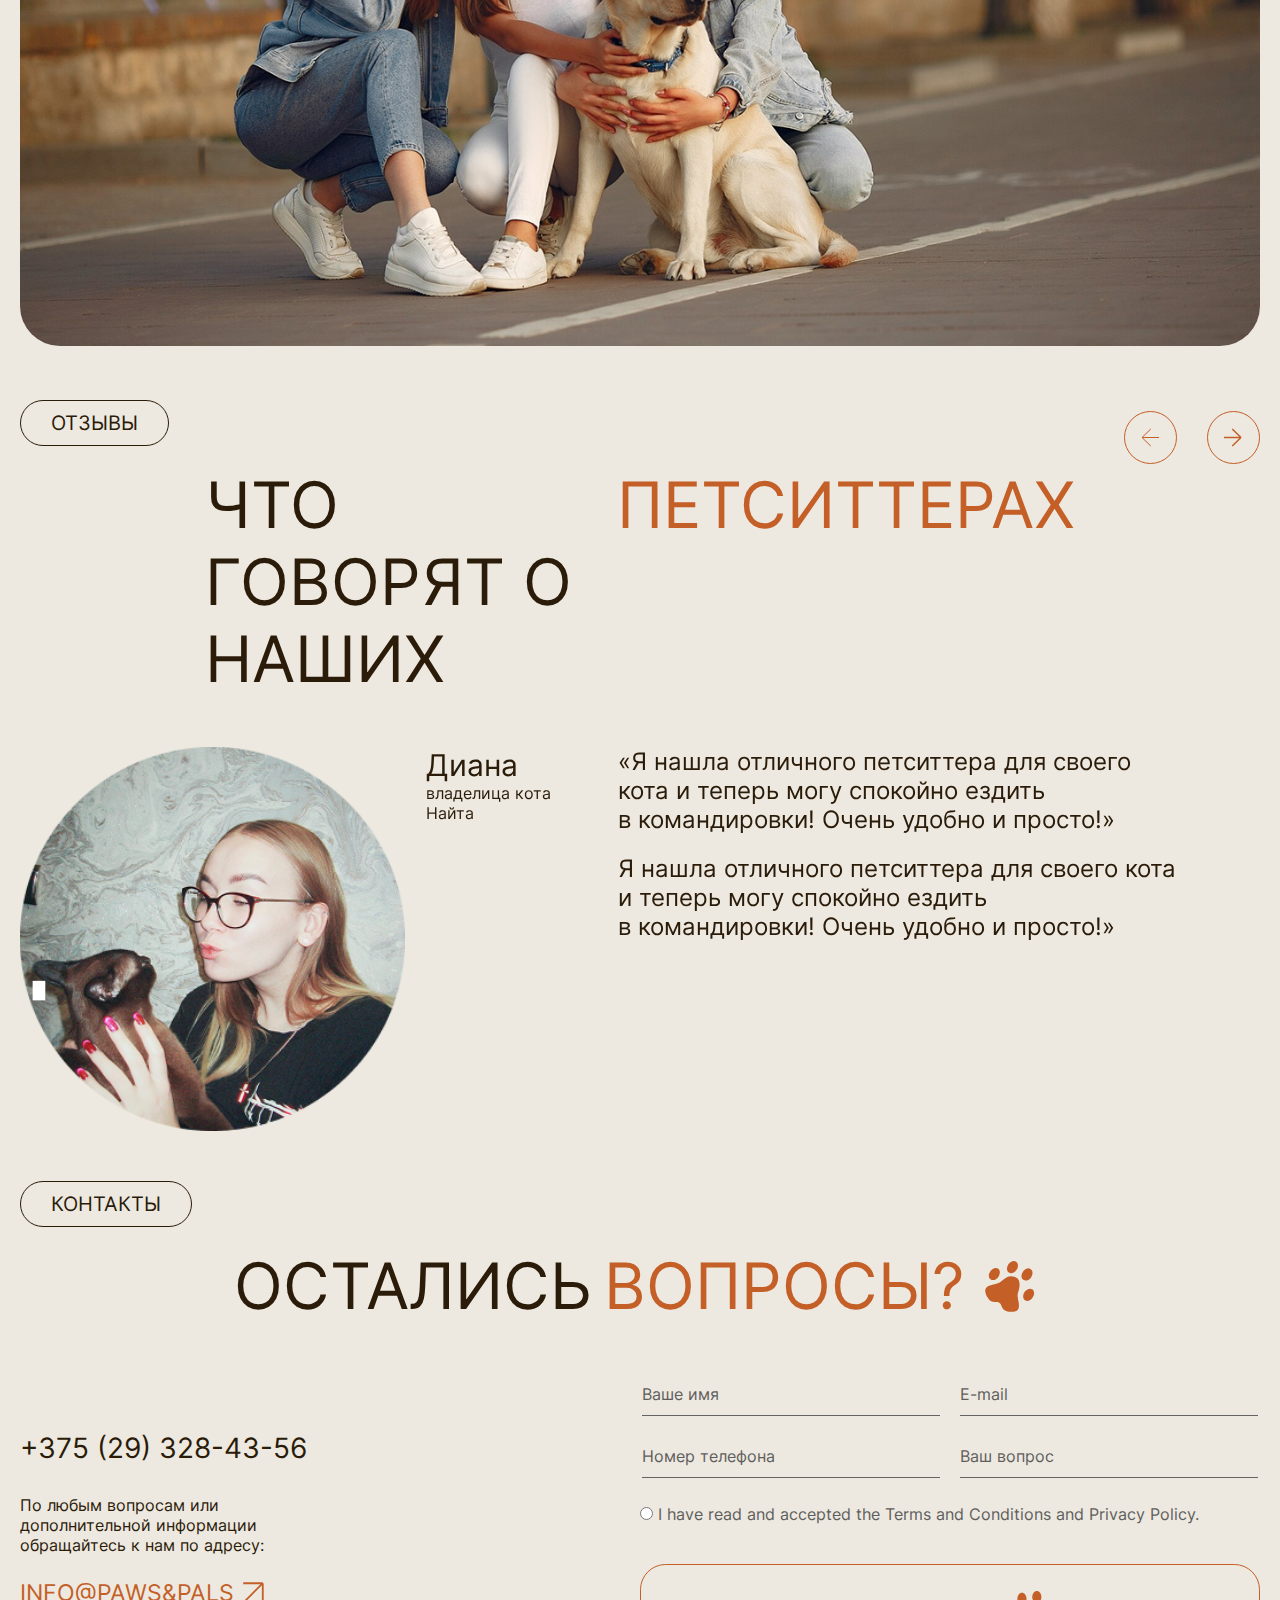
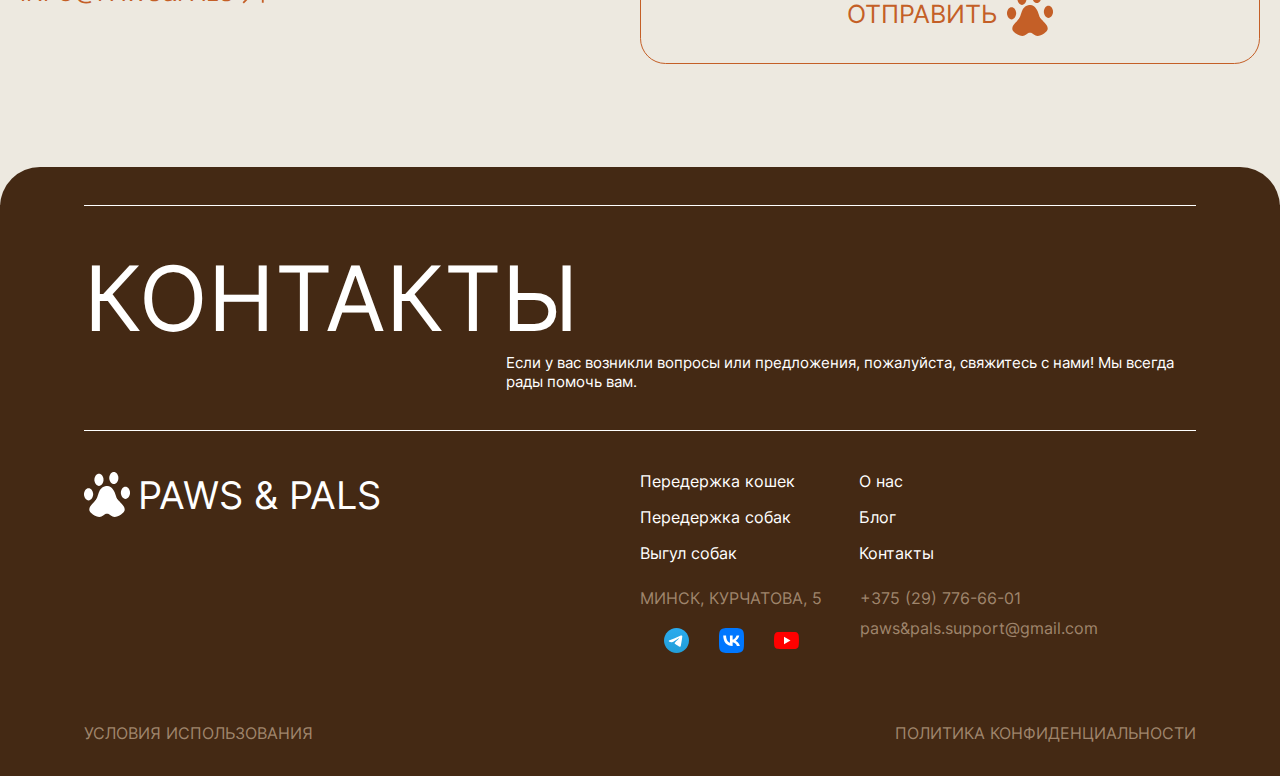
==== commit 8f25fbe0: "доработка страниц" ====
--- a/index.html
+++ b/index.html
@@ -208,7 +208,7 @@
 						<p class="block__name">Отзывы</p>
 						<div class="second-title__block">
 							<h2 class="second__title">
-							<p>Что говорят о наших <span>петситтерах</span></p>
+								<p class="text-center">Что говорят о наших <span>петситтерах</span></p>
 							</h2>
 						</div>
 					</div>
--- a/css/style.css
+++ b/css/style.css
@@ -288,6 +288,7 @@
 	font-size: var(--font-size);
 	height: clamp(183px, 2vh, 220px);
 	width: 220px;
+	height: 220px;
 	border-radius: 100%;
 	background-color: var(--btn-color);
 	color: var(--wh-color);
@@ -342,7 +343,7 @@
 	--font-size: clamp(17px, 2vw, 20px);
 	font-size: var(--font-size);
 	bottom: 60px;
-	z-index: 10;
+	z-index: 1;
 	text-align: center;
 	color: white;
 	width: 100%;
@@ -451,8 +452,17 @@
 	position: relative;
 }
 
+.text-center {
+	display: flex;
+	justify-content: center;
+}
+
 .reviews .block-second__title {
 	margin-bottom: 50px;
+}
+
+.second__title p {
+	max-width: 870px;
 }
 
 .user__info {
@@ -1048,9 +1058,10 @@
 }
 
 .filter {
+	justify-content: center;
 	width: 100%;
 	max-width: 100%;
-	gap: clamp(20px, 6vw, 120px);
+	position: relative;
 	padding: clamp(20px, 2vw, 40px) clamp(20px, 6vw, 184px) clamp(20px, 2vw, 60px);
 	align-items: start;
 	background-color: var(--wh-color);
@@ -1374,6 +1385,10 @@
 @media (max-width: 1000px) {
 	.header__burger {
 		display: block;
+	}
+
+	.second__title p {
+		max-width: 100%;
 	}
 
 	.header__nav {
@@ -1431,6 +1446,7 @@
 
 	.main__text {
 		width: 100%;
+		text-align: left;
 	}
 
 	.main__row {
@@ -1497,6 +1513,10 @@
 		text-align: center;
 	}
 
+	.second-title__block {
+		justify-content: start;
+	}
+
 	.swiper-css-mode .swiper-button-prev {
 		left: 75%;
 	}
@@ -1683,7 +1703,7 @@
 	--font-wght: 500;
 	font-size: var(--font-size);
 	color: var(--btn-color);
-	font-variation-settings: "wght" var(--font-wght), "wdth" var(--font-wdth);
+	font-variation-settings: "wght" var(--font-wght);
 	margin-bottom: 20px;
 }
 
@@ -1691,4 +1711,104 @@
 	position: absolute;
 	top: 30px;
 	right: 0px;
+}
+
+.tab-button.active {
+	background-color: var(--btn-color);
+	color: white;
+}
+
+.tab-content {
+	gap: clamp(20px, 6vw, 120px);
+}
+
+.tabs {
+	width: 100%;
+	justify-content: center;
+}
+
+.tab-button-walk,
+.tab-button-shelter {
+
+	padding: 14px 80px;
+	border: 1px solid var(--btn-color);
+}
+
+.tab-button-walk {
+	border-top-right-radius: 40px;
+	border-bottom-right-radius: 40px;
+}
+
+.tab-button-shelter {
+	border-top-left-radius: 40px;
+	border-bottom-left-radius: 40px;
+}
+
+.span-block {
+	display: block;
+	text-align: center;
+	font-size: 18px;
+}
+
+.span-text {
+	font-size: clamp(16px, 3vw, 28px);
+	--font-wght: 500;
+	text-transform: uppercase;
+	font-variation-settings: "wght" var(--font-wght);
+}
+
+.range-slider-block {
+	align-items: center;
+	gap: 20px;
+}
+
+.range-slider-block p {
+	margin-bottom: 0px;
+	margin-right: 6px;
+
+}
+
+.range-slider-block span {
+	--font-wght: 500;
+	font-variation-settings: "wght" var(--font-wght);
+}
+
+.range-slider-text {
+	--font-size: clamp(16px, 2vw, 20px);
+	font-size: var(--font-size);
+}
+
+.get-behind-petsitter {
+	position: absolute;
+	top: 0;
+	display: flex;
+	flex-direction: column;
+	align-items: center;
+	justify-content: center;
+	right: 0;
+	width: 257px;
+	height: 80px;
+	gap: 6px;
+	color: var(--wh-color);
+	background-color: #442914;
+	border-top-right-radius: 40px;
+	border-bottom-left-radius: 40px;
+}
+
+.span-font-size-14 {
+	text-align: center;
+	--font-size: 14px;
+	font-size: var(--font-size);
+}
+
+.span-font-size-12 {
+	text-align: center;
+	text-transform: uppercase;
+	--font-size: 12px;
+	--font-weight: 500;
+	width: 100%;
+	max-width: 166px;
+	font-size: var(--font-size);
+	font-weight: var(--font-weight);
+	font-variation-settings: "wght" var(--font-wght);
 }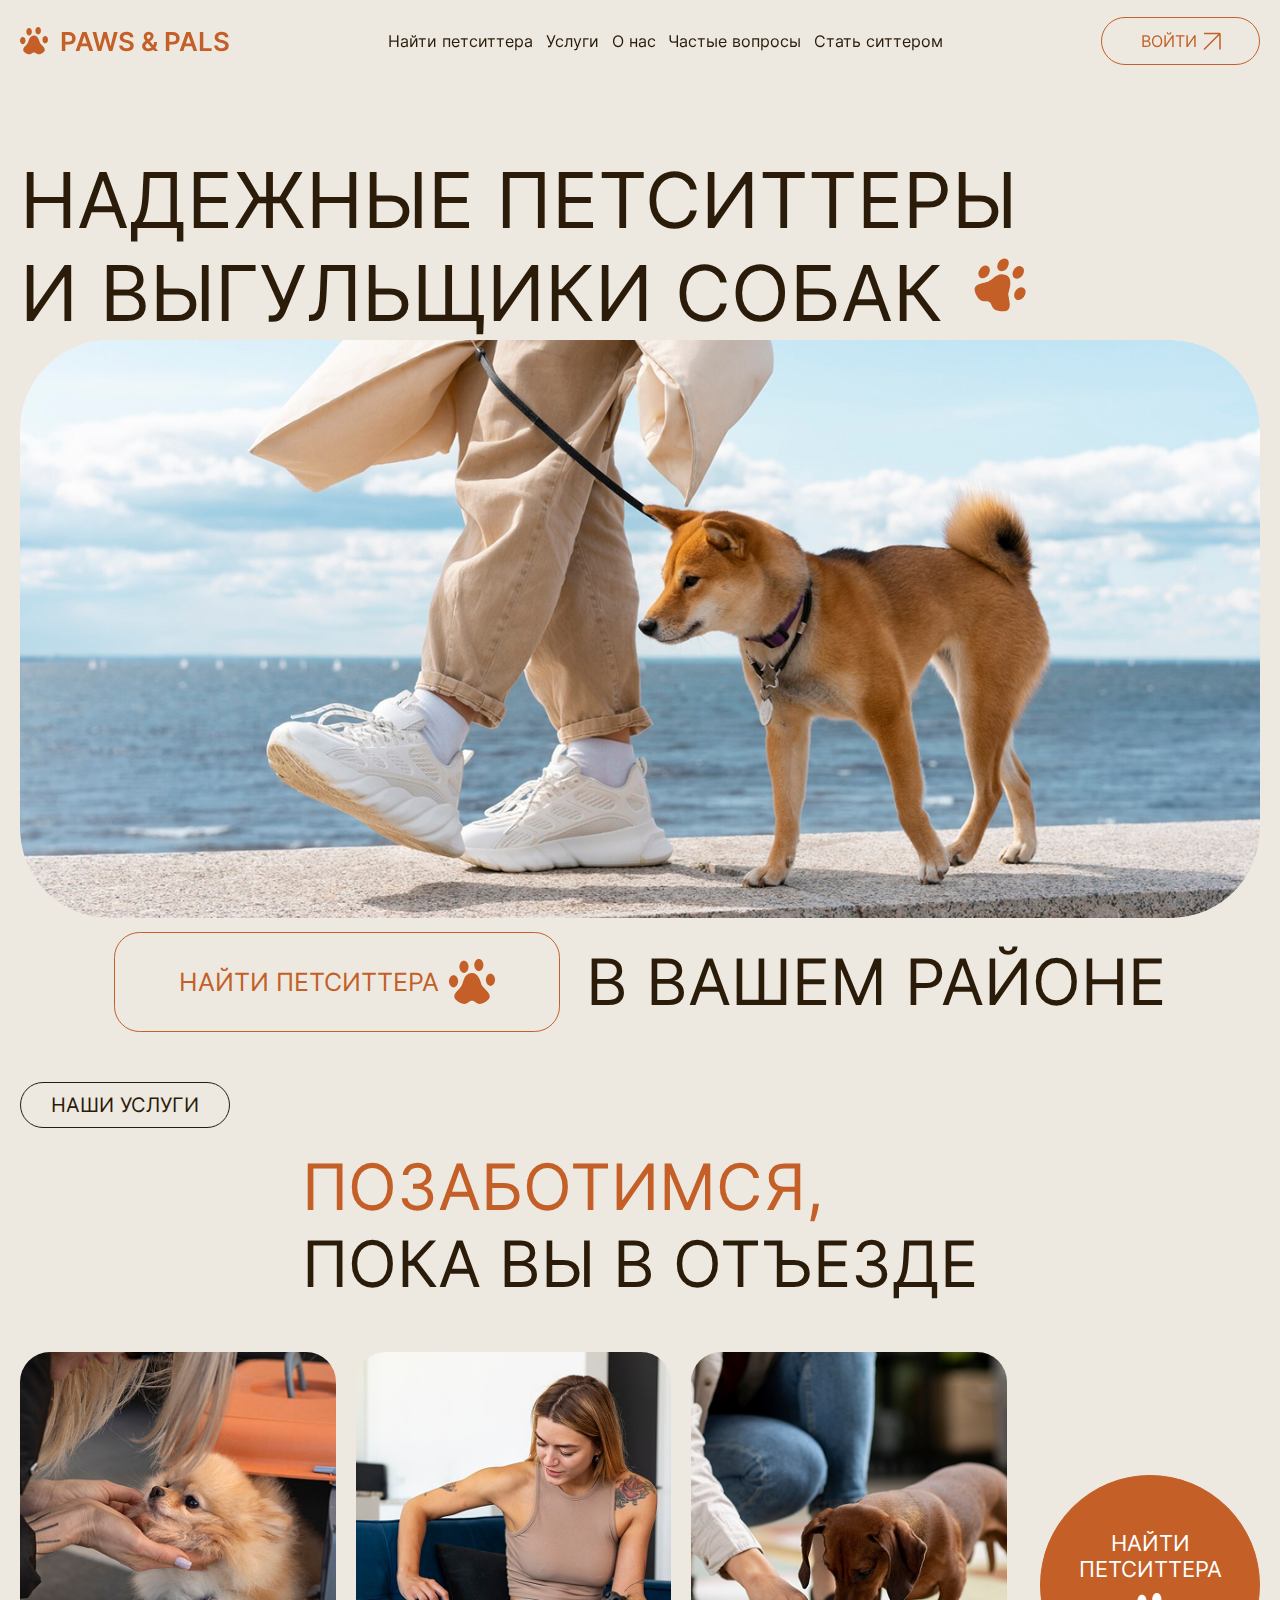
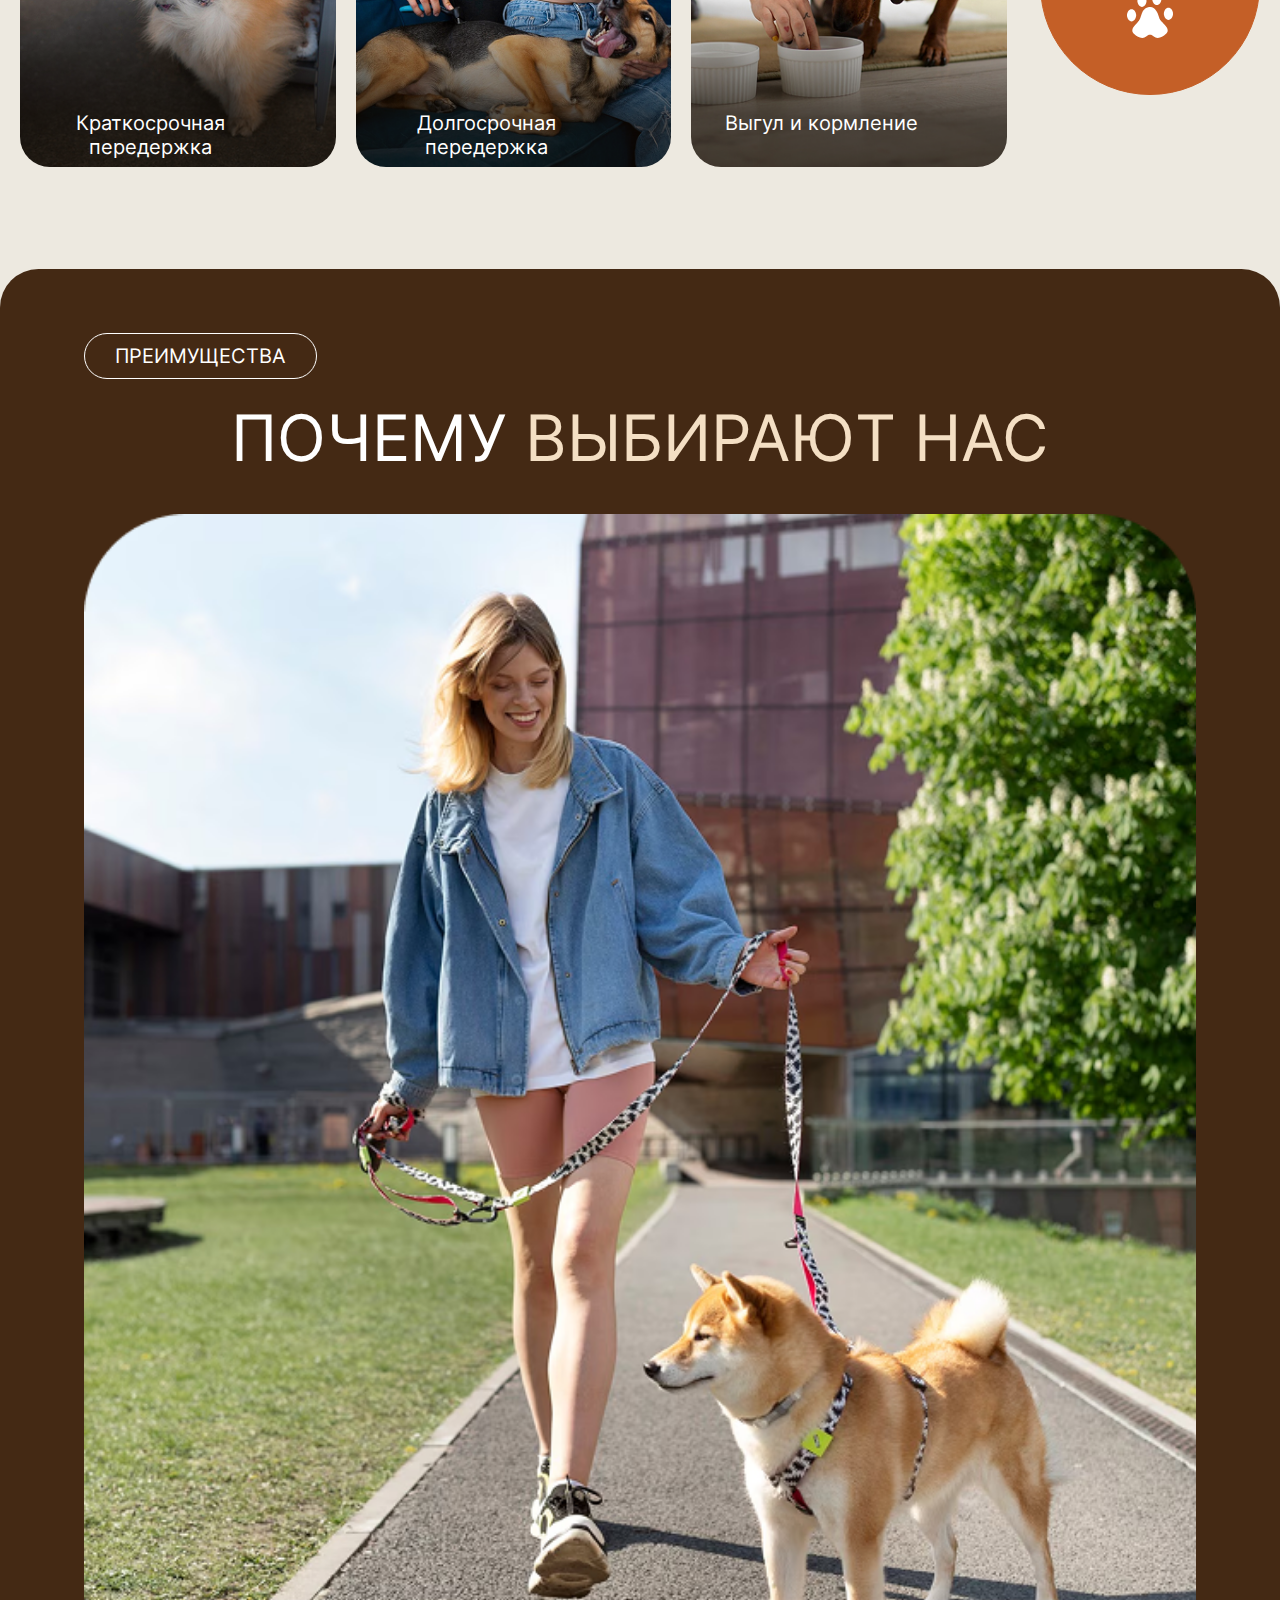
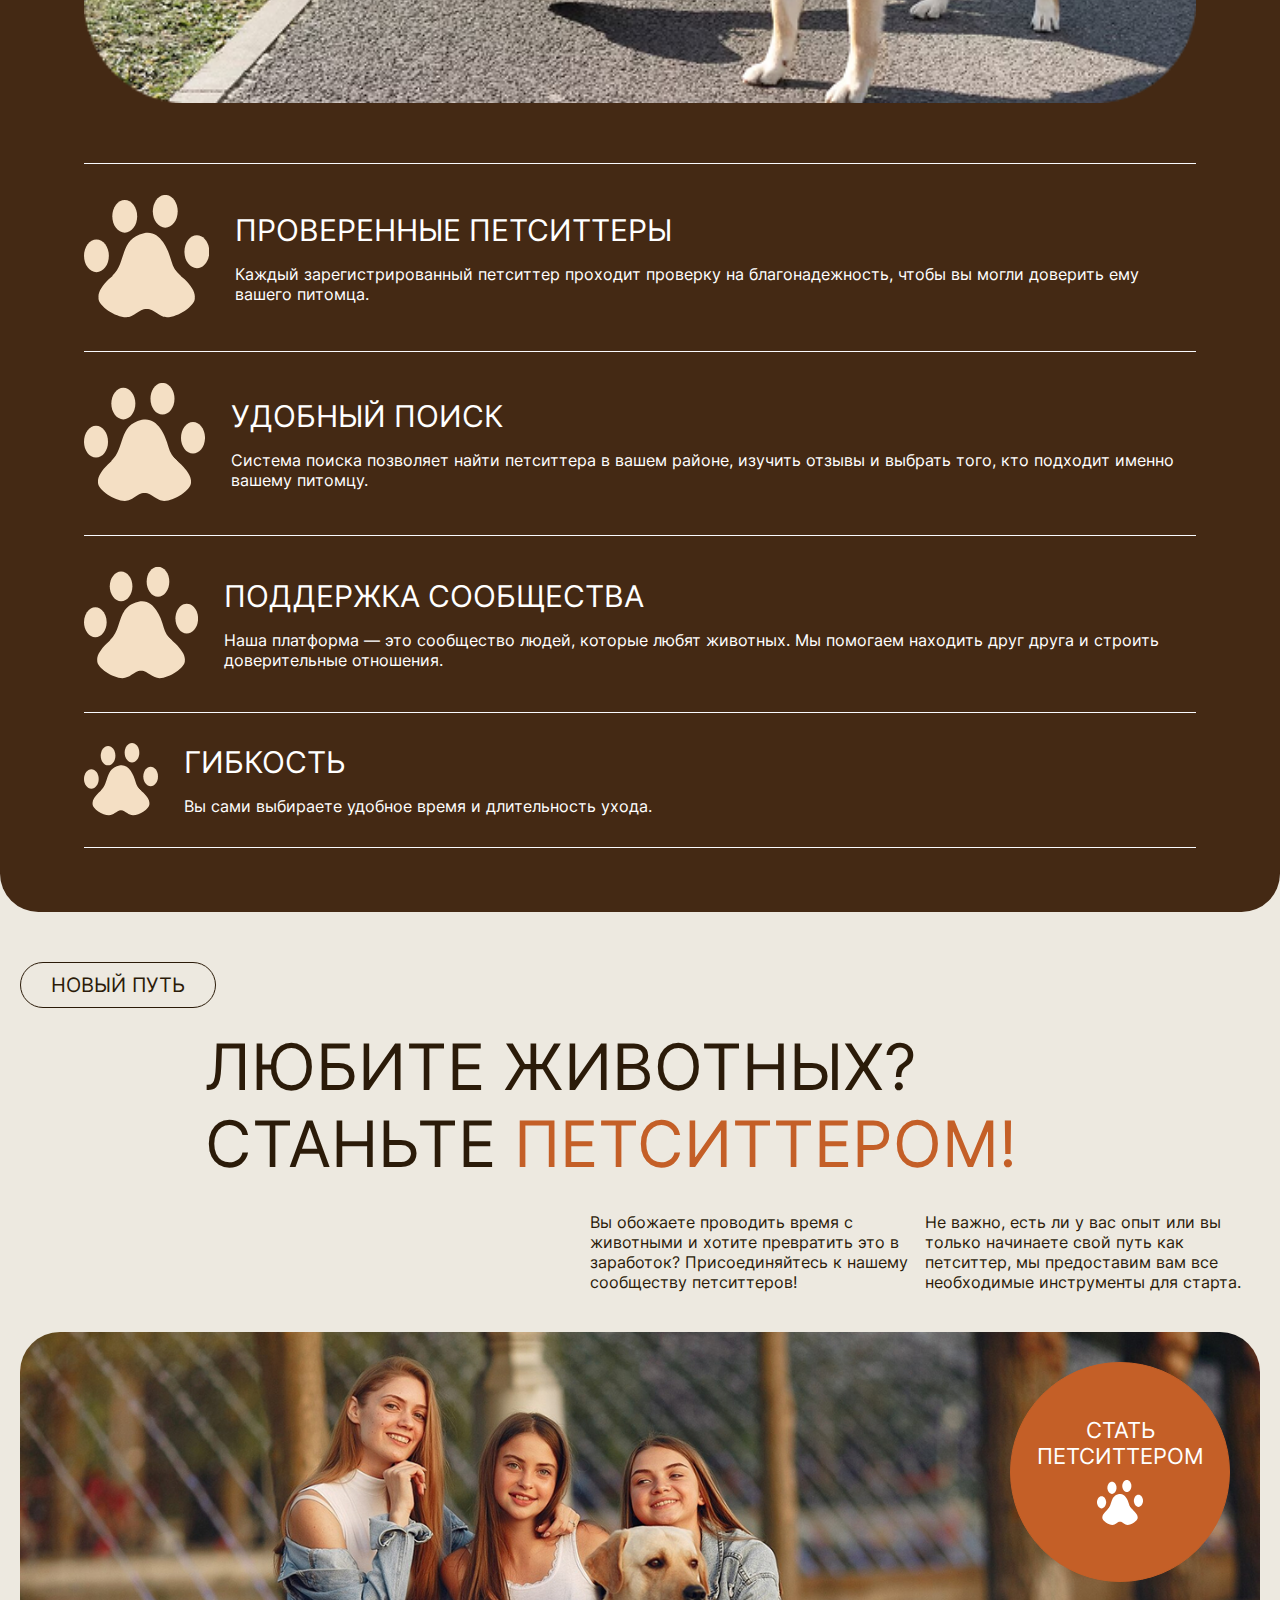
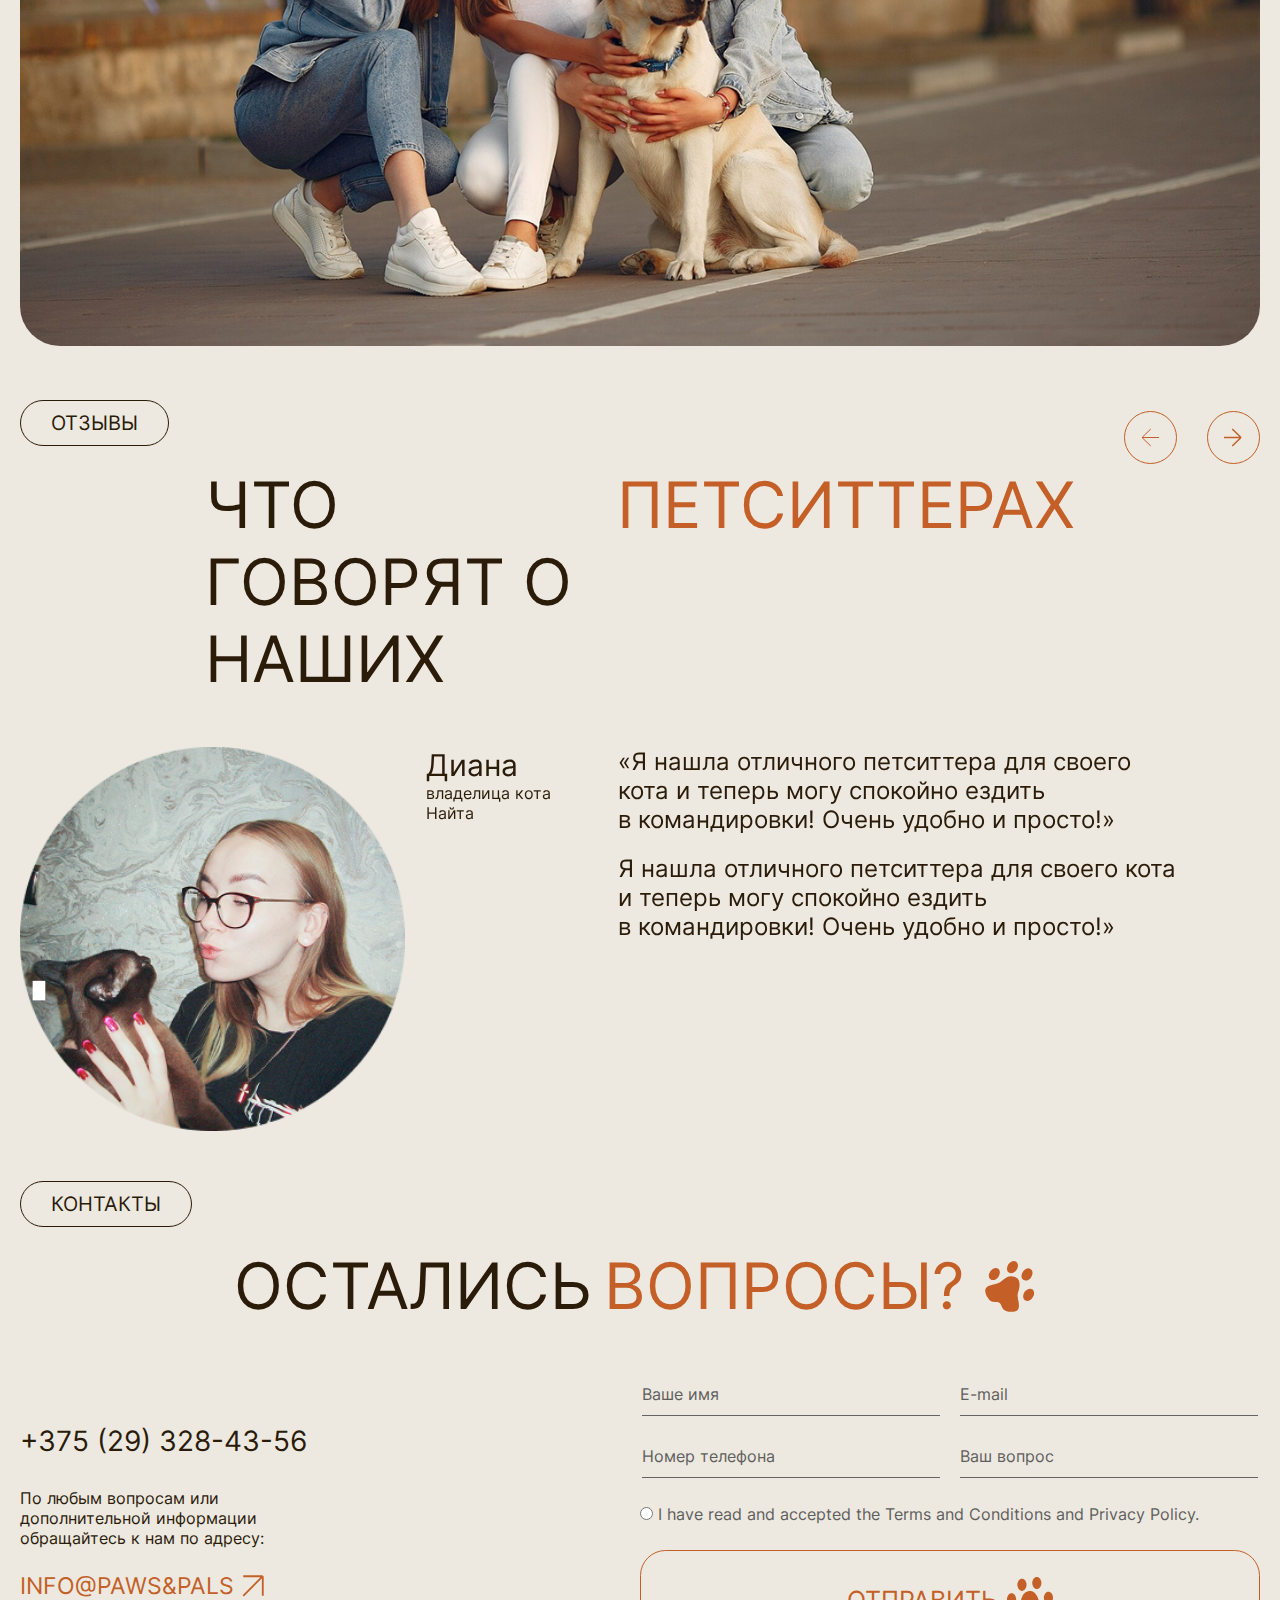
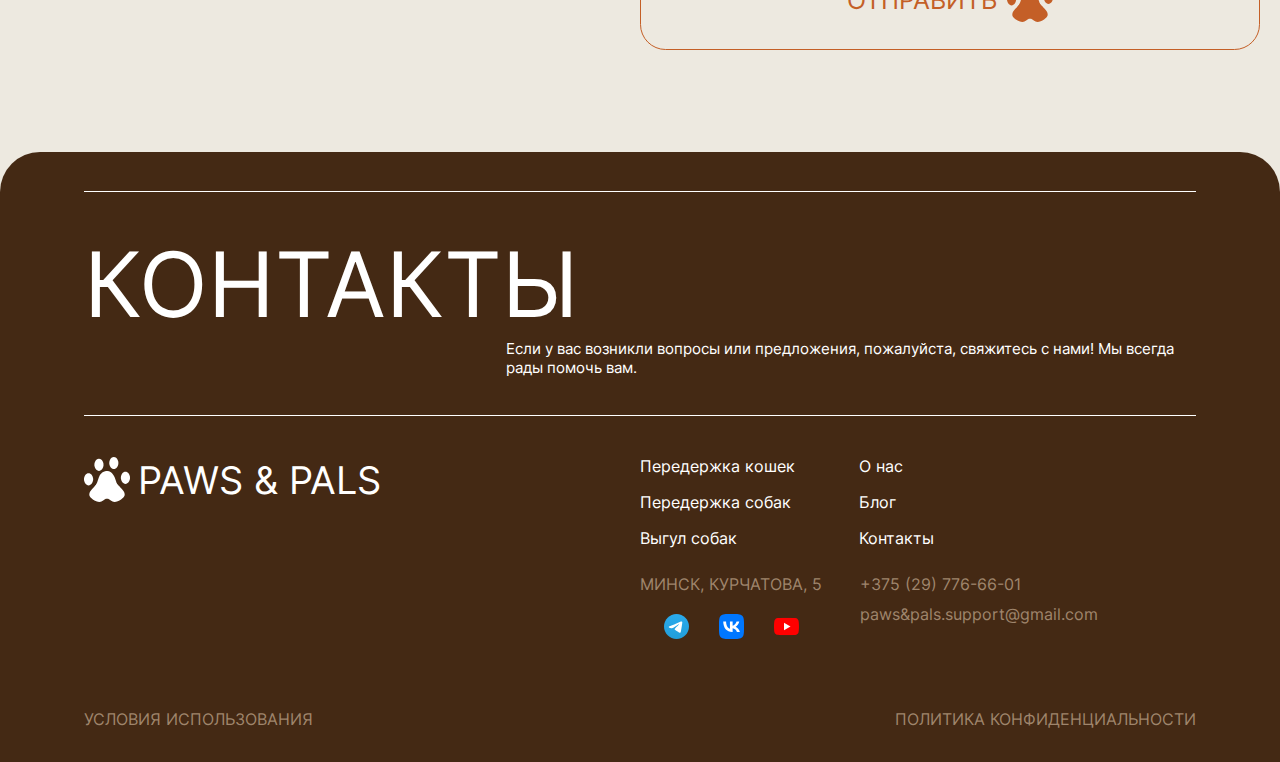
==== commit 146a7934: "доработка страниц" ====
--- a/index.html
+++ b/index.html
@@ -21,15 +21,15 @@
 						class="pawsicon">
 						<use xlink:href="./images/svg/paws.svg#pawsicon"></use>
 					</svg><span>Paws & Pals</span></a>
-				<nav class="header__nav">
-					<ul class="flex-style-row">
-						<li><a href="./get-petsitter.html">Найти петситтера</a></li>
-						<li><a href="#services">Услуги</a></li>
-						<li><a href="./about-us.html">О нас</a></li>
-						<li><a href="#questions">Частые вопросы</a></li>
-						<li><a href="#getsitter">Стать ситтером</a></li>
-					</ul>
-				</nav>
+					<nav class="header__nav">
+						<ul class="flex-style-row">
+							<li><a href="./get-petsitter.html">Найти петситтера</a></li>
+							<li><a href="#services">Услуги</a></li>
+							<li><a href="./about-us.html">О нас</a></li>
+							<li><a href="./questions.html">Частые вопросы</a></li>
+							<li><a href="./become-petsitter.html">Стать ситтером</a></li>
+						</ul>
+					</nav>
 				<div class="header-block flex-style-row">
 					<button type="button" class="header__button button  flex-style-row button-hover"
 						onclick="location.href='auth.html'">
@@ -45,7 +45,7 @@
 					</div>
 				</div>
 			</div>
-		</header>
+		</header>	
 		<main class="main flex-style-column main-style-petsitter">
 			<section class="main__section">
 				<h1 class="title">
--- a/css/style.css
+++ b/css/style.css
@@ -184,7 +184,7 @@
 }
 
 .button-text-style {
-	--font-size: clamp(17px, 3vw, 25px);
+	--font-size: clamp(16px, 2vw, 25px);
 	font-size: var(--font-size);
 	padding: clamp(10px, 2vw, 25px);
 }
@@ -351,10 +351,21 @@
 	position: relative;
 }
 
+.services__card {
+	flex: 1 1 25%;
+	align-self: start;
+}
+
 .services__cards {
 	position: relative;
 	justify-content: start;
 	gap: 20px;
+}
+
+.services__card img {
+	width: 100%;
+	height: 100%;
+	border-radius: 30px;
 }
 
 .advantages {
@@ -369,6 +380,10 @@
 
 }
 
+.process__title {
+	display: inline;
+}
+
 .advantages__content {
 	gap: 60px;
 }
@@ -395,6 +410,27 @@
 	border-bottom: 1px solid #F9FAFE;
 	gap: clamp(12px, 2vw, 30px);
 	padding: clamp(10px, 3vw, 30px) 0px;
+}
+
+
+
+.process {
+	gap: 50px;
+}
+
+.process img {
+	align-self: start;
+	border-radius: 60px;
+}
+
+
+.border-black {
+	border-top: 1px solid #444444;
+	border-bottom: none;
+}
+
+.advantages__list .border-black:first-child {
+	border-top: 1px solid #444444;
 }
 
 .advantages__list li:first-child {
@@ -690,7 +726,7 @@
 
 .form-style {
 	flex: 0 1 50%;
-	gap: 40px;
+	gap: clamp(20px, 2vw, 40px);
 }
 
 .input__placeholder {
@@ -1043,7 +1079,7 @@
 .input__block {
 	flex: 1 1 50%;
 	text-align: left;
-	gap: 30px;
+	gap: clamp(20px, 1vw, 30px);
 	height: 100%;
 	min-height: 459px;
 }
@@ -1051,7 +1087,7 @@
 .input__block p {
 	--font-size: clamp(15px, 2vw, 24px);
 	--font-wght: 500;
-	margin-bottom: 20px;
+	margin-bottom: clamp(10px, 2vw, 20px);
 	font-variation-settings: "wght" var(--font-wght), "wdth" var(--font-wdth);
 
 	font-size: var(--font-size);
@@ -1300,6 +1336,250 @@
 	color: #6F6F6F;
 }
 
+.question__text {
+	--font-size: 24px;
+	padding: 30px 0px;
+	font-size: var(--font-size);
+	border-top: 1px solid #444444;
+	border-bottom: 1px solid #444444;
+	justify-content: space-between;
+}
+
+.question__text-answer {
+	--font-size: 18px;
+	font-size: var(--font-size);
+	padding: 30px 0px;
+	position: relative;
+
+}
+
+.question__text-answer {
+	align-items: start;
+}
+
+.question__text-answer span {
+	--font-size: 24px;
+	--font-wght: 500;
+	font-size: var(--font-size);
+	color: var(--btn-color);
+	font-variation-settings: "wght" var(--font-wght);
+	margin-bottom: 20px;
+}
+
+.question__text-answer svg {
+	position: absolute;
+	top: 30px;
+	right: 0px;
+}
+
+.tab-button.active {
+	background-color: var(--btn-color);
+	color: white;
+}
+
+.tab-content {
+	gap: clamp(20px, 6vw, 120px);
+}
+
+.tabs {
+	width: 100%;
+	justify-content: center;
+}
+
+.tab-button-walk,
+.tab-button-shelter {
+
+	padding: clamp(7px, 1vw, 14px) clamp(20px, 3vw, 80px);
+	border: 1px solid var(--btn-color);
+}
+
+.tab-button-walk {
+	border-top-right-radius: 40px;
+	border-bottom-right-radius: 40px;
+}
+
+.tab-button-shelter {
+	border-top-left-radius: 40px;
+	border-bottom-left-radius: 40px;
+}
+
+.span-block {
+	display: block;
+	text-align: center;
+	font-size: clamp(12px, 2vw, 18px);
+}
+
+.span-text {
+	font-size: clamp(14px, 2vw, 28px);
+	--font-wght: 500;
+	text-transform: uppercase;
+	font-variation-settings: "wght" var(--font-wght);
+}
+
+.range-slider-block {
+	align-items: center;
+	gap: 20px;
+}
+
+.range-slider-block p {
+	margin-bottom: 0px;
+	margin-right: 6px;
+
+}
+
+.range-slider-block span {
+	--font-wght: 500;
+	font-variation-settings: "wght" var(--font-wght);
+}
+
+.range-slider-text {
+	--font-size: clamp(16px, 2vw, 20px);
+	font-size: var(--font-size);
+}
+
+.get-behind-petsitter {
+	position: absolute;
+	top: 0;
+	display: flex;
+	flex-direction: column;
+	align-items: center;
+	justify-content: center;
+	right: 0;
+	width: 257px;
+	height: 80px;
+	gap: 6px;
+	color: var(--wh-color);
+	background-color: #442914;
+	border-top-right-radius: 40px;
+	border-bottom-left-radius: 40px;
+}
+
+.span-font-size-14 {
+	text-align: center;
+	--font-size: 14px;
+	font-size: var(--font-size);
+}
+
+.span-font-size-12 {
+	text-align: center;
+	text-transform: uppercase;
+	--font-size: 12px;
+	--font-weight: 500;
+	width: 100%;
+	max-width: 166px;
+	font-size: var(--font-size);
+	font-weight: var(--font-weight);
+	font-variation-settings: "wght" var(--font-wght);
+}
+
+.yandex-map {
+	flex: 1 1 50%;
+	min-height: 1250px;
+}
+
+.find-anouncement__block {
+	gap: 20px;
+}
+
+.find__cards {
+	flex: 1 1 50%;
+	gap: 26px;
+}
+
+.find__card {
+	gap: 18px;
+	padding: 26px 0px;
+}
+
+.find__card:not(:last-child) {
+	border-bottom: 1px solid #444444;
+}
+
+.review-paws-icon {
+	width: 24px;
+	height: 24px;
+}
+
+.yandex-map {
+	flex: 1 1 50%;
+}
+
+.image-profile {
+	width: 160px;
+	height: 160px;
+	border-radius: 30px;
+}
+
+.card__description {
+	width: 100%;
+}
+
+.text-comment {
+	width: 100%;
+	max-width: 512px;
+	display: -webkit-box;
+	-webkit-box-orient: vertical;
+	-webkit-line-clamp: 2;
+	overflow: hidden;
+	text-overflow: ellipsis;
+	line-height: 1.5;
+}
+
+.find__title {
+	margin-bottom: 14px;
+	--font-size: 32px;
+	--font-wght: 500;
+	font-size: var(--font-size);
+	font-variation-settings: "wght" var(--font-wght);
+}
+
+.block-space {
+	justify-content: space-between;
+}
+
+.card__description .block-space {
+	flex-wrap: wrap;
+	row-gap: 15px;
+	margin-bottom: 18px;
+}
+
+.find-card-cost {
+	--font-size: 26px;
+	--font-wght: 500;
+	font-size: var(--font-size);
+	color: var(--btn-color);
+	font-variation-settings: "wght" var(--font-wght);
+}
+
+.find-name {
+	margin-bottom: 6px;
+	--font-size: 22px;
+	--font-wght: 500;
+	font-size: var(--font-size);
+	font-variation-settings: "wght" var(--font-wght);
+}
+
+.find-card-adress {}
+
+.find-description {
+	justify-content: start;
+	align-items: center;
+	flex-wrap: wrap;
+	margin-bottom: 16px;
+	gap: 15px;
+	--font-size: 18px;
+	--font-wght: 500;
+	font-variation-settings: "wght" var(--font-wght);
+	font-size: var(--font-size);
+}
+
+.flex-center {
+	display: flex;
+	align-items: center;
+	gap: 5px;
+}
+
+
 @media(max-width:1299.99px) {
 	.advantages__content {
 		flex-direction: column;
@@ -1385,6 +1665,14 @@
 @media (max-width: 1000px) {
 	.header__burger {
 		display: block;
+	}
+
+	.custom-input-date {
+		width: 100%;
+	}
+
+	input[type="date"] {
+		width: 100%;
 	}
 
 	.second__title p {
@@ -1482,12 +1770,23 @@
 	}
 }
 
+@media(max-width:840px) {
+	.yandex-map {
+		display: none;
+	}
+}
+
 @media (max-width: 767.99px) {
 	.footer__info {
 		flex-direction: column;
 		justify-content: space-between;
 	}
 
+	.tab-content {
+		flex-direction: column;
+		justify-content: start;
+	}
+
 	.button-auth {
 		max-width: 250px;
 	}
@@ -1497,7 +1796,12 @@
 	}
 
 	.input__block {
+		width: 100%;
 		min-height: 100%;
+	}
+
+	.tab-button {
+		width: 100%;
 	}
 
 	.header__button {
@@ -1629,6 +1933,16 @@
 		padding: 5px;
 	}
 
+	.image-profile {
+		width: 100%;
+		height: 250px;
+		border-radius: 80px;
+	}
+
+	.find__card {
+		flex-direction: column;
+	}
+
 	.services__button {
 		margin-bottom: 20px;
 	}
@@ -1677,138 +1991,29 @@
 	}
 }
 
-.question__text {
-	--font-size: 24px;
-	padding: 30px 0px;
-	font-size: var(--font-size);
-	border-top: 1px solid #444444;
-	border-bottom: 1px solid #444444;
-	justify-content: space-between;
-}
-
-.question__text-answer {
-	--font-size: 18px;
-	font-size: var(--font-size);
-	padding: 30px 0px;
-	position: relative;
-
-}
-
-.question__text-answer {
-	align-items: start;
-}
-
-.question__text-answer span {
+.card__title {
+	margin-top: 22px;
 	--font-size: 24px;
 	--font-wght: 500;
 	font-size: var(--font-size);
 	color: var(--btn-color);
 	font-variation-settings: "wght" var(--font-wght);
-	margin-bottom: 20px;
-}
-
-.question__text-answer svg {
-	position: absolute;
-	top: 30px;
-	right: 0px;
-}
-
-.tab-button.active {
-	background-color: var(--btn-color);
-	color: white;
-}
-
-.tab-content {
-	gap: clamp(20px, 6vw, 120px);
-}
-
-.tabs {
-	width: 100%;
+}
+
+.card__text {
+	margin-top: 14px;
+}
+
+.card-text__block {
+	flex: 1 1 100%;
+	display: flex;
+	flex-direction: column;
+}
+
+.block-center {
 	justify-content: center;
 }
 
-.tab-button-walk,
-.tab-button-shelter {
-
-	padding: 14px 80px;
-	border: 1px solid var(--btn-color);
-}
-
-.tab-button-walk {
-	border-top-right-radius: 40px;
-	border-bottom-right-radius: 40px;
-}
-
-.tab-button-shelter {
-	border-top-left-radius: 40px;
-	border-bottom-left-radius: 40px;
-}
-
-.span-block {
-	display: block;
-	text-align: center;
-	font-size: 18px;
-}
-
-.span-text {
-	font-size: clamp(16px, 3vw, 28px);
-	--font-wght: 500;
-	text-transform: uppercase;
-	font-variation-settings: "wght" var(--font-wght);
-}
-
-.range-slider-block {
-	align-items: center;
-	gap: 20px;
-}
-
-.range-slider-block p {
-	margin-bottom: 0px;
-	margin-right: 6px;
-
-}
-
-.range-slider-block span {
-	--font-wght: 500;
-	font-variation-settings: "wght" var(--font-wght);
-}
-
-.range-slider-text {
-	--font-size: clamp(16px, 2vw, 20px);
-	font-size: var(--font-size);
-}
-
-.get-behind-petsitter {
-	position: absolute;
-	top: 0;
-	display: flex;
-	flex-direction: column;
-	align-items: center;
-	justify-content: center;
-	right: 0;
-	width: 257px;
-	height: 80px;
-	gap: 6px;
-	color: var(--wh-color);
-	background-color: #442914;
-	border-top-right-radius: 40px;
-	border-bottom-left-radius: 40px;
-}
-
-.span-font-size-14 {
-	text-align: center;
-	--font-size: 14px;
-	font-size: var(--font-size);
-}
-
-.span-font-size-12 {
-	text-align: center;
-	text-transform: uppercase;
-	--font-size: 12px;
-	--font-weight: 500;
-	width: 100%;
-	max-width: 166px;
-	font-size: var(--font-size);
-	font-weight: var(--font-weight);
-	font-variation-settings: "wght" var(--font-wght);
+li.border-black {
+	border-bottom: none;
 }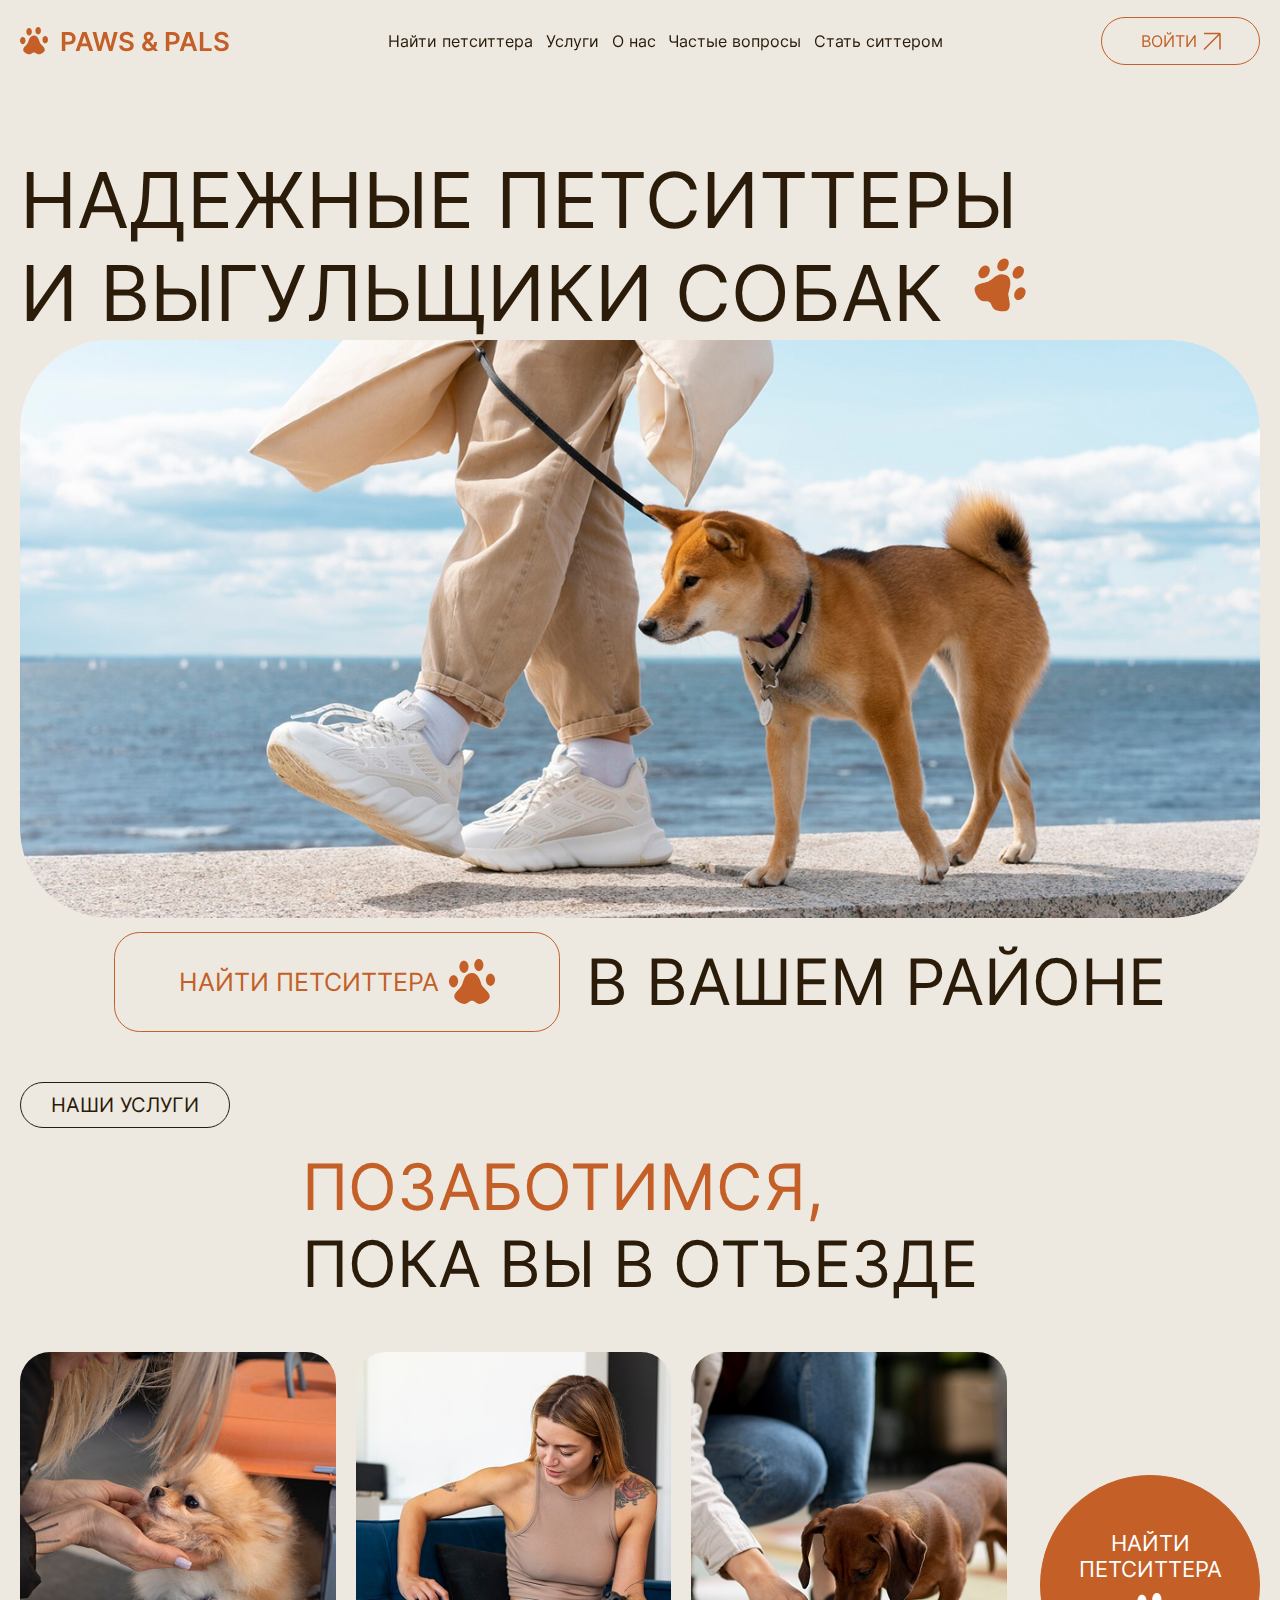
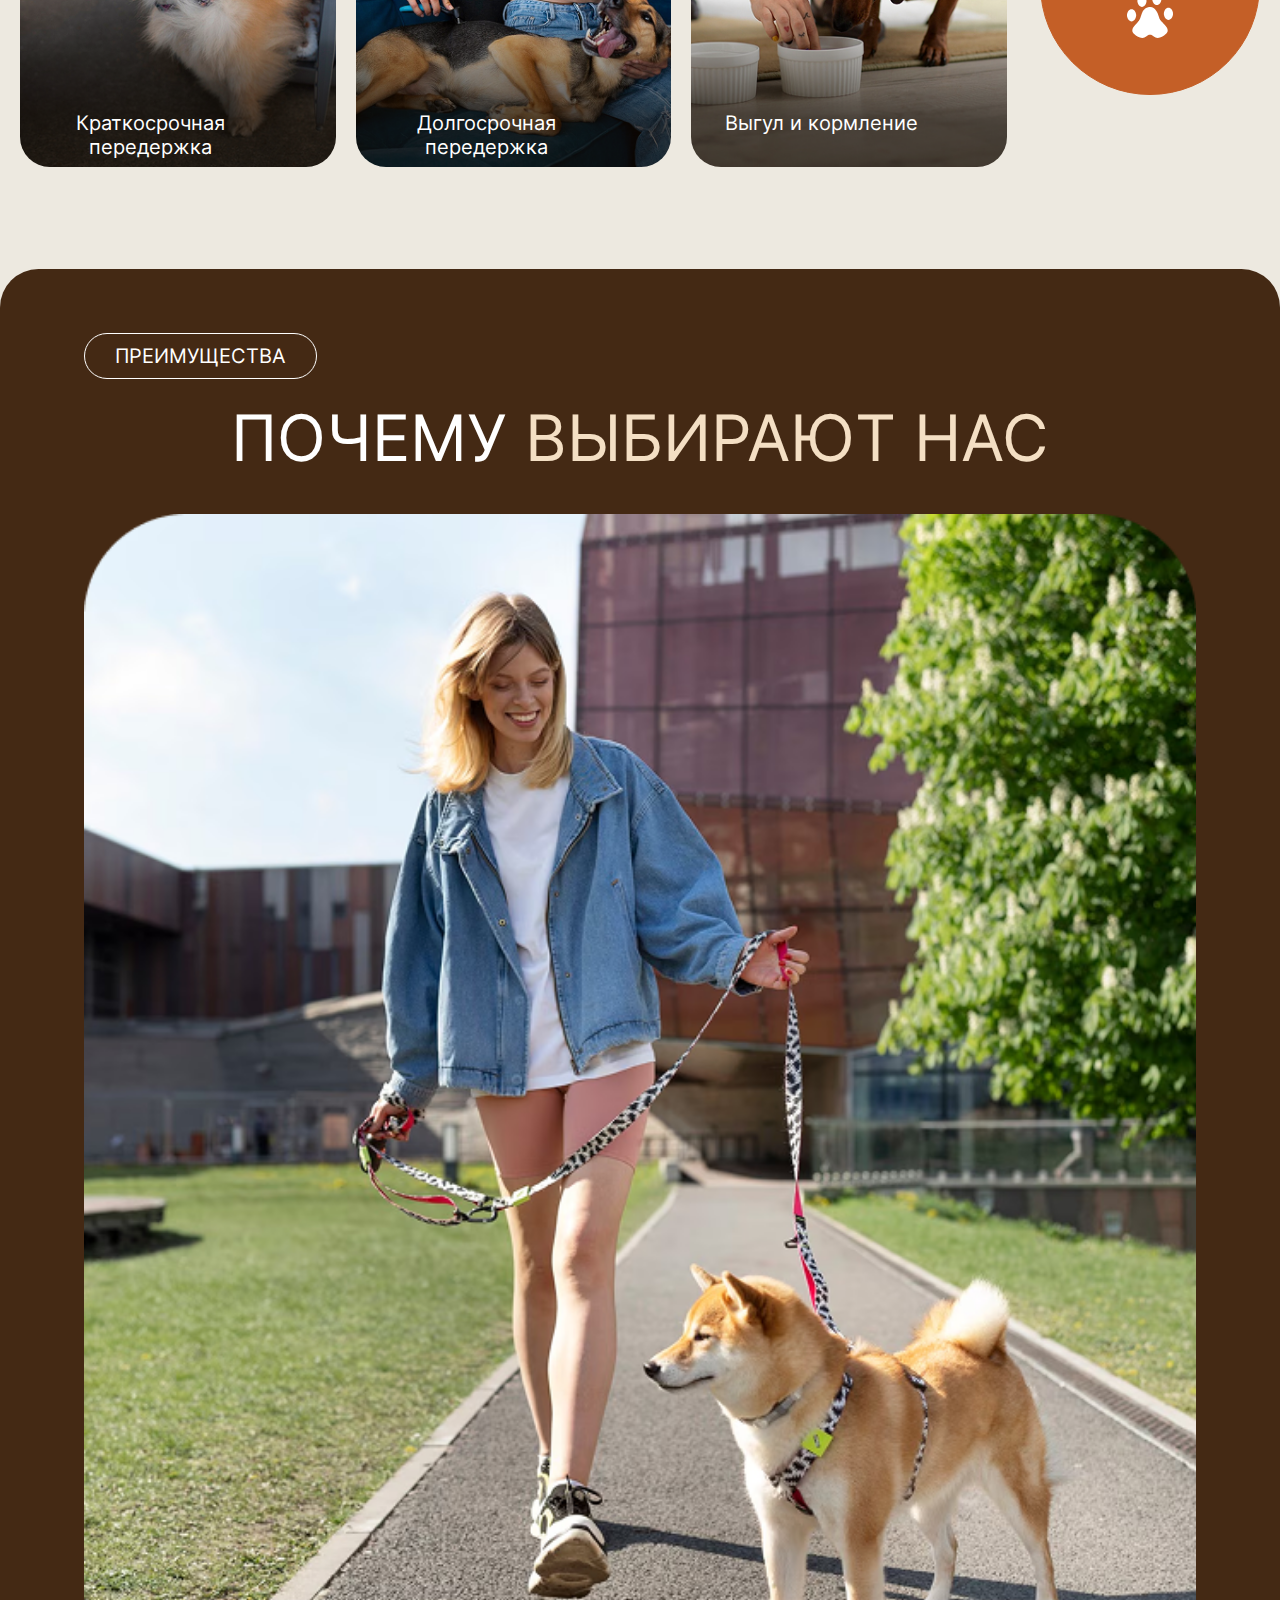
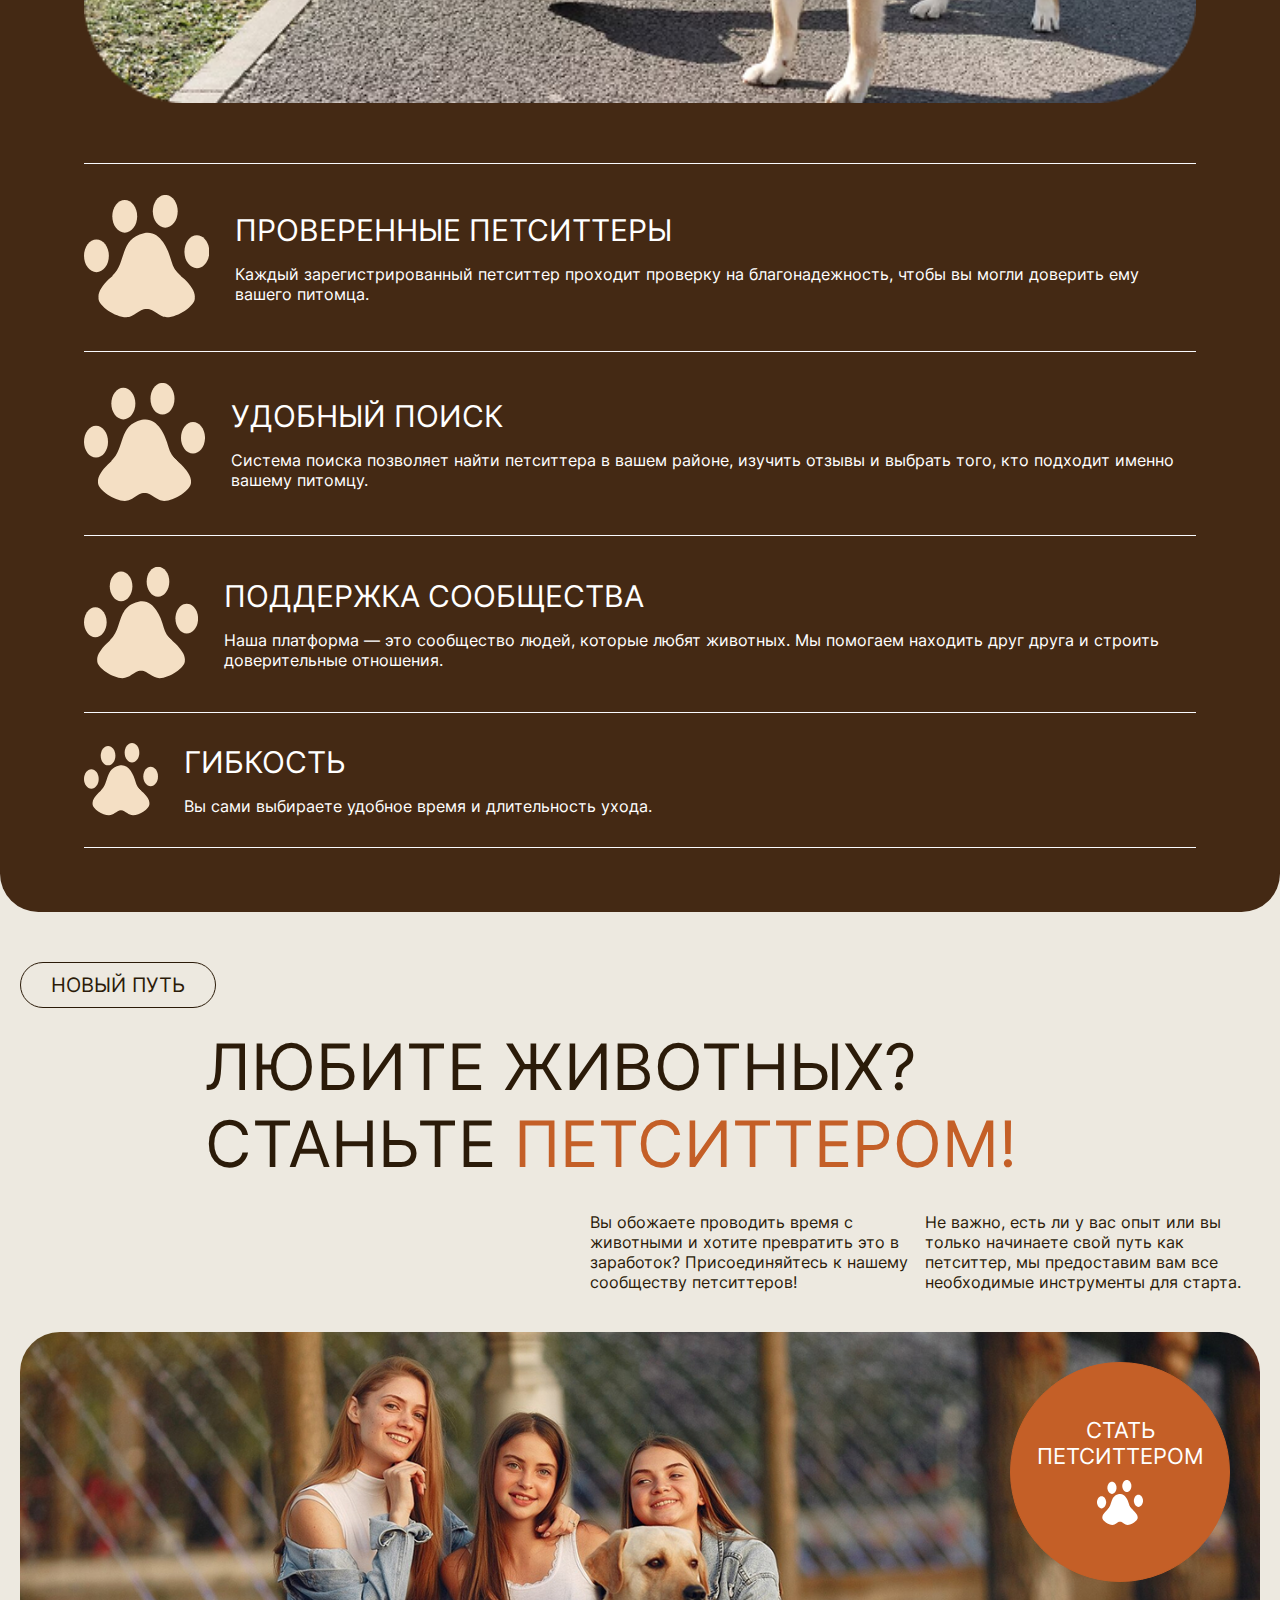
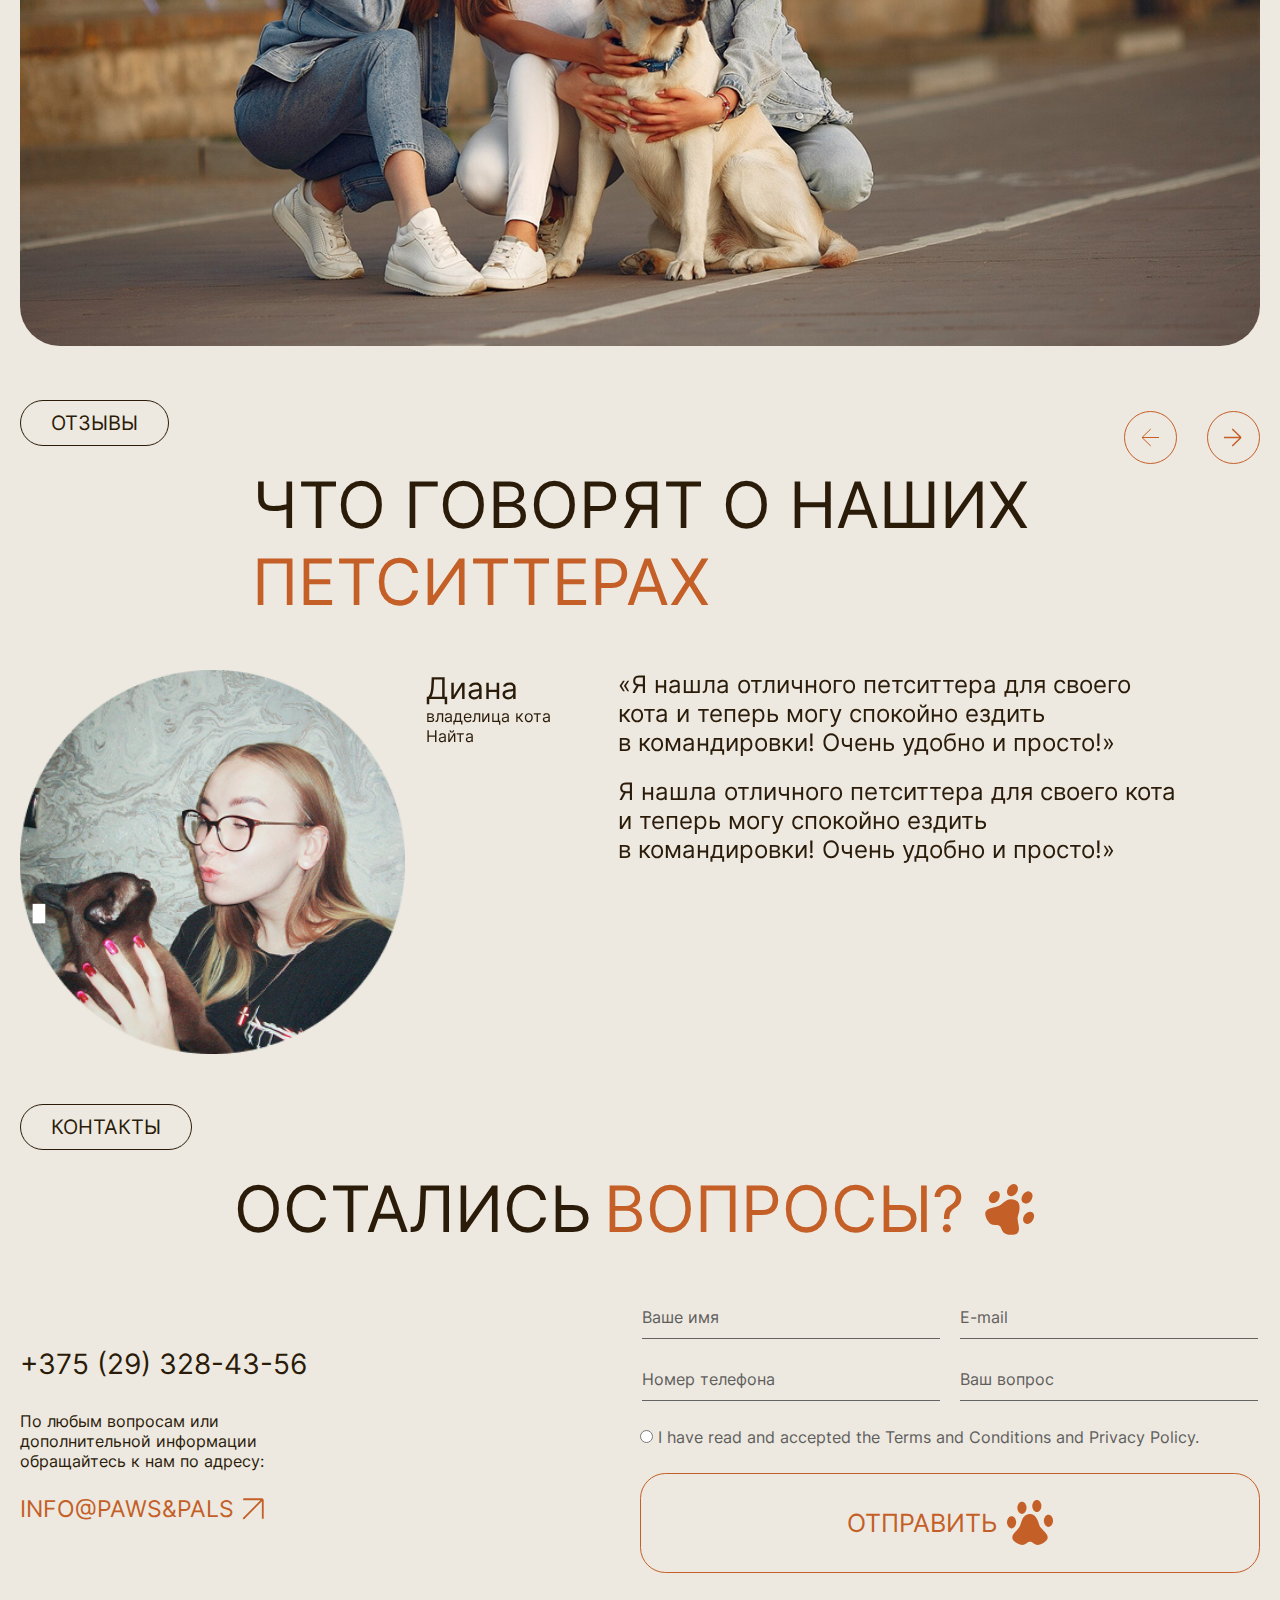
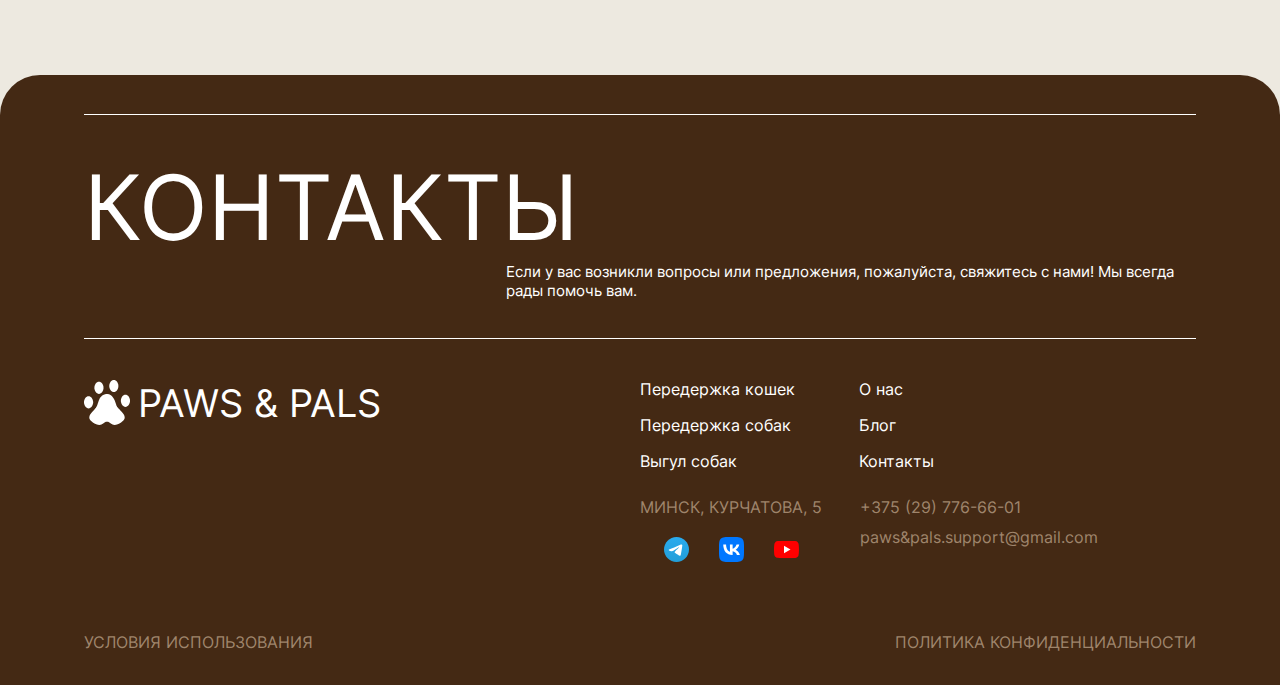
==== commit b13ff1b1: "доработка сайта" ====
--- a/index.html
+++ b/index.html
@@ -21,15 +21,15 @@
 						class="pawsicon">
 						<use xlink:href="./images/svg/paws.svg#pawsicon"></use>
 					</svg><span>Paws & Pals</span></a>
-					<nav class="header__nav">
-						<ul class="flex-style-row">
-							<li><a href="./get-petsitter.html">Найти петситтера</a></li>
-							<li><a href="#services">Услуги</a></li>
-							<li><a href="./about-us.html">О нас</a></li>
-							<li><a href="./questions.html">Частые вопросы</a></li>
-							<li><a href="./become-petsitter.html">Стать ситтером</a></li>
-						</ul>
-					</nav>
+				<nav class="header__nav">
+					<ul class="flex-style-row">
+						<li><a href="./get-petsitter.html">Найти петситтера</a></li>
+						<li><a href="#" onclick="scrollToAbout('services')">Услуги</a></li>
+						<li><a href="#" onclick="scrollToAbout('about-us')">О нас</a></li>
+						<li><a href="./questions.html">Частые вопросы</a></li>
+						<li><a href="./become-petsitter.html">Стать ситтером</a></li>
+					</ul>
+				</nav>
 				<div class="header-block flex-style-row">
 					<button type="button" class="header__button button  flex-style-row button-hover"
 						onclick="location.href='auth.html'">
@@ -45,7 +45,7 @@
 					</div>
 				</div>
 			</div>
-		</header>	
+		</header>
 		<main class="main flex-style-column main-style-petsitter">
 			<section class="main__section">
 				<h1 class="title">
@@ -63,7 +63,7 @@
 					<p class="main__text">В вашем районе</p>
 				</div>
 			</section>
-			<section class="services flex-style-column">
+			<section class="services flex-style-column" id="services">
 				<div class="block-second__title flex-style-row">
 					<p class="block__name">Наши услуги</p>
 					<div class="second-title__block">
@@ -99,7 +99,7 @@
 					</div>
 				</div>
 			</section>
-			<section class="advantages no-container">
+			<section class="advantages no-container" id="about-us">
 				<div class="advantages__body flex-style-column">
 					<div class="block-second__title flex-style-row">
 						<p class="block__name block__name-white">Преимущества</p>
@@ -208,7 +208,7 @@
 						<p class="block__name">Отзывы</p>
 						<div class="second-title__block">
 							<h2 class="second__title">
-								<p class="text-center">Что говорят о наших <span>петситтерах</span></p>
+								<p class="text-center flex-style-column">Что говорят о наших <span>петситтерах</span></p>
 							</h2>
 						</div>
 					</div>
--- a/css/style.css
+++ b/css/style.css
@@ -1776,10 +1776,261 @@
 	}
 }
 
+
+
+
+
+.card__title {
+	margin-top: 22px;
+	--font-size: 24px;
+	--font-wght: 500;
+	font-size: var(--font-size);
+	color: var(--btn-color);
+	font-variation-settings: "wght" var(--font-wght);
+}
+
+.card__text {
+	margin-top: 14px;
+}
+
+.card-text__block {
+	flex: 1 1 100%;
+	display: flex;
+	flex-direction: column;
+}
+
+.block-center {
+	justify-content: center;
+}
+
+li.border-black {
+	border-bottom: none;
+}
+
+.process__list {
+	flex-direction: row;
+	flex-wrap: wrap;
+	gap: 15px;
+}
+
+.process__list li {
+	flex: 1 1 47%;
+}
+
+.link-decorate {
+	color: black;
+	display: flex;
+	align-items: center;
+	gap: 5px;
+	text-decoration: underline;
+	margin-right: 5px;
+}
+
+.profile__card {
+	background-color: var(--wh-color);
+	border-radius: 40px;
+	padding: clamp(20px, 2vw, 40px) clamp(25px, 4vw, 63px);
+}
+
+.profile {
+	justify-content: space-between;
+	gap: 15px;
+
+}
+
+.profile-main {
+	top: 0;
+	padding-top: clamp(135px, 2vw, 163px);
+	padding-bottom: clamp(50px, 22vw, 450px);
+}
+
+.user__image {
+	width: 350px;
+	height: 350px;
+	border-radius: 20px;
+}
+
+.card-content {
+	justify-content: center;
+	text-align: center;
+}
+
+.user__image {
+	margin-bottom: 20px;
+}
+
+.user-change-image {
+	--font-size: 16px;
+	--font-weight: 500;
+	font-size: var(--font-size);
+	font-variation-settings: "wght" var(--font-wght);
+	font-weight: var(--font-weight);
+	margin-bottom: 12px;
+}
+
+.flex-style-row {}
+
+.user-role {
+	--font-size: 20px;
+	font-size: var(--font-size);
+
+}
+
+.user-name {
+	--font-size: 22px;
+	--font-weight: 500;
+	font-size: var(--font-size);
+	font-variation-settings: "wght" var(--font-wght);
+	font-weight: var(--font-weight);
+	margin-bottom: 60px;
+}
+
+.user-change {}
+
+.button {}
+
+.profile .button {
+	padding: clamp(7px, 1vw, 15px) clamp(5px, 3vw, 40px);
+	text-align: center;
+}
+
+.profile-remove {
+	color: #444444;
+	border: 1px solid #444444;
+	max-width: 350px;
+	width: 100%;
+	margin: 0 auto;
+}
+
+.block-gap {
+	row-gap: 20px;
+	justify-content: center;
+
+}
+
+.my-pets {
+	align-self: start;
+	flex: 1 1 867px;
+	justify-content: center;
+	text-align: center;
+}
+
+.my-pets button {
+	align-items: center;
+}
+
+.my-pets p {
+	text-transform: uppercase;
+	--font-size: 24px;
+	--font-weight: 500;
+	font-size: var(--font-size);
+	font-variation-settings: "wght" var(--font-wght);
+	font-weight: var(--font-weight);
+	margin-bottom: 24px;
+}
+
+.add__pets span {
+	display: flex;
+	gap: 5px;
+	align-items: center;
+	--font-size: clamp(18px, 2vw, 25px);
+	--font-weight: 500;
+	font-size: var(--font-size);
+	font-variation-settings: "wght" var(--font-wght);
+	font-weight: var(--font-weight);
+}
+
+@media(max-width: 540px) {
+	.footer {
+		padding: 5px;
+	}
+
+	.image-profile {
+		width: 100%;
+		height: 250px;
+		border-radius: 80px;
+	}
+
+	.find__card {
+		flex-direction: column;
+	}
+
+	.services__button {
+		margin-bottom: 20px;
+	}
+
+	.title img {
+		width: 20px;
+		height: 20px;
+	}
+
+	.footer__address {
+		width: 100%;
+	}
+
+	.footer__links {
+		width: 100%;
+	}
+
+	.button-circle {
+		font-size: 15px;
+		width: 120px;
+		height: 120px;
+		text-transform: unset;
+	}
+
+
+
+	.services__cards {
+		flex-direction: column;
+	}
+
+	.button-absolute {
+		top: 10px;
+		right: 10px;
+	}
+
+	.swiper-css-mode .swiper-button-prev {
+		left: 63%;
+	}
+
+	.politic {
+		--font-size: 13px;
+		font-size: var(--font-size);
+		text-transform: unset;
+	}
+
+	.footer__address {
+		flex-direction: column-reverse;
+	}
+
+	.my-pets {
+		flex: 1 1 100%;
+	}
+}
+
 @media (max-width: 767.99px) {
 	.footer__info {
 		flex-direction: column;
 		justify-content: space-between;
+	}
+
+	.profile {
+		flex-wrap: wrap;
+		flex-direction: column-reverse;
+	}
+
+	.my-pets {
+		width: 100%;
+	}
+
+	.block-gap {
+		width: 100%;
+		justify-content: center;
+	}
+
+	.user__image {
+		width: 100%;
 	}
 
 	.tab-content {
@@ -1925,95 +2176,36 @@
 		display: flex;
 		flex-direction: column;
 	}
-}
-
-
-@media(max-width: 540px) {
-	.footer {
-		padding: 5px;
-	}
-
-	.image-profile {
-		width: 100%;
-		height: 250px;
-		border-radius: 80px;
-	}
-
-	.find__card {
-		flex-direction: column;
-	}
-
-	.services__button {
-		margin-bottom: 20px;
-	}
-
-	.title img {
-		width: 20px;
-		height: 20px;
-	}
-
-	.footer__address {
-		width: 100%;
-	}
-
-	.footer__links {
-		width: 100%;
-	}
-
-	.button-circle {
-		font-size: 15px;
-		width: 120px;
-		height: 120px;
-		text-transform: unset;
-	}
-
-	.services__cards {
-		flex-direction: column;
-	}
-
-	.button-absolute {
-		top: 10px;
-		right: 10px;
-	}
-
-	.swiper-css-mode .swiper-button-prev {
-		left: 63%;
-	}
-
-	.politic {
-		--font-size: 13px;
-		font-size: var(--font-size);
-		text-transform: unset;
-	}
-
-	.footer__address {
-		flex-direction: column-reverse;
-	}
-}
-
-.card__title {
-	margin-top: 22px;
-	--font-size: 24px;
-	--font-wght: 500;
-	font-size: var(--font-size);
-	color: var(--btn-color);
-	font-variation-settings: "wght" var(--font-wght);
-}
-
-.card__text {
-	margin-top: 14px;
-}
-
-.card-text__block {
-	flex: 1 1 100%;
-	display: flex;
-	flex-direction: column;
-}
-
-.block-center {
-	justify-content: center;
-}
-
-li.border-black {
-	border-bottom: none;
+
+	.my-pets {
+		flex: 1 1 auto;
+	}
+}
+
+.question__card {
+	margin: 20px 0;
+	padding: 10px;
+	border-radius: 8px;
+	position: relative;
+}
+
+.question__text-answer {
+	display: none;
+
+	margin-top: 10px;
+}
+
+.question__text {
+	cursor: pointer;
+
+}
+
+.expanded .question__text-answer {
+	display: block;
+
+}
+
+.question__text svg {
+	transition: transform 0.3s ease;
+
 }